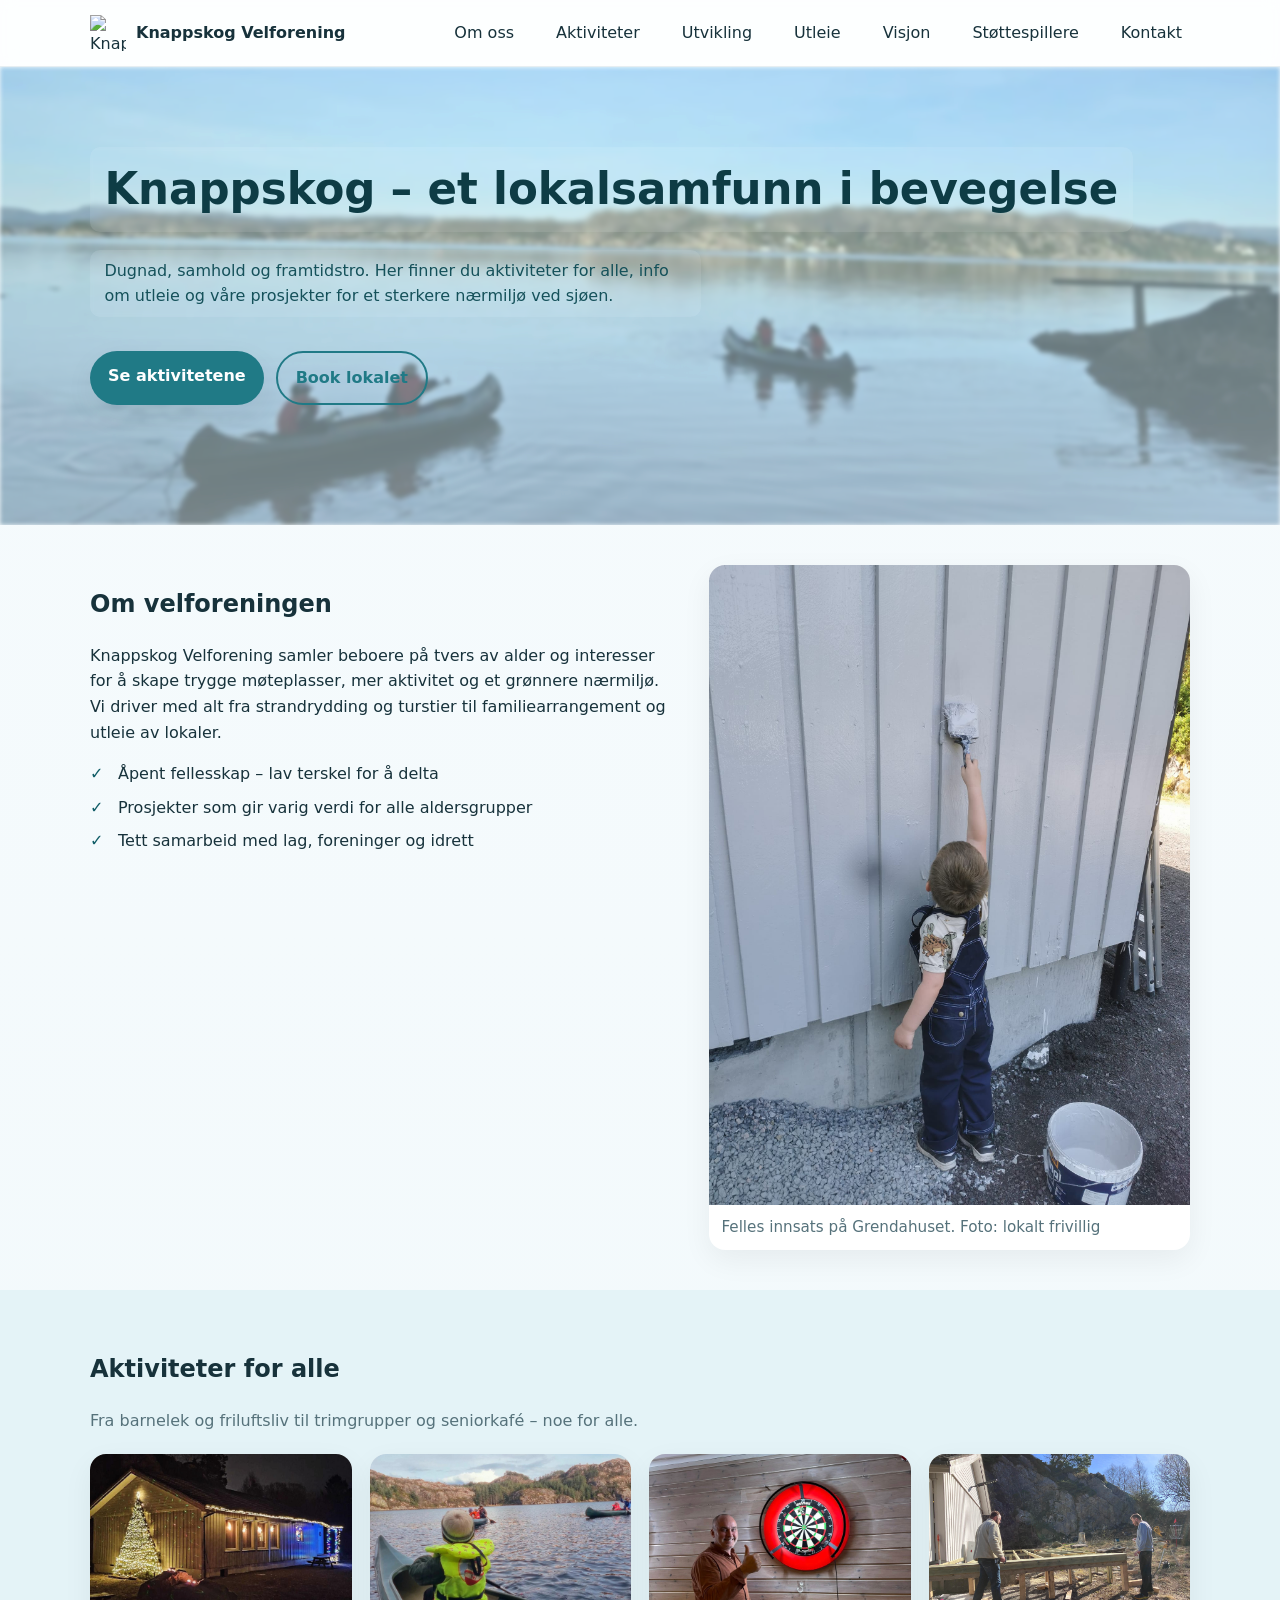
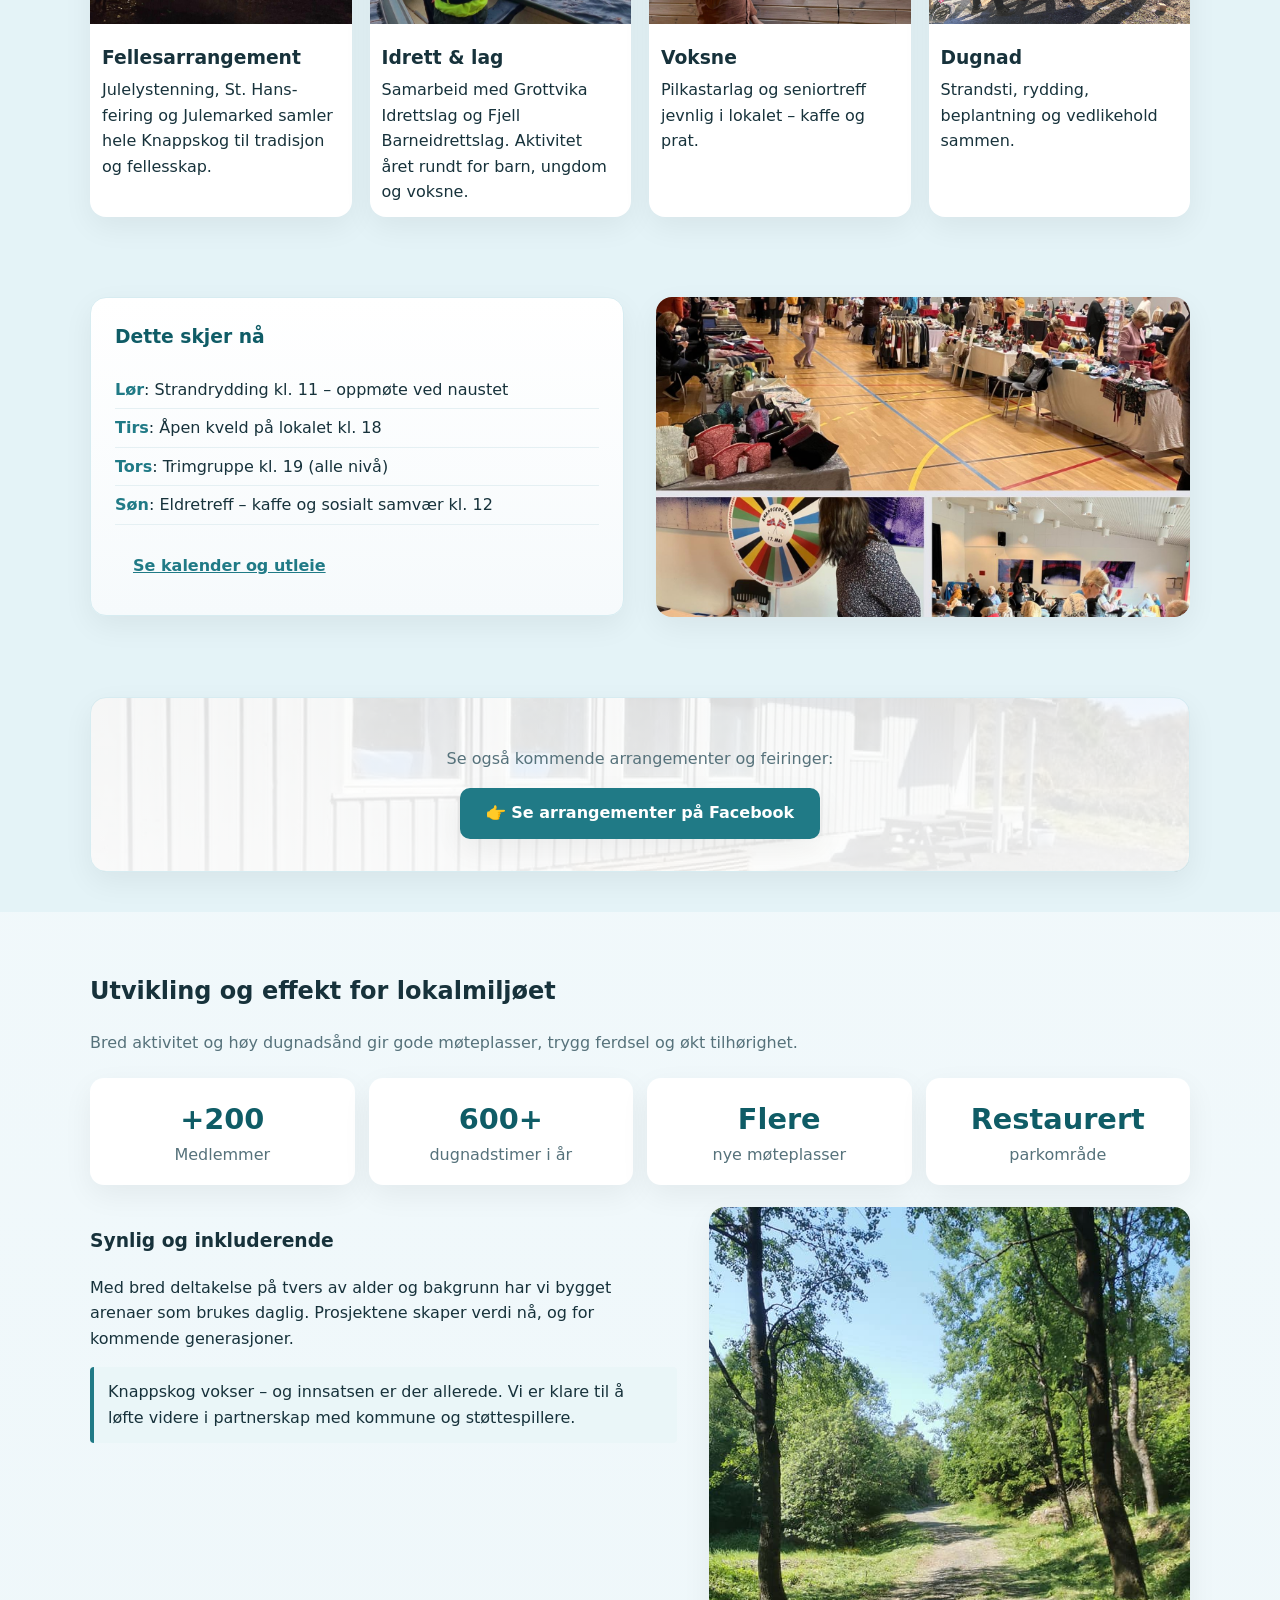
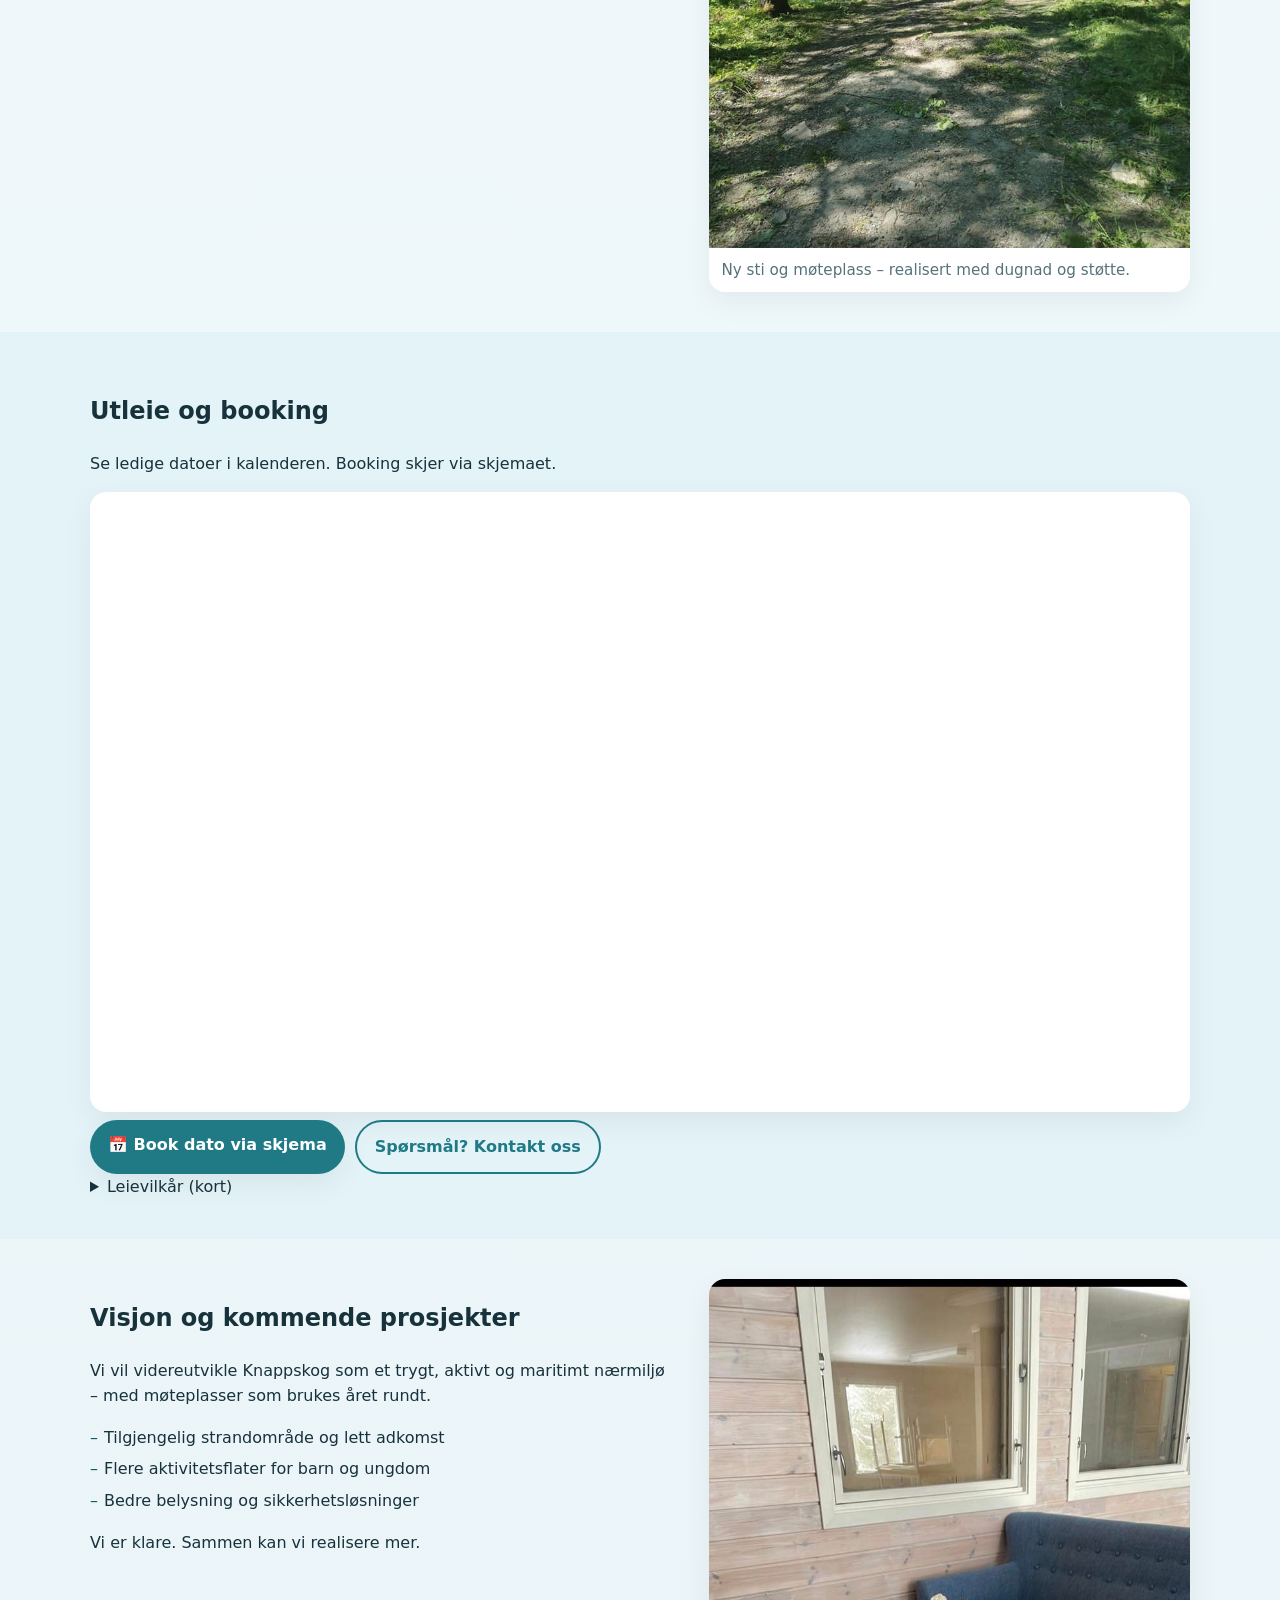
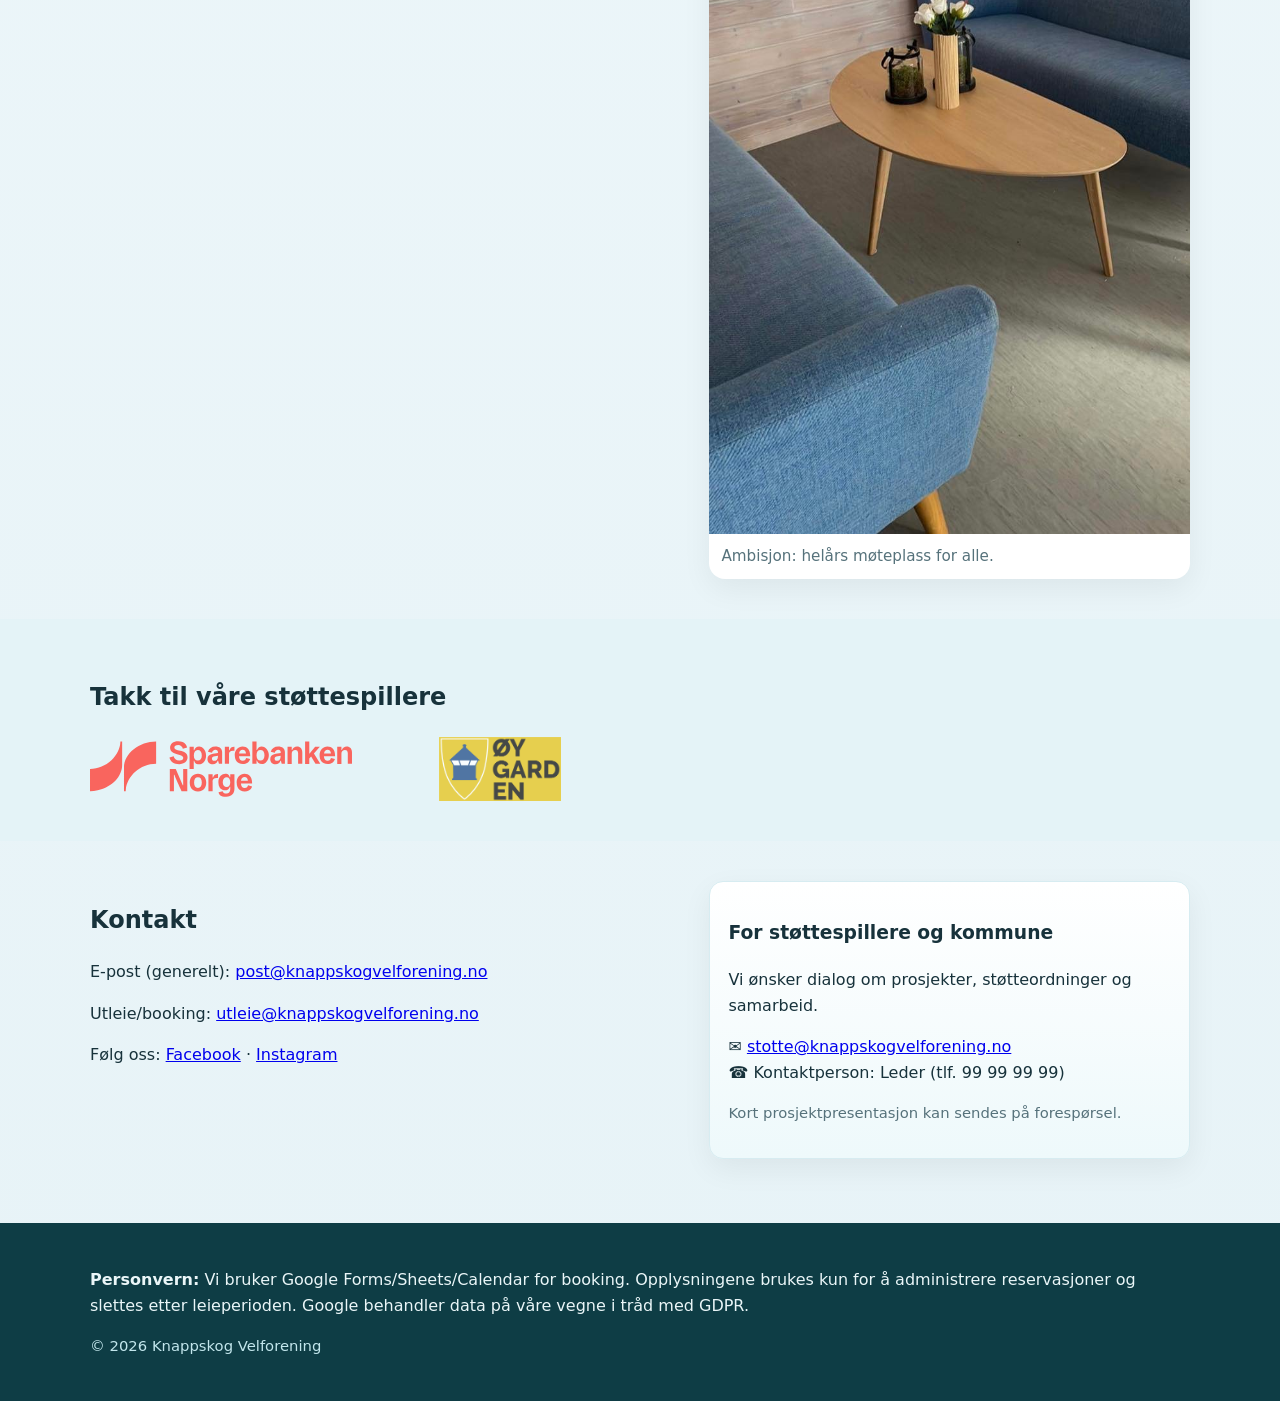
==== index.html @ dc867b4c "Update index.html" ====
<!DOCTYPE html>
<html lang="no">
<head>
  <meta charset="utf-8" />
  <meta name="viewport" content="width=device-width, initial-scale=1" />
  <title>Knappskog Velforening</title>
  <link rel="stylesheet" href="style.css" />
  <link rel="icon" href="favicon.png" />
  <meta name="description" content="Et levende lokalsamfunn ved sjøen – aktiviteter, dugnader, utleie og samarbeid." />
</head>
<body>
  <!-- Toppnav -->
  <header class="site-header">
  <div class="container header-row">
    <a class="brand" href="#top">
      <img src="assets/logo.svg" alt="Knappskog Vel" class="brand-logo" />
      <span class="brand-name">Knappskog Velforening</span>
    </a>

    <!-- 🔹 Menyknapp for mobil -->
    <button class="menu-toggle" aria-label="Meny">&#9776;</button>

    <!-- 🔹 Navigasjonslenker -->
    <nav class="nav">
      <a href="#om">Om oss</a>
      <a href="#aktiviteter">Aktiviteter</a>
      <a href="#utvikling">Utvikling</a>
      <a href="#booking">Utleie</a>
      <a href="#visjon">Visjon</a>
      <a href="#stotte">Støttespillere</a>
      <a href="#kontakt">Kontakt</a>
    </nav>
  </div>
</header>

  <!-- Hero -->
  <section id="top" class="hero">
    <div class="container hero-inner">
      <h1>Knappskog – et lokalsamfunn i bevegelse</h1>
      <p class="lead">
        Dugnad, samhold og framtidstro. Her finner du aktiviteter for alle,
        info om utleie og våre prosjekter for et sterkere nærmiljø ved sjøen.
      </p>
      <div class="hero-cta">
        <a class="btn primary" href="#aktiviteter">Se aktivitetene</a>
        <a class="btn ghost" href="#booking">Book lokalet</a>
      </div>
    </div>
    <!-- Bakgrunnsbilde: bytt til eget -->
    <div class="hero-bg" role="img" aria-label="Bilde fra Knappskog, sjø og dugnadsaktivitet"></div>
  </section>

  <!-- Om oss -->
  <section id="om" class="section">
    <div class="container grid-2">
      <div>
        <h2>Om velforeningen</h2>
        <p>
          Knappskog Velforening samler beboere på tvers av alder og interesser for å skape trygge møteplasser,
          mer aktivitet og et grønnere nærmiljø. Vi driver med alt fra strandrydding og turstier til familiearrangement
          og utleie av lokaler.
        </p>
        <ul class="checklist">
          <li>Åpent fellesskap – lav terskel for å delta</li>
          <li>Prosjekter som gir varig verdi for alle aldersgrupper</li>
          <li>Tett samarbeid med lag, foreninger og idrett</li>
        </ul>
      </div>
      <div>
        <div class="photo-card">
          <img src="assets/dugnad.jpg" alt="Dugnad" />
          <figcaption>Felles innsats på Grendahuset. Foto: lokalt frivillig</figcaption>
        </div>
      </div>
    </div>
  </section>

<section id="aktiviteter" class="section alt">
  <div class="container">
    <h2>Aktiviteter for alle</h2>
    <p class="muted">Fra barnelek og friluftsliv til trimgrupper og seniorkafé – noe for alle.</p>

    <!-- 👇 denne div'en er viktig -->
    <div class="cards">
      <article class="card">
        <img src="assets/barneaktivitet.jpg" alt="Årlige arrangement" />
        <h3>Fellesarrangement</h3>
        <p>
          Julelystenning, St. Hans-feiring og
          Julemarked samler hele Knappskog til tradisjon og fellesskap.
        </p>
      </article>

      <article class="card">
        <img src="assets/idrett.jpg" alt="Ungdom spiller ball" />
        <h3>Idrett & lag</h3>
        <p>
          Samarbeid med Grottvika Idrettslag og
          Fjell Barneidrettslag.
          Aktivitet året rundt for barn, ungdom og voksne.
        </p>
      </article>

      <article class="card">
        <img src="assets/senior.jpg" alt="Eldretreff" />
        <h3>Voksne</h3>
        <p>
          Pilkastarlag og seniortreff jevnlig i lokalet – kaffe og prat.
        </p>
      </article>

      <article class="card">
        <img src="assets/dugnad2.jpg" alt="Bygger terrasse" />
        <h3>Dugnad</h3>
        <p>Strandsti, rydding, beplantning og vedlikehold sammen.</p>
      </article>
    </div> <!-- 👈 denne lukker grid-containeren -->


</section>
<section id="arrangementer" class="section alt">
  <div class="container grid-2">
    <!-- Venstre: Dette skjer nå -->
    <div class="local-news">
      <h3>Dette skjer nå</h3>
      <div id="detteSkjer"></div>
    </div>

    <!-- Høyre: Bilde -->
    <div class="arrangement-bilde">
      <div class="slideshow">
        <img src="assets/arrangement1.jpg" alt="Arrangement 1" class="active">
        <img src="assets/arrangement2.jpg" alt="Arrangement 2">
        <img src="assets/arrangement3.jpg" alt="Arrangement 3">
      </div>
    </div>
  </div>
</section>

<section id="facebook" class="section alt">
  <div class="container fb-link-box">
    <p class="muted">Se også kommende arrangementer og feiringer:</p>
    <a href="https://www.facebook.com/knappskogvel/events"
       target="_blank" rel="noopener"
       class="btn primary">
      👉 Se arrangementer på Facebook
    </a>
  </div>
</section>



  </section>

  <!-- Utvikling / resultater (lett “politisk” undertone via fakta) -->
  <section id="utvikling" class="section">
    <div class="container">
      <h2>Utvikling og effekt for lokalmiljøet</h2>
      <p class="muted">
        Bred aktivitet og høy dugnadsånd gir gode møteplasser, trygg ferdsel og økt tilhørighet.
      </p>
      <div class="stats">
        <div class="stat">
          <div class="stat-number">+200</div>
          <div class="stat-label">Medlemmer</div>
        </div>
        <div class="stat">
          <div class="stat-number">600+</div>
          <div class="stat-label">dugnadstimer i år</div>
        </div>
        <div class="stat">
          <div class="stat-number">Flere</div>
          <div class="stat-label">nye møteplasser</div>
        </div>
        <div class="stat">
          <div class="stat-number">Restaurert</div>
          <div class="stat-label">parkområde</div>
        </div>
      </div>

      <div class="impact grid-2">
        <div class="impact-text">
          <h3>Synlig og inkluderende</h3>
          <p>
            Med bred deltakelse på tvers av alder og bakgrunn har vi bygget arenaer som brukes daglig.
            Prosjektene skaper verdi nå, og for kommende generasjoner.
          </p>
          <p class="undertone">
            Knappskog vokser – og innsatsen er der allerede. Vi er klare til å løfte videre
            i partnerskap med kommune og støttespillere.
          </p>
        </div>
        <div class="photo-card">
          <img src="assets/prosjekt.jpg" alt="Nyopparbeidet sti til sjøen" />
          <figcaption>Ny sti og møteplass – realisert med dugnad og støtte.</figcaption>
        </div>
      </div>
    </div>
  </section>

  <!-- Booking / kalender -->
  <section id="booking" class="section alt">
    <div class="container">
      <h2>Utleie og booking</h2>
      <p>Se ledige datoer i kalenderen. Booking skjer via skjemaet.</p>

      <!-- BYTT ut src med deres offentlige kalender-ID -->
      <div class="calendar-wrap">
        <iframe
          title="Kalender – utleie"
          src="https://calendar.google.com/calendar/embed?src=DIN_KALENDER_ID%40group.calendar.google.com&ctz=Europe%2FOslo&showTitle=0&showPrint=0&showTabs=0&showCalendars=0&mode=MONTH"
          loading="lazy"
          referrerpolicy="no-referrer"
          class="calendar-embed"
        ></iframe>
      </div>

      <!-- BYTT lenke til Google Forms-skjema -->
      <div class="booking-cta">
        <a class="btn primary" target="_blank" rel="noopener" href="https://docs.google.com/forms/d/DIN_FORMS_ID/viewform">📅 Book dato via skjema</a>
        <a class="btn ghost" href="#kontakt">Spørsmål? Kontakt oss</a>
      </div>

      <div class="rules">
        <details>
          <summary>Leievilkår (kort)</summary>
          <ul>
            <li>Lokalet leveres ryddet og i samme stand som ved overtakelse</li>
            <li>Alkoholservering følger gjeldende regler</li>
            <li>Nøkler hentes/leveres etter avtale</li>
          </ul>
          <p class="muted">Fullstendige vilkår sendes ved bekreftet booking.</p>
        </details>
      </div>
    </div>
  </section>

  <!-- Visjon / prosjekter -->
  <section id="visjon" class="section">
    <div class="container grid-2">
      <div>
        <h2>Visjon og kommende prosjekter</h2>
        <p>
          Vi vil videreutvikle Knappskog som et trygt, aktivt og maritimt nærmiljø –
          med møteplasser som brukes året rundt.
        </p>
        <ul class="dash">
          <li>Tilgjengelig strandområde og lett adkomst</li>
          <li>Flere aktivitetsflater for barn og ungdom</li>
          <li>Bedre belysning og sikkerhetsløsninger</li>
        </ul>
        <p class="undertone">Vi er klare. Sammen kan vi realisere mer.</p>
      </div>
      <div class="photo-card">
        <img src="assets/vision.jpg" alt="Grendahuset" />
        <figcaption>Ambisjon: helårs møteplass for alle.</figcaption>
      </div>
    </div>
  </section>

  <!-- Støttespillere -->
  <section id="stotte" class="section alt">
    <div class="container">
      <h2>Takk til våre støttespillere</h2>
      <div class="logo-grid">
        <!-- Bytt til faktiske logoer -->
        <img src="assets/logo_bank1.svg" alt="Bank 1" />
        <img src="assets/logo_kommune.png" alt="Kommune" />
      </div>
    </div>
  </section>

  <!-- Kontakt (egen linje for støttespillere/kommune) -->
  <section id="kontakt" class="section">
    <div class="container grid-2">
      <div>
        <h2>Kontakt</h2>
        <p>E-post (generelt): <a href="mailto:post@knappskogvelforening.no">post@knappskogvelforening.no</a></p>
        <p>Utleie/booking: <a href="mailto:utleie@knappskogvelforening.no">utleie@knappskogvelforening.no</a></p>
        <p>Følg oss: <a href="#" aria-label="Facebook-side">Facebook</a> · <a href="#" aria-label="Instagram-profil">Instagram</a></p>
      </div>
      <div class="contact-box">
        <h3>For støttespillere og kommune</h3>
        <p>Vi ønsker dialog om prosjekter, støtteordninger og samarbeid.</p>
        <p>✉️ <a href="mailto:stotte@knappskogvelforening.no">stotte@knappskogvelforening.no</a><br/>
           ☎️ Kontaktperson: Leder (tlf. 99 99 99 99)</p>
        <p class="muted small">Kort prosjektpresentasjon kan sendes på forespørsel.</p>
      </div>
    </div>
  </section>

  <!-- Footer / personvern -->
  <footer class="site-footer">
    <div class="container">
      <p><strong>Personvern:</strong> Vi bruker Google Forms/Sheets/Calendar for booking. Opplysningene brukes kun for å administrere reservasjoner og slettes etter leieperioden. Google behandler data på våre vegne i tråd med GDPR.</p>
      <p class="small muted">© <span id="year"></span> Knappskog Velforening</p>
    </div>
  </footer>

  <script>
    // Setter årstall automatisk
    document.getElementById('year').textContent = new Date().getFullYear();
  </script>
<script>
fetch('dette-skjer.html')
  .then(r => r.text())
  .then(html => {
    document.getElementById('detteSkjer').innerHTML = html;
  })
  .catch(() => {
    document.getElementById('detteSkjer').innerHTML =
      '<p class="muted">Kunne ikke laste oppdateringer akkurat nå.</p>';
  });
</script>
<script>
document.addEventListener("DOMContentLoaded", () => {
  let slideIndex = 0;
  const slides = document.querySelectorAll('.slideshow img');

  function showNextSlide() {
    slides[slideIndex].classList.remove('active');
    slideIndex = (slideIndex + 1) % slides.length;
    slides[slideIndex].classList.add('active');
  }

  if (slides.length > 0) {
    slides[0].classList.add('active');
    setInterval(showNextSlide, 4000);
  }
});
</script>

</script>
<script>
document.addEventListener("DOMContentLoaded", () => {
  const toggle = document.querySelector(".menu-toggle");
  const nav = document.querySelector(".nav");

  if (!toggle || !nav) return;

  // Åpne/lukke meny
  toggle.addEventListener("click", (e) => {
    e.stopPropagation(); // hindrer at klikket registreres som "utenfor"
    nav.classList.toggle("show");
  });

  // Lukk meny når man klikker på en lenke
  nav.querySelectorAll("a").forEach(link => {
    link.addEventListener("click", () => nav.classList.remove("show"));
  });

  // Lukk meny hvis man klikker utenfor
  document.addEventListener("click", (e) => {
    if (!nav.contains(e.target) && !toggle.contains(e.target)) {
      nav.classList.remove("show");
    }
  });
});
</script>



</body>
</html>
---- style.css ----
/* Basestil – blågrønn, maritim, moderne */
:root{
  --bg:#f6fbfd;
  --text:#17323b;
  --muted:#56727b;
  --primary:#207a86;       /* blågrønn */
  --primary-strong:#0f5c66;/* mørkere */
  --accent:#8fd3e6;        /* lys sjøblå */
  --card:#ffffff;
  --shadow: 0 10px 30px rgba(0,0,0,.06);
  --radius:16px;
}

*{box-sizing:border-box}
html,body{margin:0;padding:0}
body{
  font-family:system-ui,-apple-system,"Segoe UI",Roboto,Ubuntu,"Helvetica Neue",Arial,sans-serif;
  color:var(--text);
  background:linear-gradient(180deg,var(--bg),#eef7fa 60%, #e7f3f7 100%);
  line-height:1.6;
}

/* Layout helpers */
.container{width:min(1100px,92%); margin:0 auto}
.section{padding:40px 0}
.section.alt { background: #e4f3f7; }
.grid-2{display:grid; gap:32px; grid-template-columns: 1.1fr .9fr}
@media (max-width:900px){ .grid-2{grid-template-columns:1fr} }
.muted{color:var(--muted)}
.small{font-size:.925rem}

/* Header */
.site-header{
  position:sticky; top:0; z-index:1000;
  background:#ffffffc8; backdrop-filter:saturate(180%) blur(8px);
  border-bottom:1px solid #e6eef2;
}
.header-row{display:flex; align-items:center; justify-content:space-between; padding:10px 0}
.brand{display:flex; align-items:center; gap:10px; text-decoration:none; color:var(--text)}
.brand-logo{width:36px; height:36px; object-fit:contain}
.brand-name{font-weight:700}
.nav a{color:var(--text); text-decoration:none; margin-left:16px; padding:10px 8px; border-radius:10px}
.nav a:hover{background:#e9f3f6}

/* Hero */
.hero {
  position: relative;
  overflow: hidden;
}
.hero-inner {
  padding: 80px 0 120px;
}
.hero h1 {
  font-size: clamp(1.8rem, 3.4vw, 3rem);
  margin: 0 0 .6rem;
}
.lead {
  font-size: clamp(1rem, 1.2vw, 1.25rem);
  color: var(--muted);
  max-width: 60ch;
}
.hero-cta {
  margin-top: 18px;
  display: flex;
  gap: 12px;
  flex-wrap: wrap;
}

/* Bakgrunnsbilde – litt mykere og mer lysbalansert */
.hero-bg {
  position: absolute;
  inset: 0;
  z-index: -1;
  background:
    linear-gradient(180deg, rgba(208,238,243,0.25), rgba(240,250,252,0.45)),
    linear-gradient(120deg, rgba(32,122,134,0.15), rgba(143,211,230,0.20)),
    url('assets/hero.jpg') center/cover no-repeat;
  filter: blur(2px) brightness(1.03) contrast(1.03) saturate(1.05);
}


.hero h1 {
  color: #0e3c45; /* lett mørkere for å stå mot det lysere laget */
  font-weight: 700;
}

.hero .lead {
  color: #15515a;
  margin-top: 0.5rem;
}

.hero h1,
.hero .lead {
  background: rgba(255, 255, 255, 0.10);   /* svært lett transparent lysning */
  backdrop-filter: blur(2px) saturate(1.05); /* minimal frost-effekt */
  -webkit-backdrop-filter: blur(2px) saturate(1.05);
  padding: 0.5rem 0.9rem;
  border-radius: 10px;
  display: inline-block;
}




/* Buttons */
.btn{display:inline-block; text-decoration:none; border-radius:999px; padding:12px 18px; font-weight:600}
.btn.primary{background:var(--primary); color:#fff; box-shadow:var(--shadow)}
.btn.primary:hover{background:var(--primary-strong)}
.btn.ghost{border:2px solid var(--primary); color:var(--primary)}
.btn.ghost:hover{background:#e9f6f8}
.btn.link{color:var(--primary); text-decoration:underline}

/* Cards / images */
.cards{display:grid; grid-template-columns:repeat(4,1fr); gap:18px; margin-top:20px}
@media (max-width:1000px){ .cards{grid-template-columns:repeat(2,1fr)} }
@media (max-width:620px){ .cards{grid-template-columns:1fr} }
.card{
  background:var(--card); border-radius:var(--radius); box-shadow:var(--shadow);
  overflow:hidden; padding-bottom:12px
}
.card img{width:100%; height:170px; object-fit:cover}
.card h3{margin:12px 12px 4px}
.card p{margin:0 12px}

/* Photo cards */
.photo-card{
  background:var(--card); border-radius:var(--radius); box-shadow:var(--shadow); overflow:hidden
}
.photo-card img{width:100%; height:auto; display:block}
.photo-card figcaption{padding:10px 12px; color:var(--muted); font-size:.95rem}

/* Lists */
.checklist{padding-left:0; list-style:none; margin:14px 0}
.checklist li{padding-left:28px; position:relative; margin-bottom:8px}
.checklist li::before{
  content:"✓"; position:absolute; left:0; color:var(--primary-strong); font-weight:700
}
.dash{padding-left:0; list-style:none}
.dash li{margin:6px 0; padding-left:14px; position:relative}
.dash li::before{content:"–"; position:absolute; left:0; color:var(--primary-strong)}

/* Now */
.now{margin-top:24px; background:linear-gradient(180deg,#ffffff, #f3fafc); border:1px solid #e1eef2; border-radius:14px; padding:14px 16px}
.now ul{margin:8px 0 0 0; padding-left:18px}

/* Stats */
.stats{display:grid; grid-template-columns:repeat(4,1fr); gap:14px; margin:22px 0}
@media (max-width:900px){ .stats{grid-template-columns:repeat(2,1fr)} }
@media (max-width:480px){ .stats{grid-template-columns:1fr} }
.stat{
  background:var(--card); border-radius:14px; box-shadow:var(--shadow);
  padding:18px; text-align:center
}
.stat-number{font-size:1.8rem; font-weight:800; color:var(--primary-strong)}
.stat-label{color:var(--muted)}

/* Impact box */
.impact-text .undertone{
  padding:12px 14px; border-left:4px solid var(--primary); background:#eaf6f8; border-radius:4px
}

/* Kalender */
.calendar-wrap{margin:14px 0 8px; background:#fff; border-radius:var(--radius); box-shadow:var(--shadow); overflow:hidden}
.calendar-embed{width:100%; height:620px; border:0; display:block}
.booking-cta{display:flex; gap:10px; flex-wrap:wrap; margin:8px 0 0}

/* Støttespillere logo-grid */
.logo-grid{
  display:grid; grid-template-columns:repeat(4,1fr); gap:18px; align-items:center
}
.logo-grid img{width:100%; height:64px; object-fit:contain; filter:none; opacity:.8}
.logo-grid img:hover{filter:none; opacity:1}
@media (max-width:900px){ .logo-grid{grid-template-columns:repeat(2,1fr)} }
@media (max-width:520px){ .logo-grid{grid-template-columns:1fr} }

/* Kontaktboks */
.contact-box{
  background:linear-gradient(180deg,#ffffff,#eef9fb);
  border:1px solid #d7ecf1; border-radius:14px; padding:18px; box-shadow:var(--shadow)
}

/* Footer */
.site-footer{padding:28px 0; background:#0e3d45; color:#eaf6f8; margin-top:24px}
.site-footer a{color:#c9f0f7}
.site-footer .muted{color:#c2e6ec}

/* Seksjon: Arrangementer + Dette skjer nå (med slideshow) */
#arrangementer .grid-2 {
  display: grid;
  grid-template-columns: 1fr 1fr;
  gap: 32px;
  align-items: start;
}

/* Venstre kolonne */
.local-news {
  background: linear-gradient(180deg, #fff, #f6fafc);
  border: 1px solid #d7ecf1;
  border-radius: 16px;
  box-shadow: var(--shadow);
  padding: 24px;
}

.local-news h3 {
  color: var(--primary-strong);
  margin-top: 0;
}

.local-news ul {
  list-style: none;
  padding: 0;
  margin: 1rem 0;
}

.local-news li {
  padding: 6px 0;
  border-bottom: 1px solid #e5f0f3;
}

.local-news li strong {
  color: var(--primary);
}

/* Facebook-lenke nederst */
.fb-link {
  text-align: center;
  margin-top: 1.2rem;
  padding-top: 1rem;
  border-top: 1px solid #e5f0f3;
}

.fb-link .btn.primary {
  background: var(--primary);
  color: #fff;
  text-decoration: none;
  padding: 0.7rem 1.4rem;
  border-radius: 10px;
  font-weight: 600;
  transition: background 0.2s ease, transform 0.2s ease;
}

.fb-link .btn.primary:hover {
  background: var(--primary-strong);
  transform: translateY(-2px);
}

/* Høyre kolonne: slideshow */
.arrangement-bilde {
  position: relative;
  width: 100%;
  height: 320px;           /* fast høyde hindrer kollaps */
  border-radius: 16px;
  overflow: hidden;
  box-shadow: var(--shadow);
}

.slideshow {
  width: 100%;
  height: 100%;
  position: relative;
}

.slideshow img {
  position: absolute;
  inset: 0;                /* kort for top/left/right/bottom: 0 */
  width: 100%;
  height: 100%;
  object-fit: cover;
  opacity: 0;
  transition: opacity 1s ease-in-out;
}

.slideshow img.active {
  opacity: 1;
}

/* Mobil */
@media (max-width: 900px) {
  #arrangementer .grid-2 {
    grid-template-columns: 1fr;
    gap: 20px;
  }
  .arrangement-bilde {
    height: 300px;
  }
}

#facebook {
  text-align: center;
}

.fb-link-box {
  border: 1px solid #d7ecf1;
  border-radius: 16px;
  box-shadow: var(--shadow);
  padding: 32px 24px;
}

.fb-link-box .btn.primary {
  background: var(--primary);
  color: #fff;
  text-decoration: none;
  padding: 0.8rem 1.6rem;
  border-radius: 10px;
  font-weight: 600;
  transition: background 0.2s ease, transform 0.2s ease;
}

.fb-link-box .btn.primary:hover {
  background: var(--primary-strong);
  transform: translateY(-2px);
}
.fb-link-box {
  border: 1px solid #d7ecf1;
  border-radius: 16px;
  box-shadow: var(--shadow);
  padding: 32px 24px;
  text-align: center;

  /* 👇 dempet bakgrunnsbilde */
  background:
    linear-gradient(180deg, rgba(255,255,255,0.85), rgba(255,255,255,0.9)),
    url("assets/facebook-bg.jpg") center/cover no-repeat;
}
/* --- Mobilmeny --- */
.menu-toggle {
  display: none;
  background: none;
  border: none;
  font-size: 1.8rem;
  cursor: pointer;
  color: var(--primary-strong);
}

/* Vanlig visning på PC */
.nav {
  display: flex;
  gap: 10px;
}

/* Mobiltilpasning */
@media (max-width: 900px) {
  .menu-toggle {
    display: block;
  }

  .nav {
    display: none;
    flex-direction: column;
    position: absolute;
    top: 64px;
    right: 0;
    width: 70%;
    background: #ffffffee;
    backdrop-filter: blur(6px);
    border-left: 1px solid #e0ecef;
    border-bottom: 1px solid #e0ecef;
    box-shadow: 0 4px 16px rgba(0,0,0,0.08);
    padding: 12px 0;
  }

  .nav a {
    padding: 12px 20px;
    display: block;
    color: var(--text);
  }

  .nav a:hover {
    background: #f2f8fa;
  }

  .nav.show {
    display: flex;
  }
}
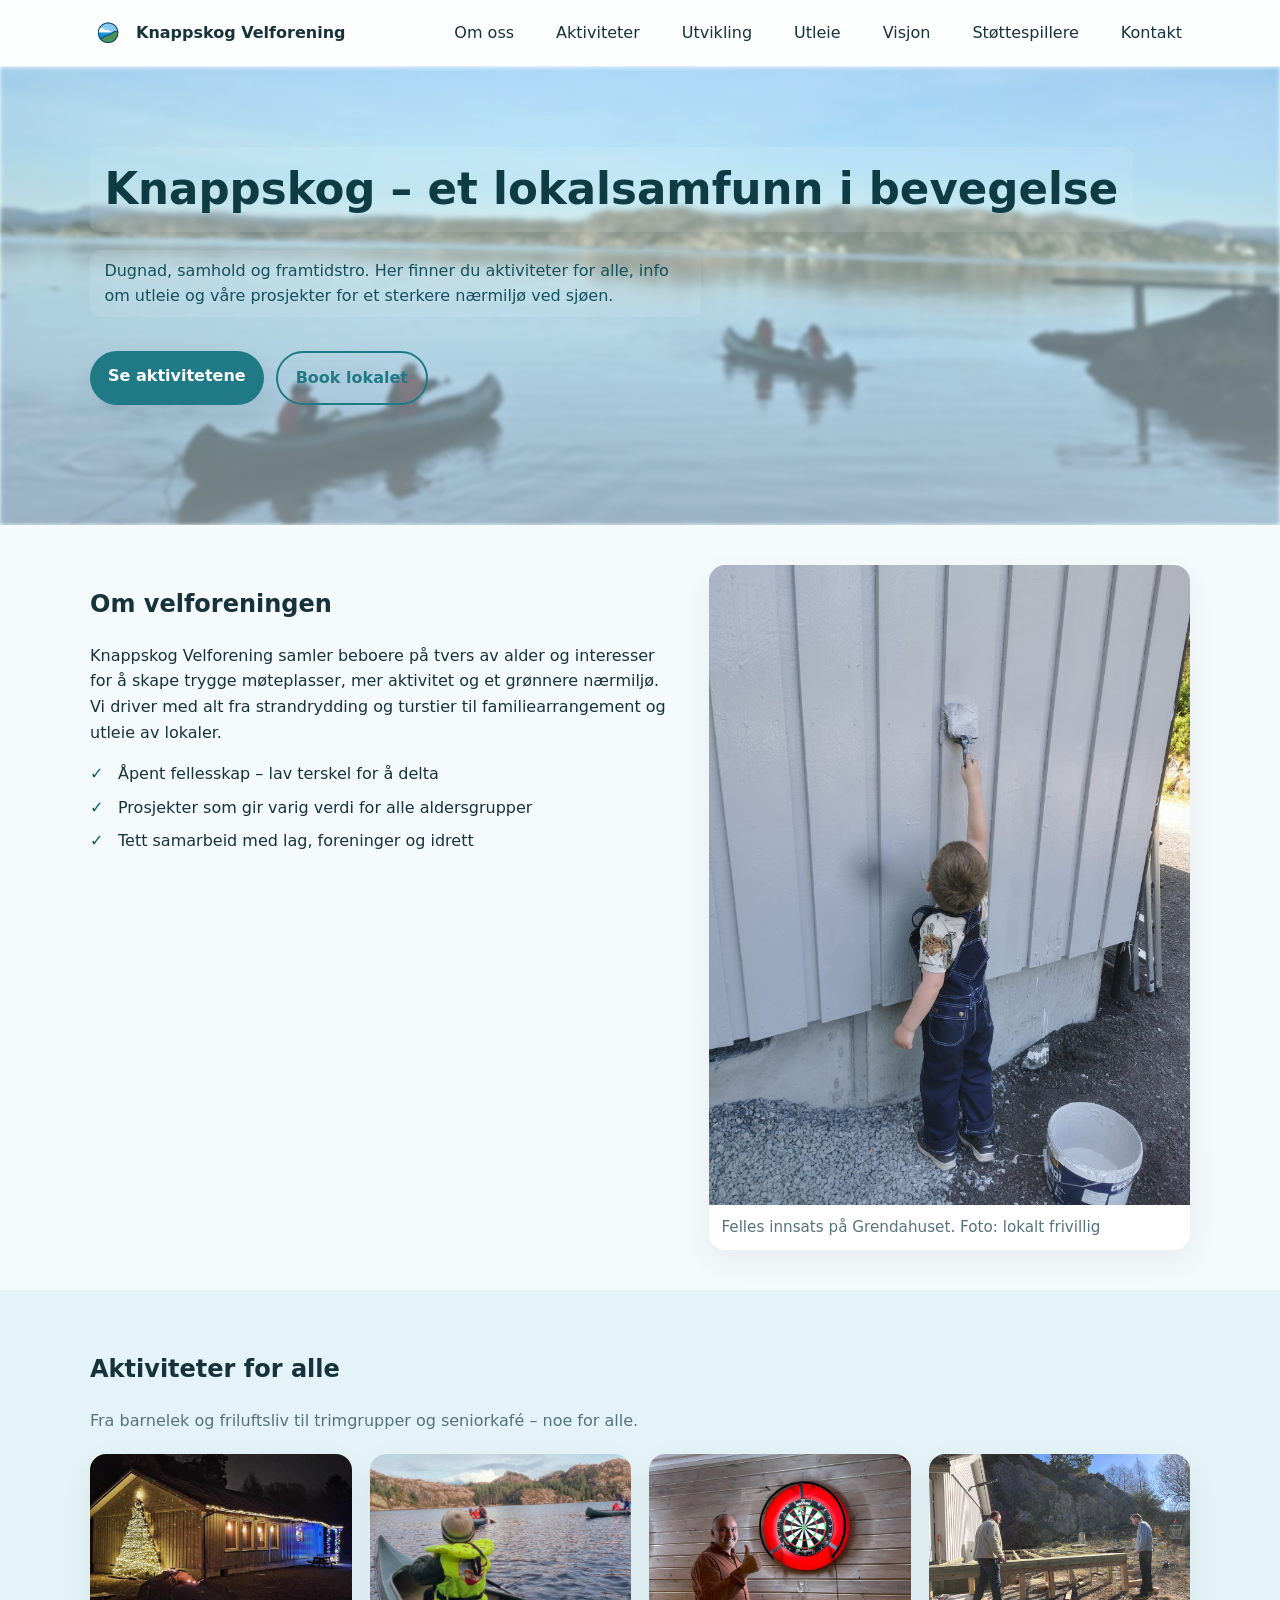
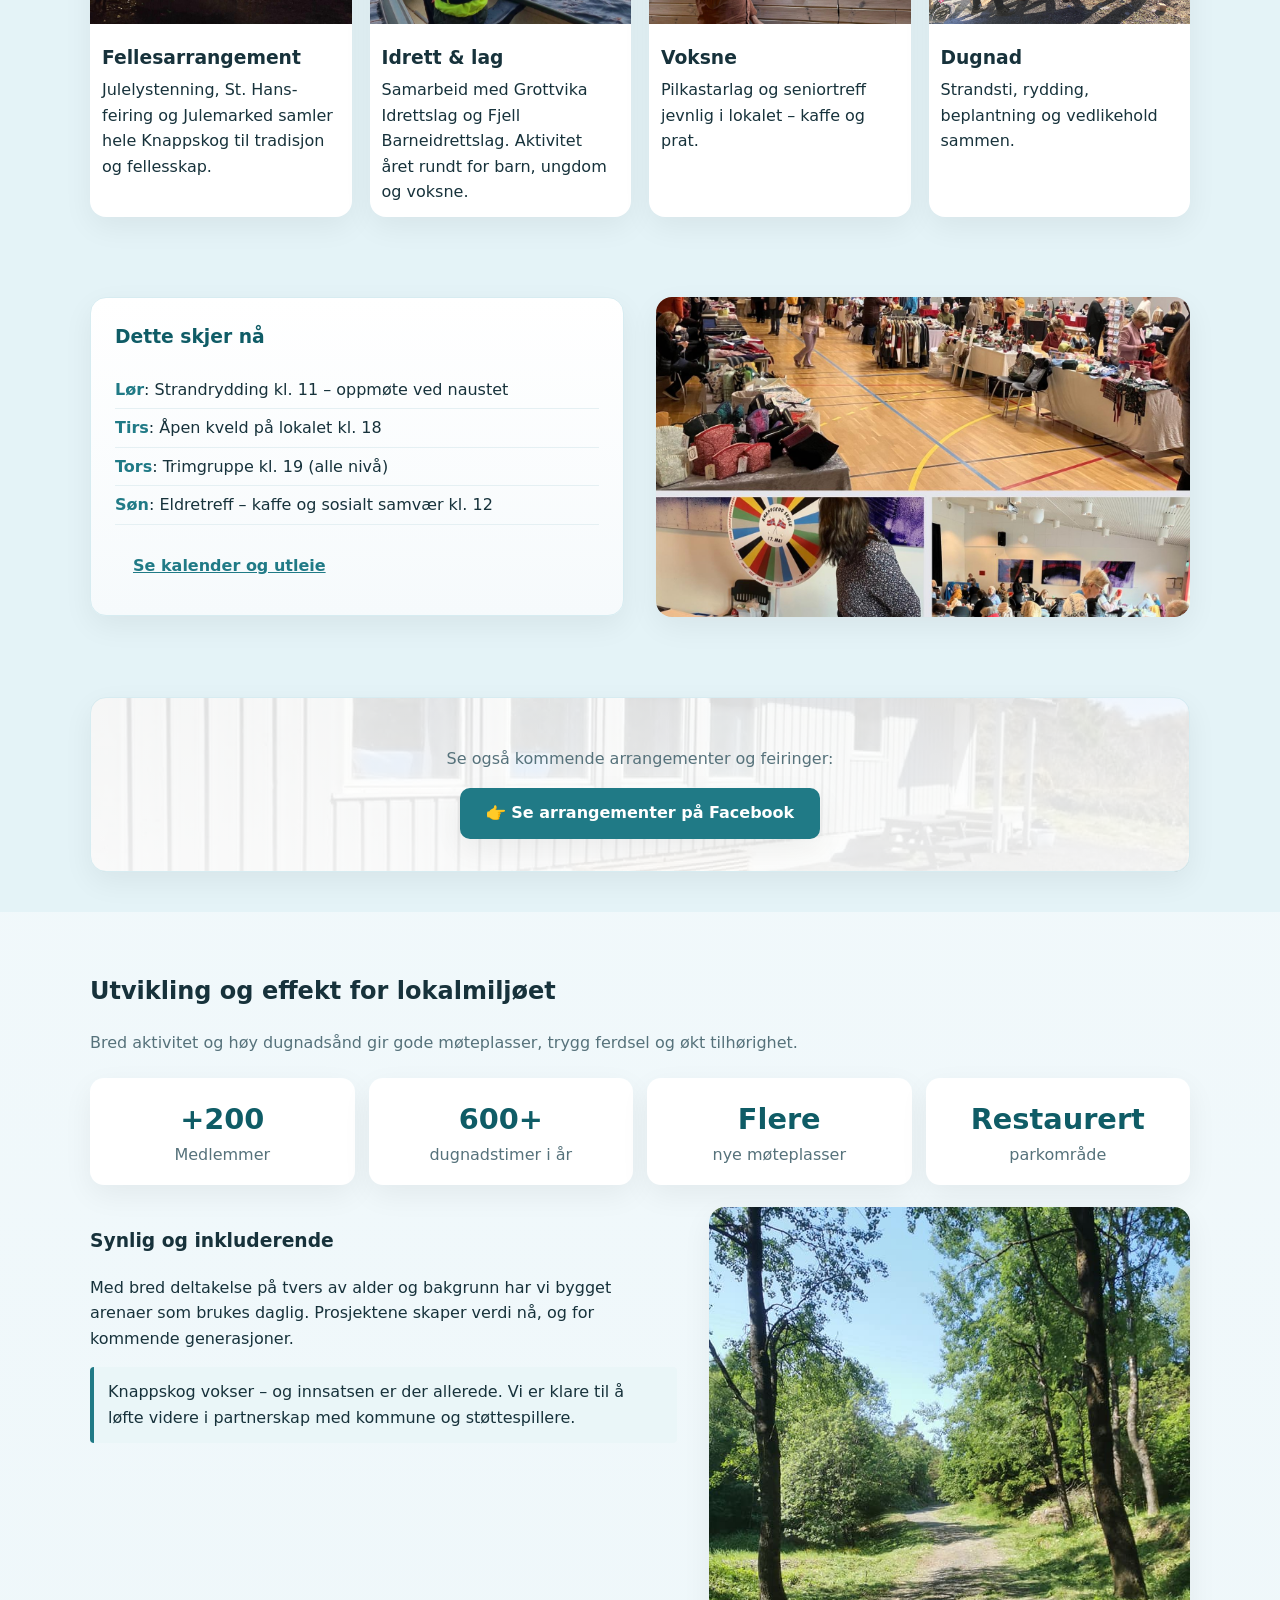
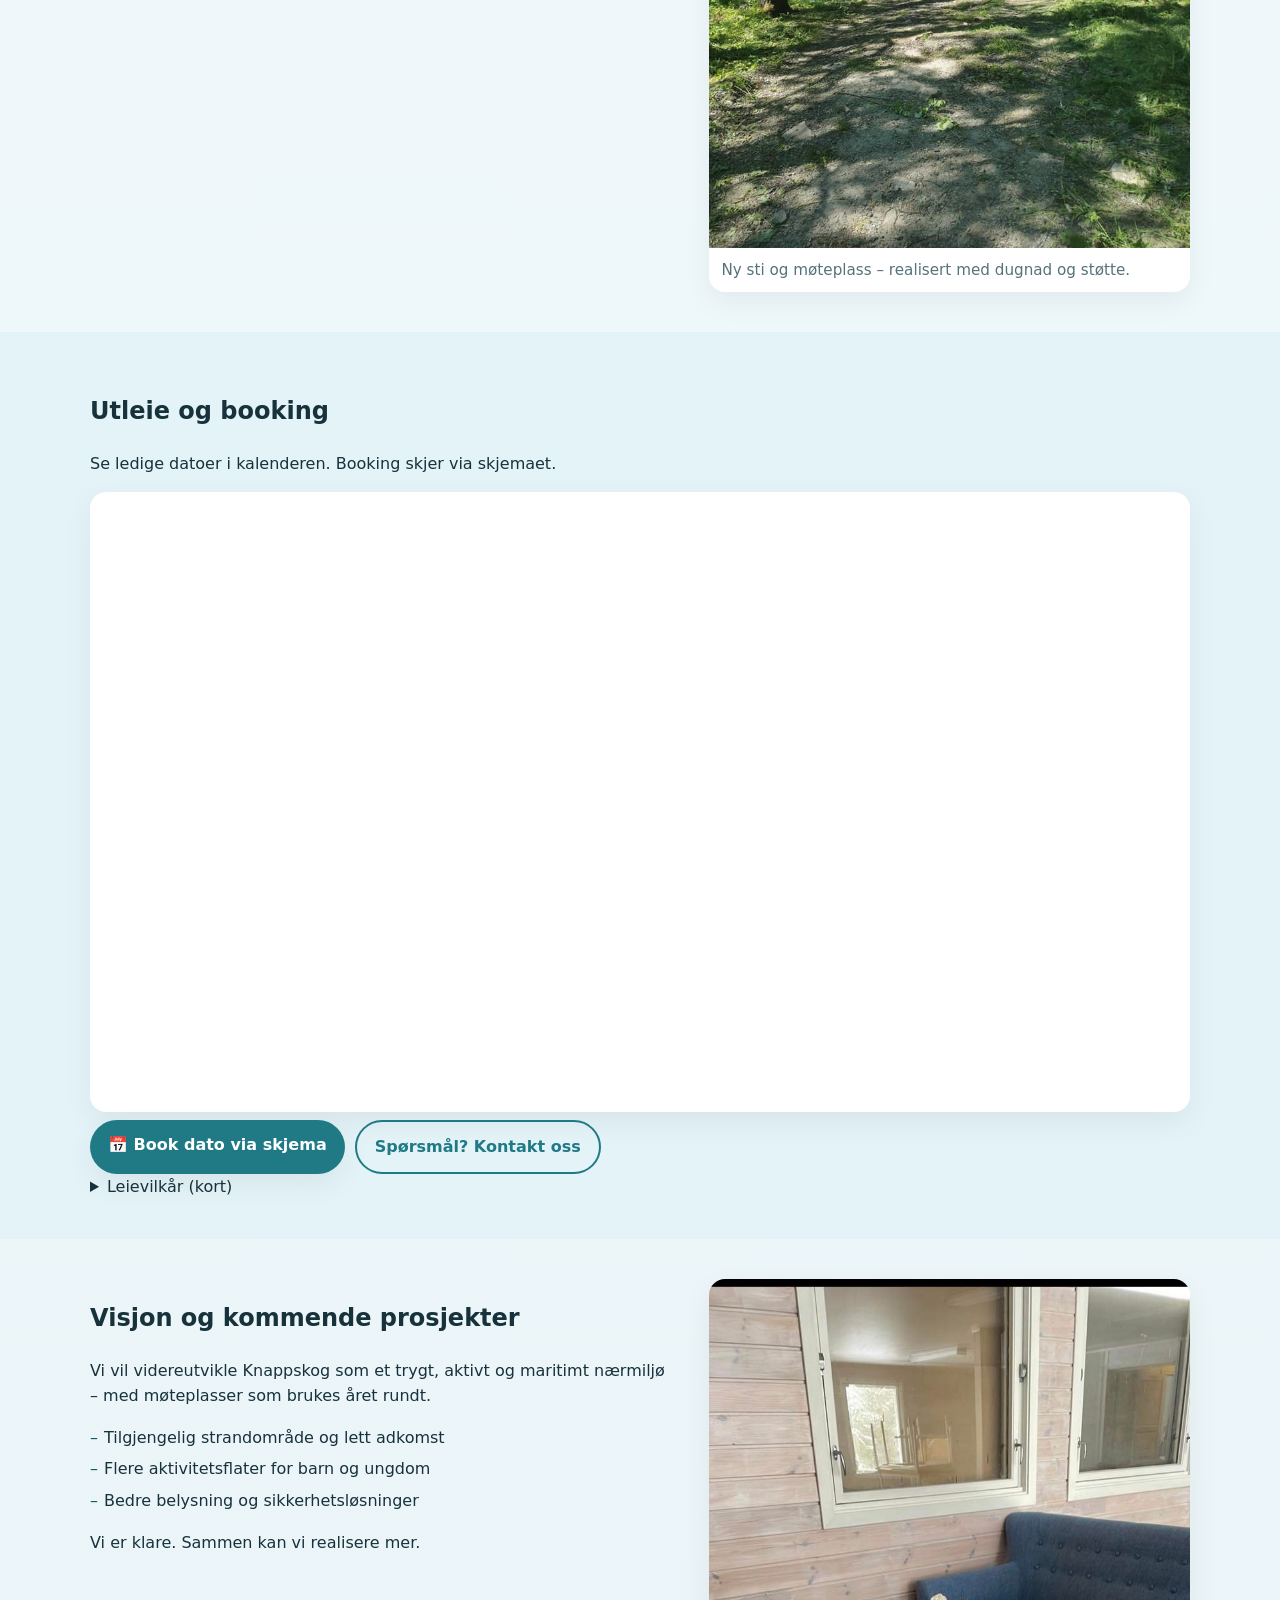
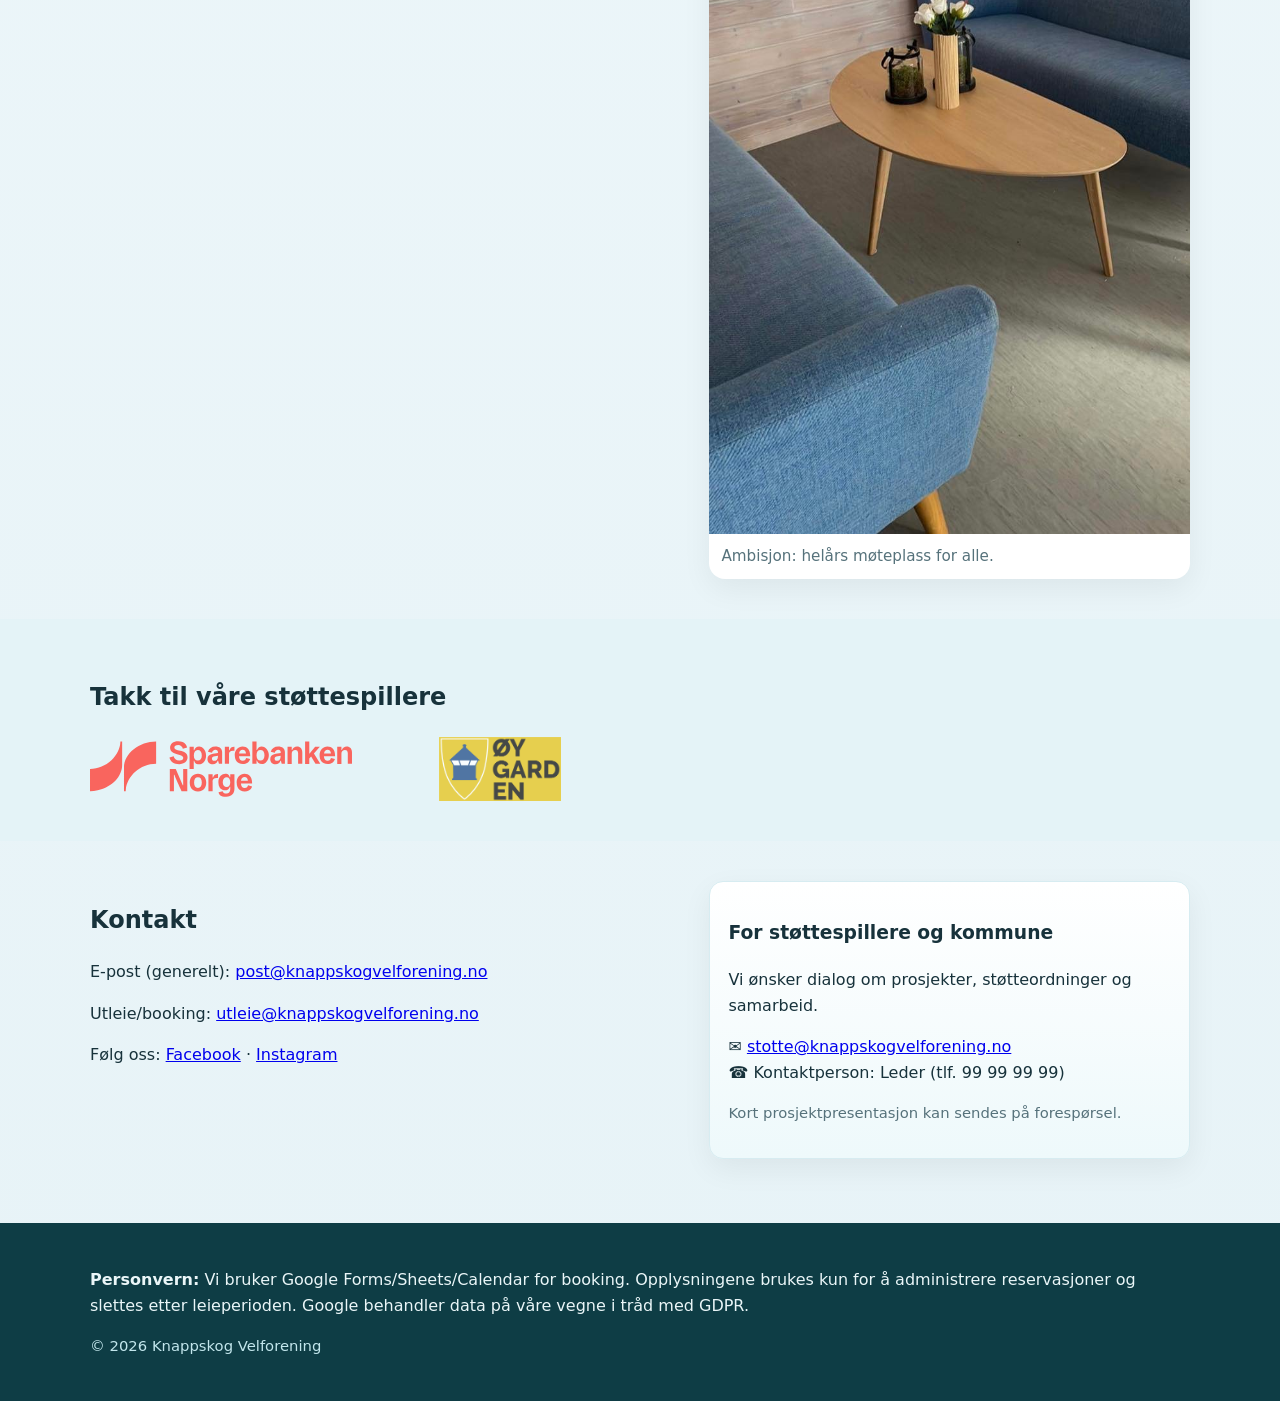
==== commit ce2db498: "Update index.html" ====
--- a/index.html
+++ b/index.html
@@ -13,7 +13,7 @@
   <header class="site-header">
   <div class="container header-row">
     <a class="brand" href="#top">
-      <img src="assets/logo.svg" alt="Knappskog Vel" class="brand-logo" />
+      <img src="logo.png" alt="Knappskog Vel" class="brand-logo" />
       <span class="brand-name">Knappskog Velforening</span>
     </a>
 
@@ -329,8 +329,6 @@
   }
 });
 </script>
-
-</script>
 <script>
 document.addEventListener("DOMContentLoaded", () => {
   const toggle = document.querySelector(".menu-toggle");
@@ -367,3 +365,5 @@
 
 
 
+
+
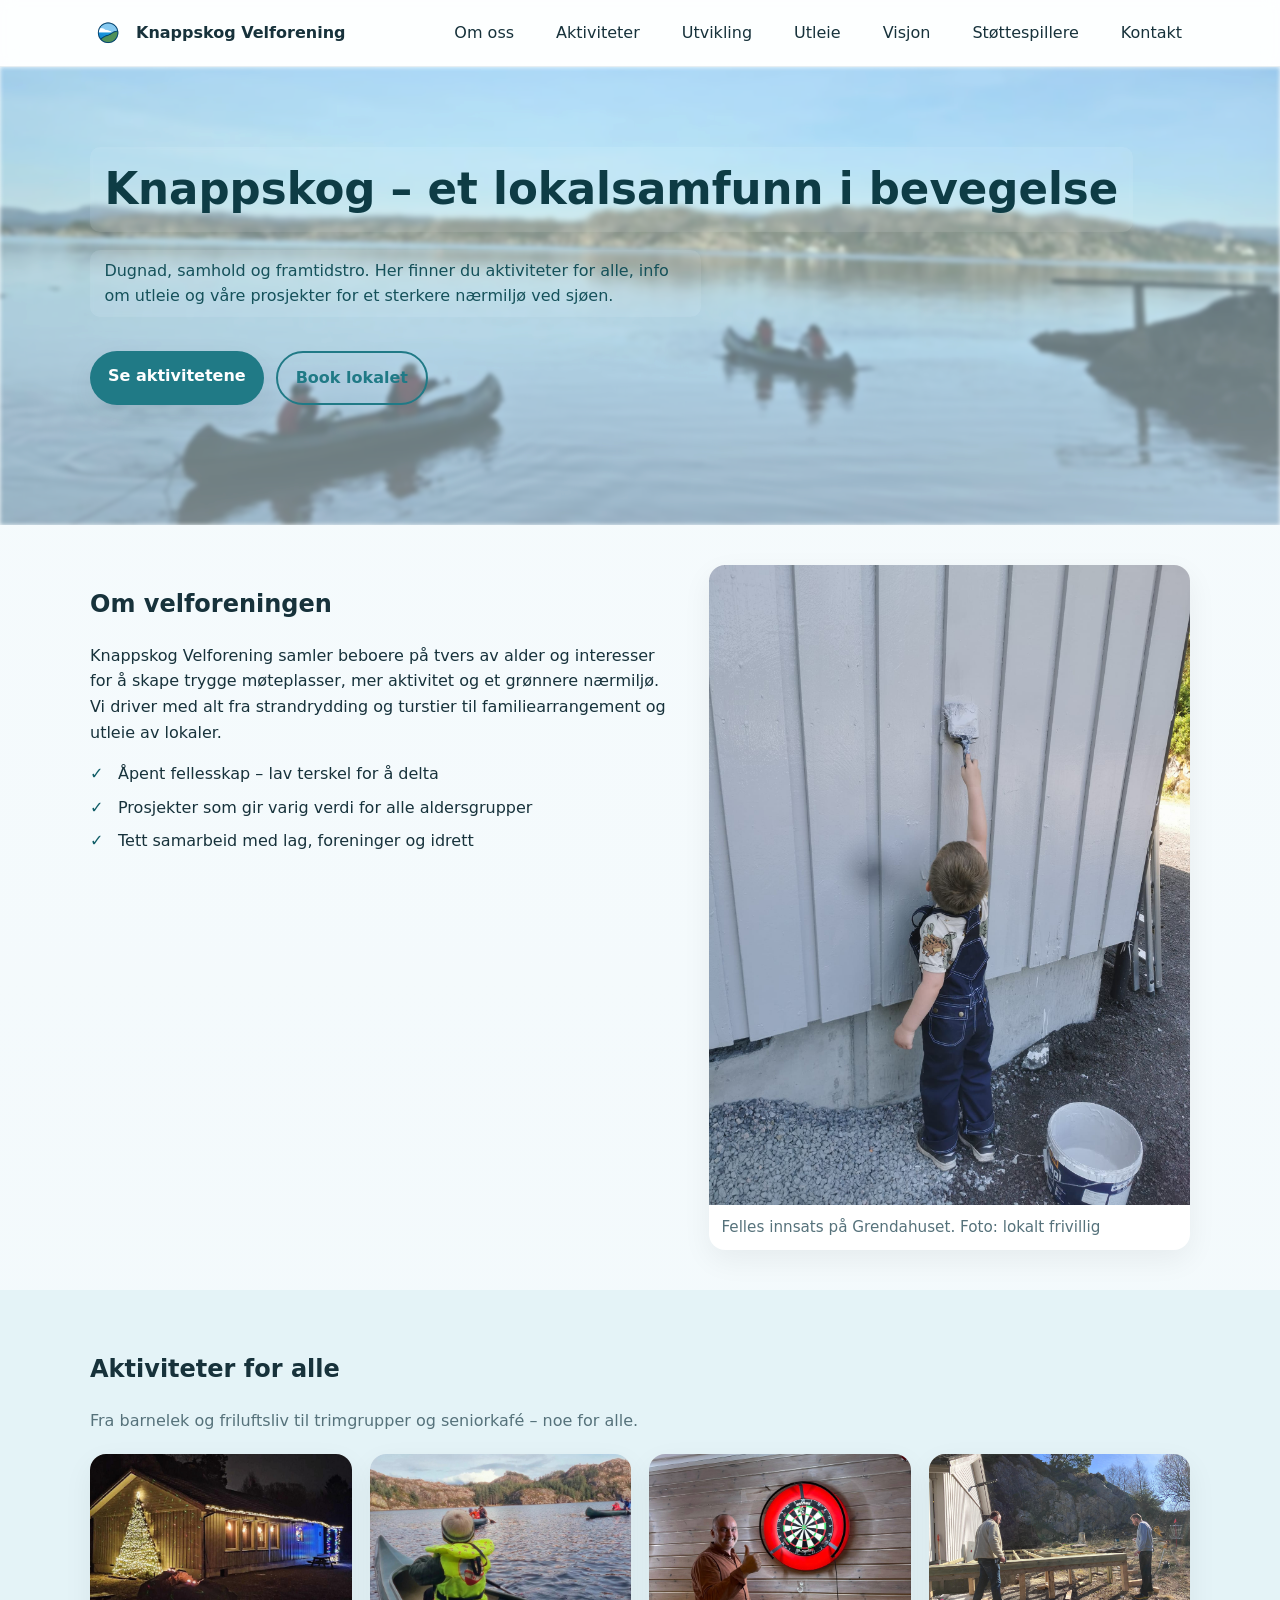
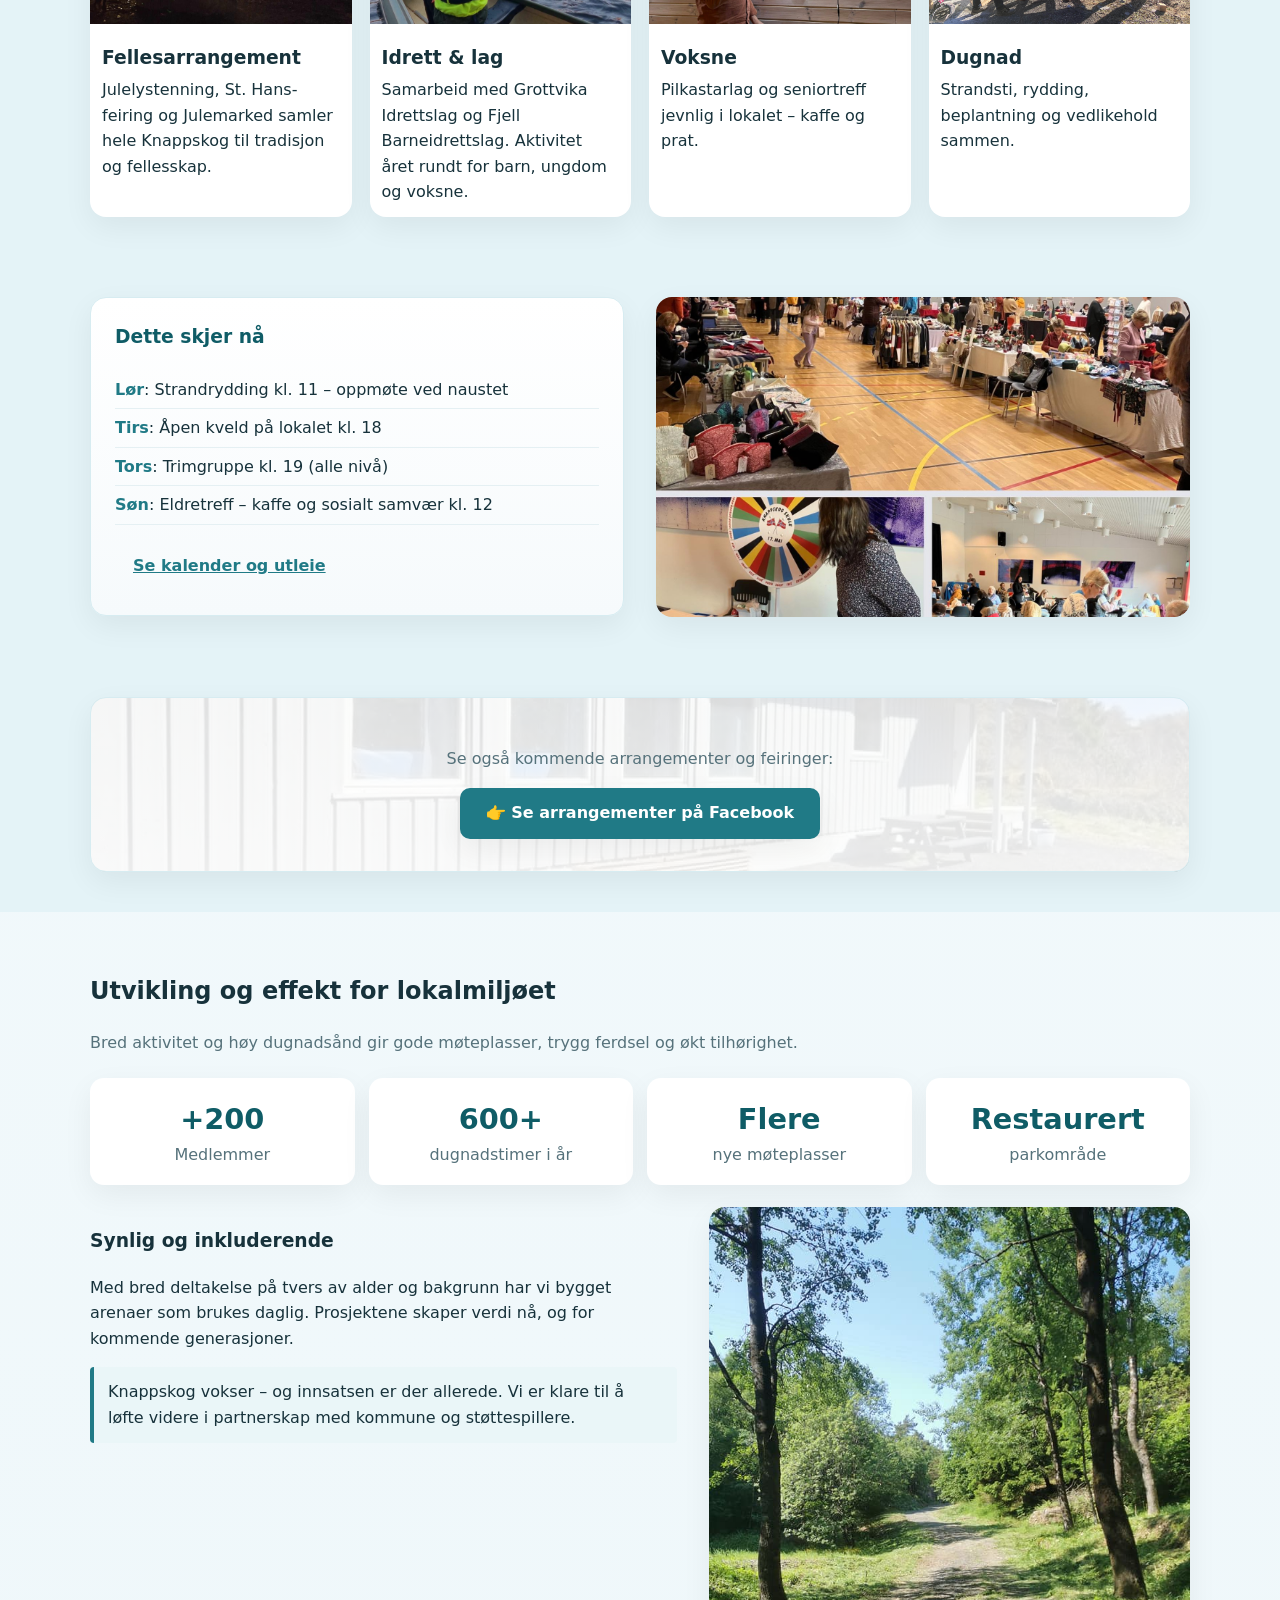
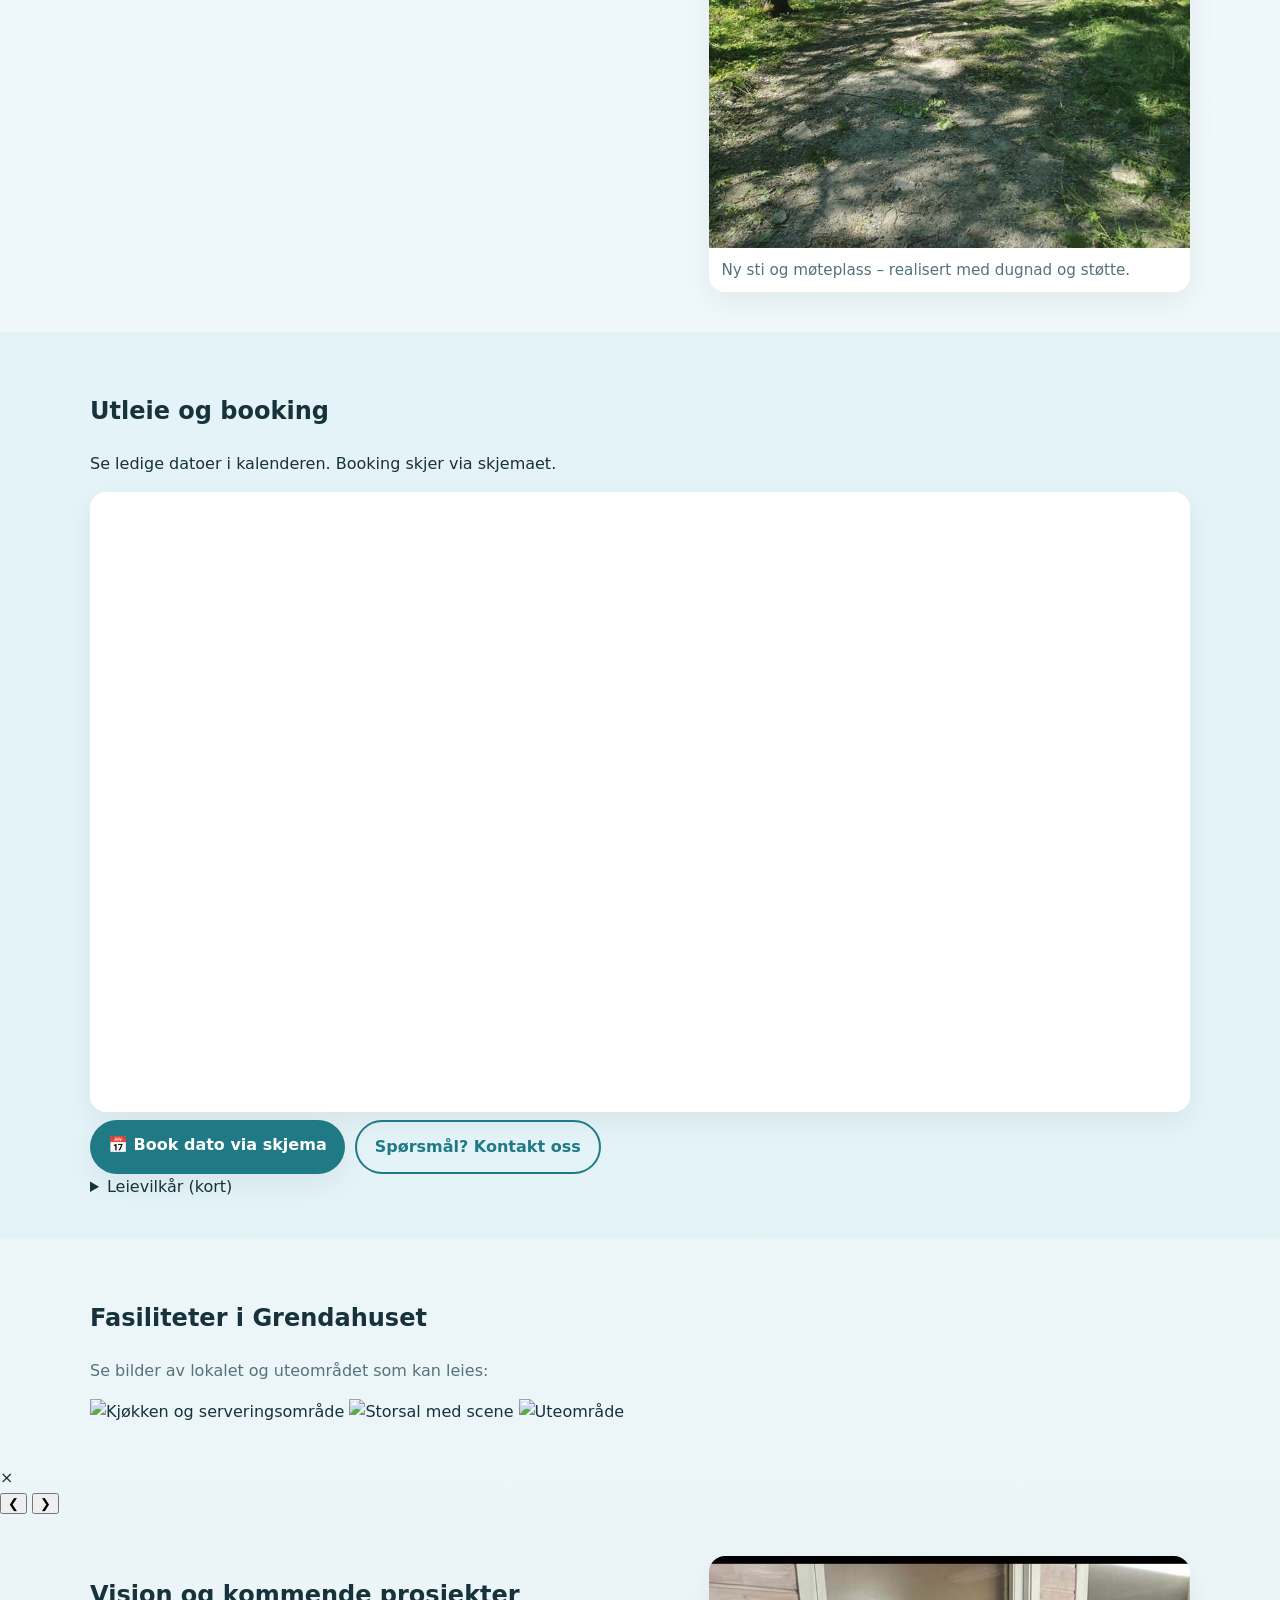
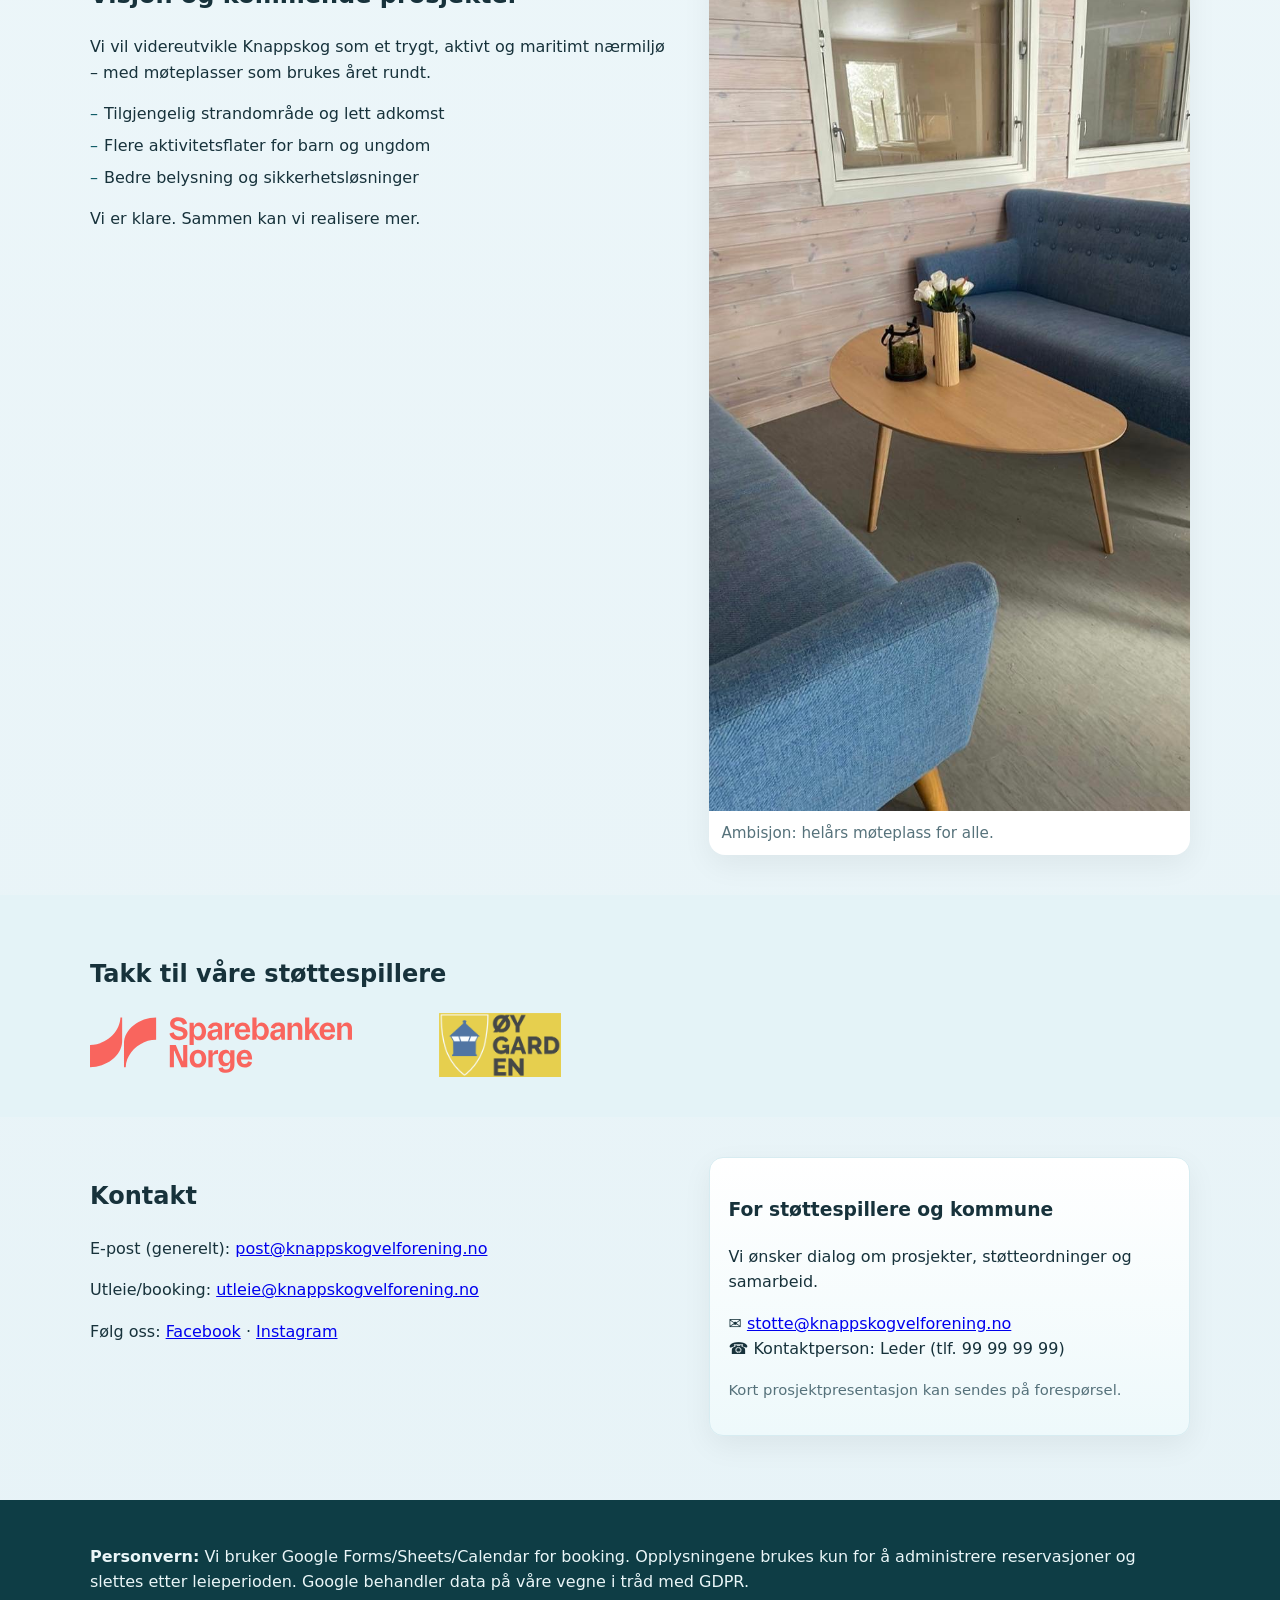
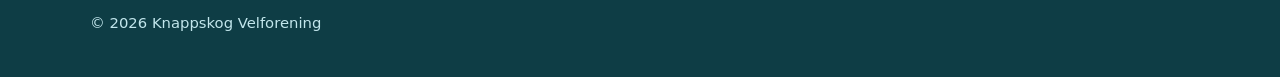
==== commit a1f88b1e: "Update index.html" ====
--- a/index.html
+++ b/index.html
@@ -235,6 +235,32 @@
     </div>
   </section>
 
+  <section id="fasiliteter" class="section">
+  <div class="container">
+    <h2>Fasiliteter i Grendahuset</h2>
+    <p class="muted">Se bilder av lokalet og uteområdet som kan leies:</p>
+
+    <div class="gallery">
+      <img src="assets/fasilitet1.jpg" alt="Kjøkken og serveringsområde"
+           data-caption="Fullt utstyrt kjøkken med oppvaskmaskin og dekketøy.">
+      <img src="assets/fasilitet2.jpg" alt="Storsal med scene"
+           data-caption="Stor sal med scene og plass til ca. 80 personer.">
+      <img src="assets/fasilitet3.jpg" alt="Uteområde"
+           data-caption="Uteområde med benker og kort vei til sjøen.">
+    </div>
+  </div>
+</section>
+
+<!-- Lightbox (popup for bilder) -->
+<div id="lightbox" class="lightbox">
+  <span class="close">&times;</span>
+  <img class="lightbox-image" src="" alt="">
+  <div class="caption"></div>
+  <button class="prev">&#10094;</button>
+  <button class="next">&#10095;</button>
+</div>
+
+
   <!-- Visjon / prosjekter -->
   <section id="visjon" class="section">
     <div class="container grid-2">
@@ -356,6 +382,42 @@
 });
 </script>
 
+<script>
+document.addEventListener("DOMContentLoaded", () => {
+  const galleryImages = document.querySelectorAll(".gallery img");
+  const lightbox = document.getElementById("lightbox");
+  const lightboxImg = document.querySelector(".lightbox-image");
+  const caption = document.querySelector(".caption");
+  const closeBtn = document.querySelector(".close");
+  const prevBtn = document.querySelector(".prev");
+  const nextBtn = document.querySelector(".next");
+
+  let currentIndex = 0;
+
+  function showImage(index) {
+    const img = galleryImages[index];
+    lightboxImg.src = img.src;
+    caption.textContent = img.dataset.caption || img.alt;
+  }
+
+  galleryImages.forEach((img, i) => {
+    img.addEventListener("click", () => {
+      currentIndex = i;
+      showImage(currentIndex);
+      lightbox.style.display = "block";
+    });
+  });
+
+  closeBtn.onclick = () => lightbox.style.display = "none";
+  prevBtn.onclick = () => { currentIndex = (currentIndex - 1 + galleryImages.length) % galleryImages.length; showImage(currentIndex); };
+  nextBtn.onclick = () => { currentIndex = (currentIndex + 1) % galleryImages.length; showImage(currentIndex); };
+  
+  // Lukk hvis man klikker utenfor bildet
+  lightbox.addEventListener("click", e => {
+    if (e.target === lightbox) lightbox.style.display = "none";
+  });
+});
+</script>
 
 
 </body>
@@ -367,3 +429,4 @@
 
 
 
+
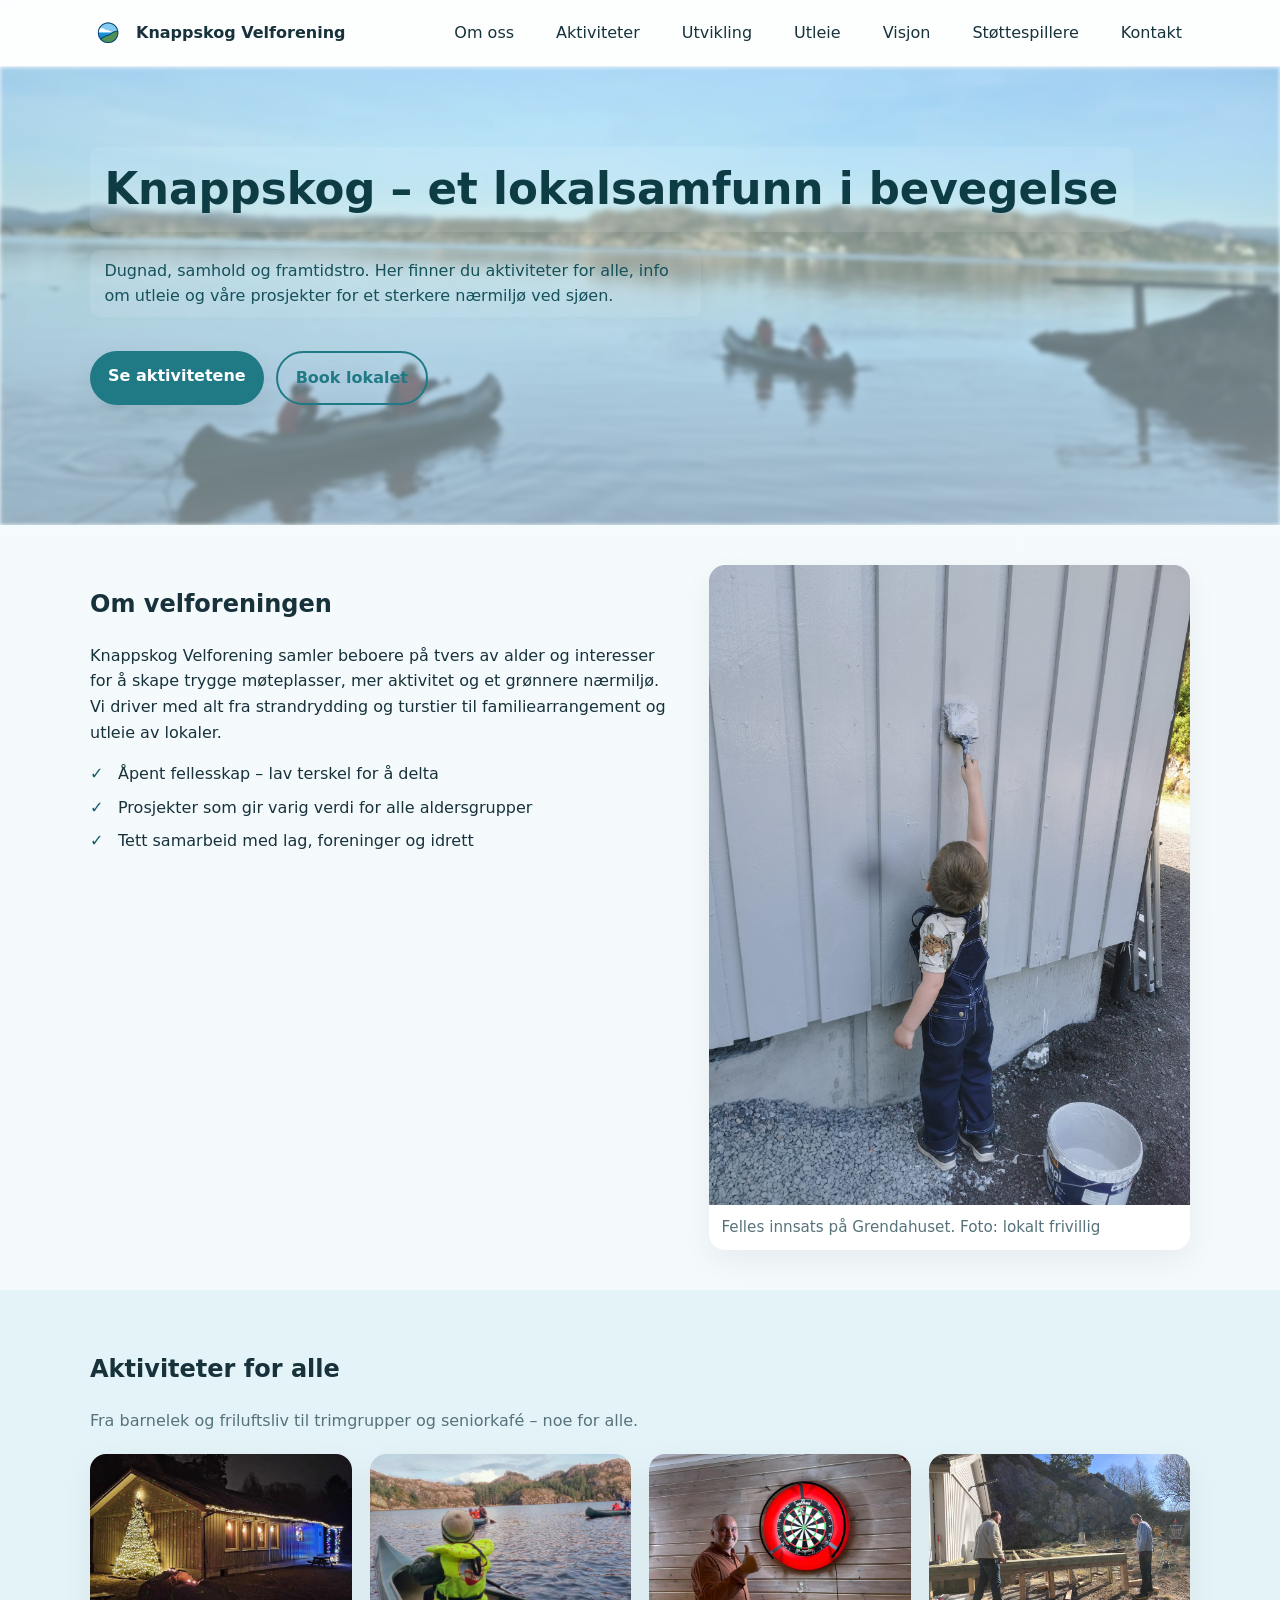
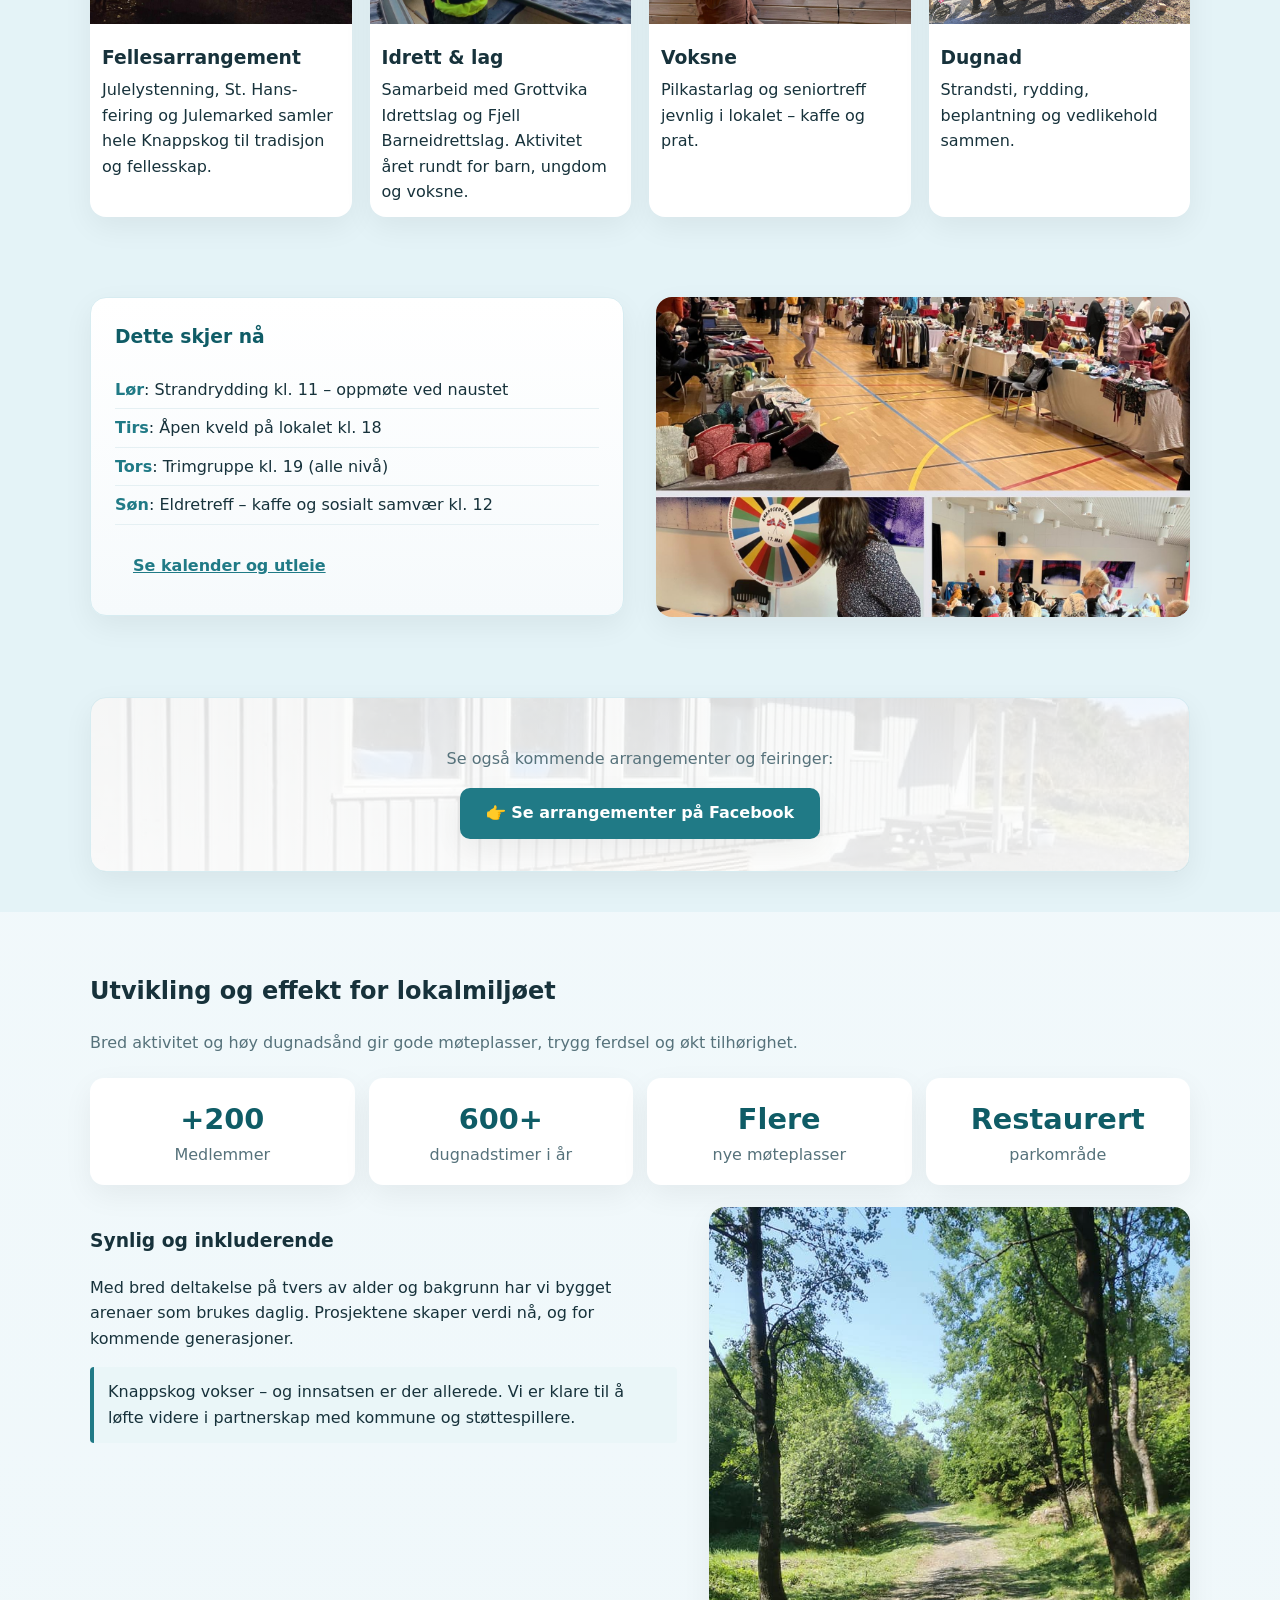
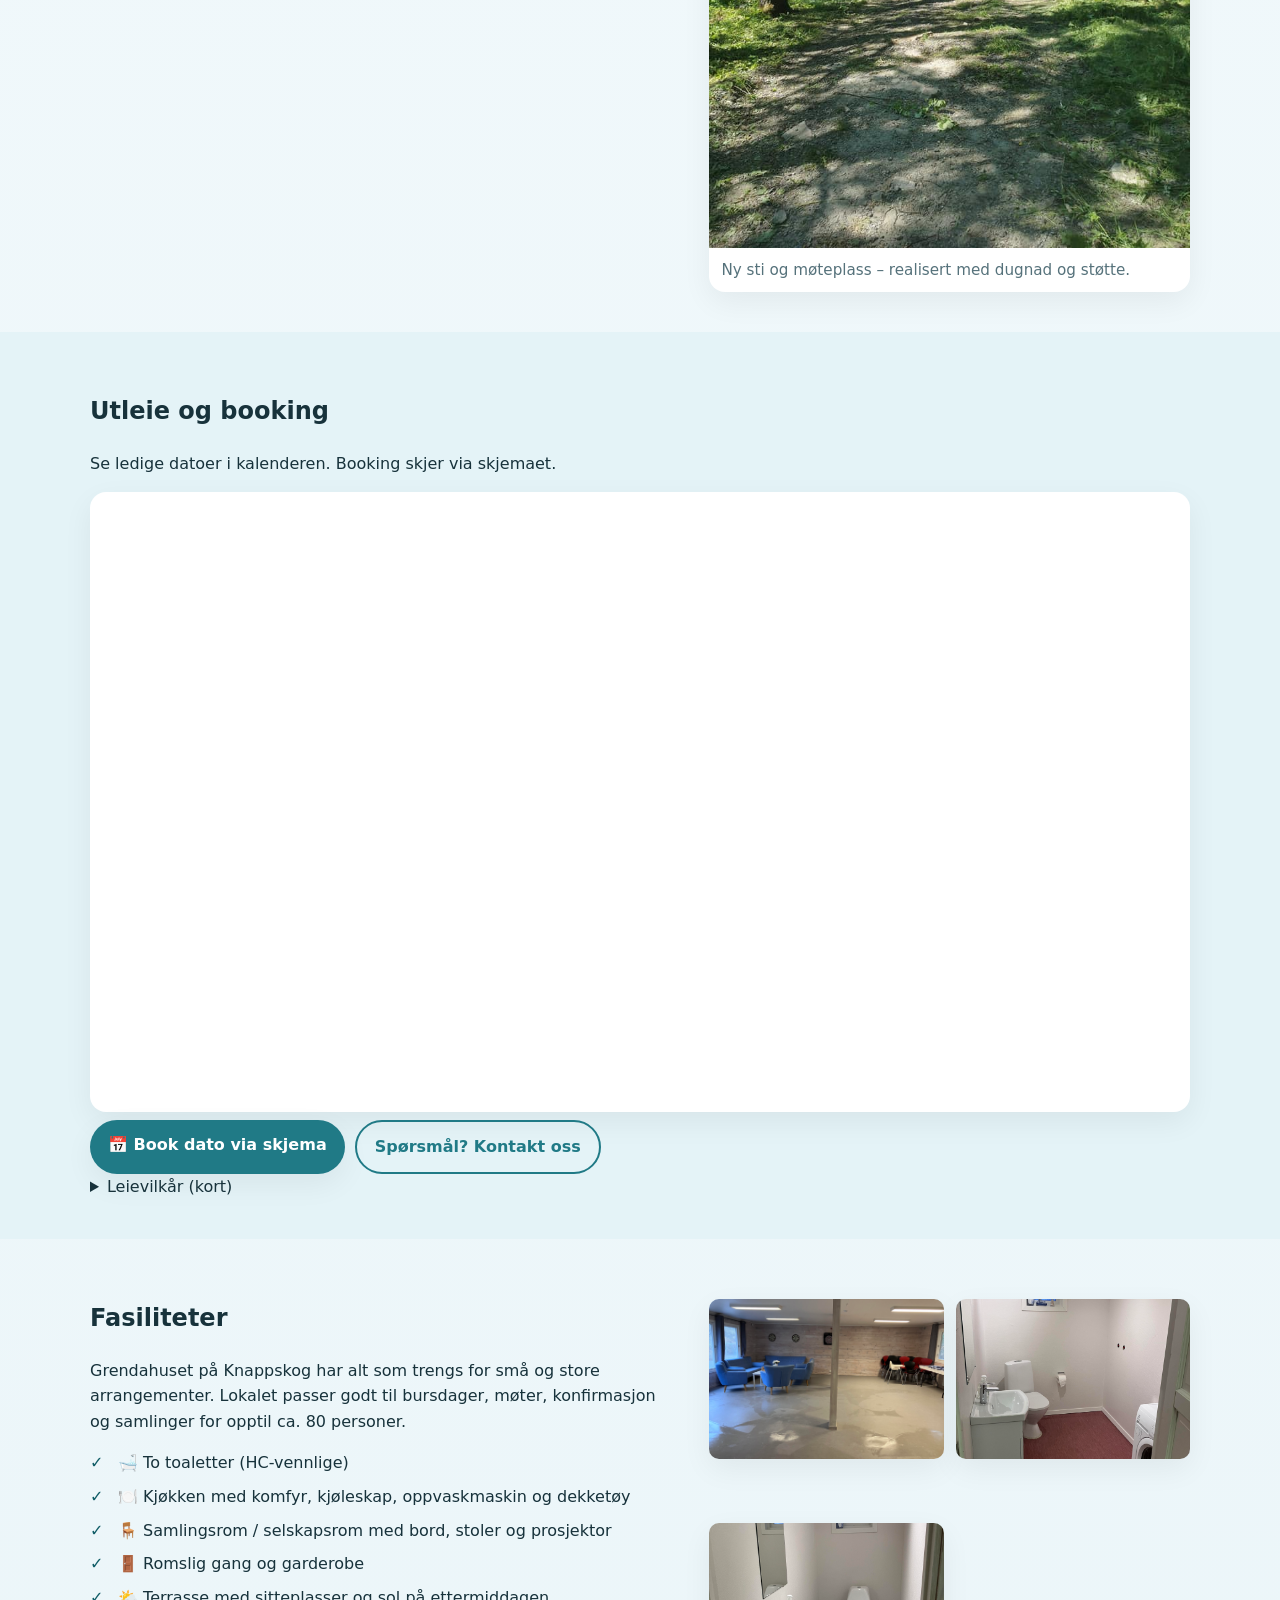
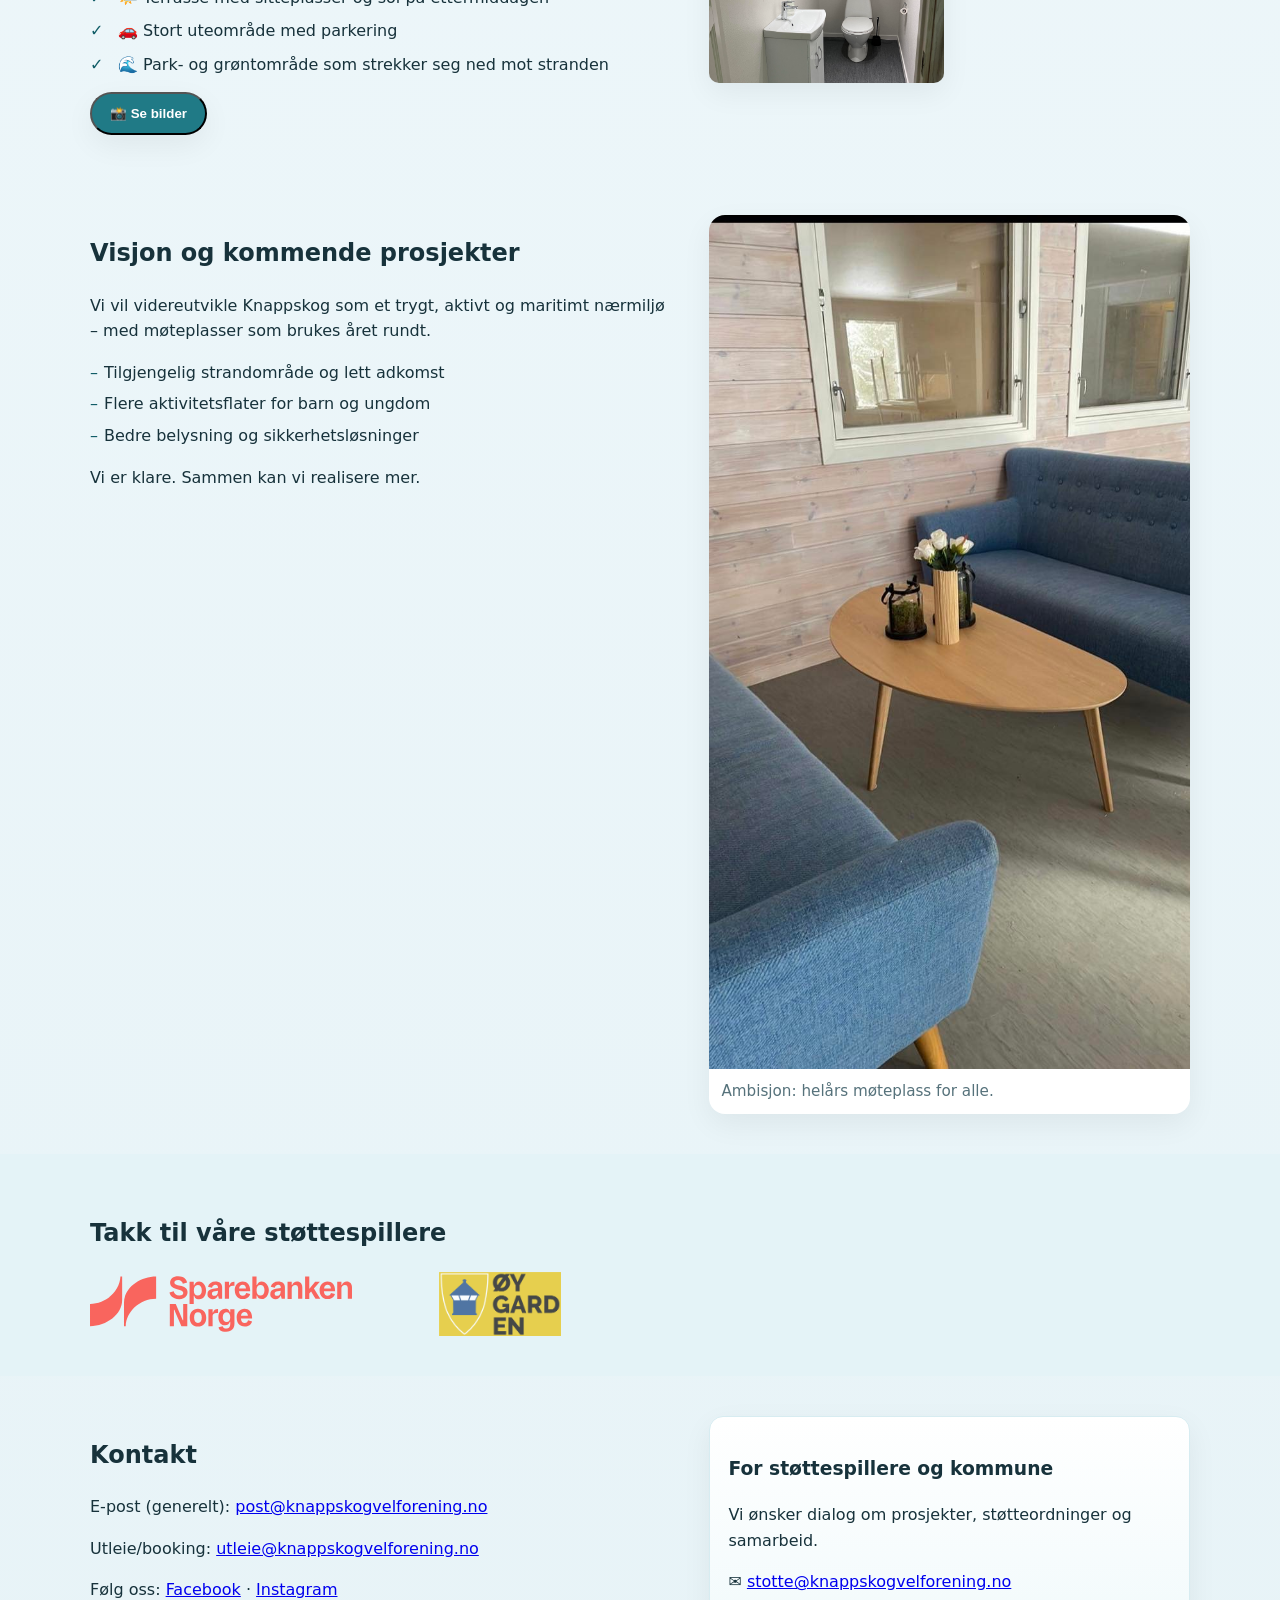
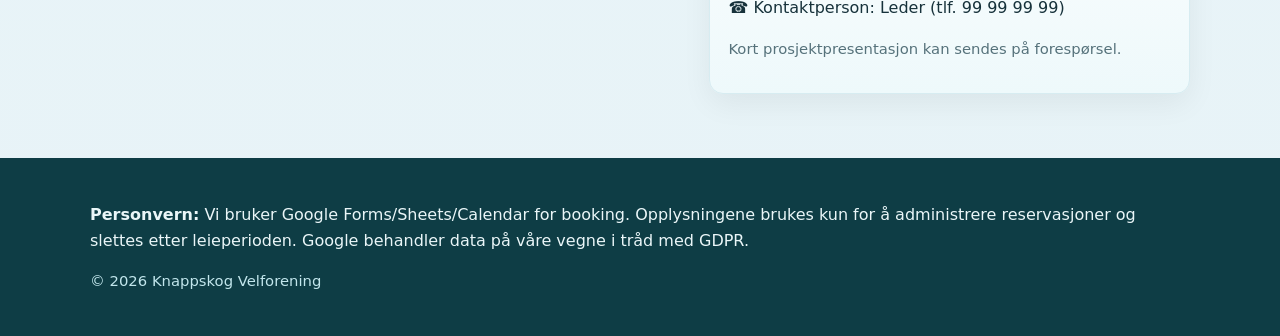
==== commit 4549ea13: "Update index.html" ====
--- a/index.html
+++ b/index.html
@@ -235,21 +235,49 @@
     </div>
   </section>
 
-  <section id="fasiliteter" class="section">
-  <div class="container">
-    <h2>Fasiliteter i Grendahuset</h2>
-    <p class="muted">Se bilder av lokalet og uteområdet som kan leies:</p>
-
-    <div class="gallery">
+<section id="fasiliteter" class="section">
+  <div class="container grid-2">
+    <!-- Venstre: tekst -->
+    <div class="facilities-text">
+      <h2>Fasiliteter</h2>
+      <p>
+        Grendahuset på Knappskog har alt som trengs for små og store arrangementer.
+        Lokalet passer godt til bursdager, møter, konfirmasjon og samlinger for opptil ca. 80 personer.
+      </p>
+      <ul class="checklist">
+        <li>🛁 To toaletter (HC-vennlige)</li>
+        <li>🍽️ Kjøkken med komfyr, kjøleskap, oppvaskmaskin og dekketøy</li>
+        <li>🪑 Samlingsrom / selskapsrom med bord, stoler og prosjektor</li>
+        <li>🚪 Romslig gang og garderobe</li>
+        <li>🌤️ Terrasse med sitteplasser og sol på ettermiddagen</li>
+        <li>🚗 Stort uteområde med parkering</li>
+        <li>🌊 Park- og grøntområde som strekker seg ned mot stranden</li>
+      </ul>
+
+      <button id="openGallery" class="btn primary">📸 Se bilder</button>
+    </div>
+
+    <!-- Høyre: skjult galleri (åpnes via knapp) -->
+    <div class="gallery hidden">
       <img src="assets/fasilitet1.jpg" alt="Kjøkken og serveringsområde"
            data-caption="Fullt utstyrt kjøkken med oppvaskmaskin og dekketøy.">
-      <img src="assets/fasilitet2.jpg" alt="Storsal med scene"
-           data-caption="Stor sal med scene og plass til ca. 80 personer.">
-      <img src="assets/fasilitet3.jpg" alt="Uteområde"
-           data-caption="Uteområde med benker og kort vei til sjøen.">
+      <img src="assets/fasilitet2.jpg" alt="Storsal / selskapsrom"
+           data-caption="Selskapsrom med bord, stoler og plass til ca. 80 personer.">
+      <img src="assets/fasilitet3.jpg" alt="Uteområde og terrasse"
+           data-caption="Terrasse og stort uteområde med parkering og kort vei til sjøen.">
     </div>
   </div>
 </section>
+
+<!-- Lightbox -->
+<div id="lightbox" class="lightbox">
+  <span class="close">&times;</span>
+  <img class="lightbox-image" src="" alt="">
+  <div class="caption"></div>
+  <button class="prev">&#10094;</button>
+  <button class="next">&#10095;</button>
+</div>
+
 
 <!-- Lightbox (popup for bilder) -->
 <div id="lightbox" class="lightbox">
@@ -419,6 +447,46 @@
 });
 </script>
 
+<script>
+document.addEventListener("DOMContentLoaded", () => {
+  const gallery = document.querySelector(".gallery");
+  const galleryImages = document.querySelectorAll(".gallery img");
+  const lightbox = document.getElementById("lightbox");
+  const lightboxImg = document.querySelector(".lightbox-image");
+  const caption = document.querySelector(".caption");
+  const closeBtn = document.querySelector(".close");
+  const prevBtn = document.querySelector(".prev");
+  const nextBtn = document.querySelector(".next");
+  const openBtn = document.getElementById("openGallery");
+
+  let currentIndex = 0;
+
+  // Åpne galleri når man klikker på knappen
+  openBtn.addEventListener("click", () => {
+    gallery.classList.remove("hidden");
+    gallery.scrollIntoView({ behavior: "smooth" });
+  });
+
+  function showImage(i) {
+    const img = galleryImages[i];
+    lightboxImg.src = img.src;
+    caption.textContent = img.dataset.caption || img.alt;
+  }
+
+  galleryImages.forEach((img, i) => {
+    img.addEventListener("click", () => {
+      currentIndex = i;
+      showImage(currentIndex);
+      lightbox.style.display = "block";
+    });
+  });
+
+  closeBtn.onclick = () => lightbox.style.display = "none";
+  prevBtn.onclick = () => { currentIndex = (currentIndex - 1 + galleryImages.length) % galleryImages.length; showImage(currentIndex); };
+  nextBtn.onclick = () => { currentIndex = (currentIndex + 1) % galleryImages.length; showImage(currentIndex); };
+  lightbox.addEventListener("click", e => { if (e.target === lightbox) lightbox.style.display = "none"; });
+});
+</script>
 
 </body>
 </html>
@@ -430,3 +498,4 @@
 
 
 
+
--- a/style.css
+++ b/style.css
@@ -374,5 +374,79 @@
   }
 }
 
-
-
+/* --- Bildegalleri --- */
+.gallery {
+  display: grid;
+  grid-template-columns: repeat(auto-fit, minmax(220px, 1fr));
+  gap: 12px;
+  margin-top: 20px;
+}
+
+.gallery img {
+  width: 100%;
+  height: 160px;
+  object-fit: cover;
+  border-radius: 10px;
+  cursor: pointer;
+  box-shadow: var(--shadow);
+  transition: transform 0.2s ease;
+}
+
+.gallery img:hover {
+  transform: scale(1.03);
+}
+
+/* --- Lightbox --- */
+.lightbox {
+  display: none;
+  position: fixed;
+  inset: 0;
+  background: rgba(0,0,0,0.85);
+  z-index: 10000;
+  text-align: center;
+}
+
+.lightbox img {
+  max-width: 90%;
+  max-height: 80vh;
+  margin-top: 5%;
+  border-radius: 8px;
+  box-shadow: 0 0 20px rgba(0,0,0,0.6);
+}
+
+.caption {
+  color: #fff;
+  margin-top: 12px;
+  font-size: 1rem;
+}
+
+.lightbox .close {
+  position: absolute;
+  top: 20px;
+  right: 40px;
+  color: #fff;
+  font-size: 40px;
+  cursor: pointer;
+}
+
+.lightbox button.prev,
+.lightbox button.next {
+  position: absolute;
+  top: 50%;
+  transform: translateY(-50%);
+  background: rgba(255,255,255,0.2);
+  color: #fff;
+  border: none;
+  font-size: 32px;
+  padding: 8px 14px;
+  border-radius: 8px;
+  cursor: pointer;
+}
+
+.lightbox button.prev { left: 30px; }
+.lightbox button.next { right: 30px; }
+.lightbox button:hover { background: rgba(255,255,255,0.4); }
+
+
+
+
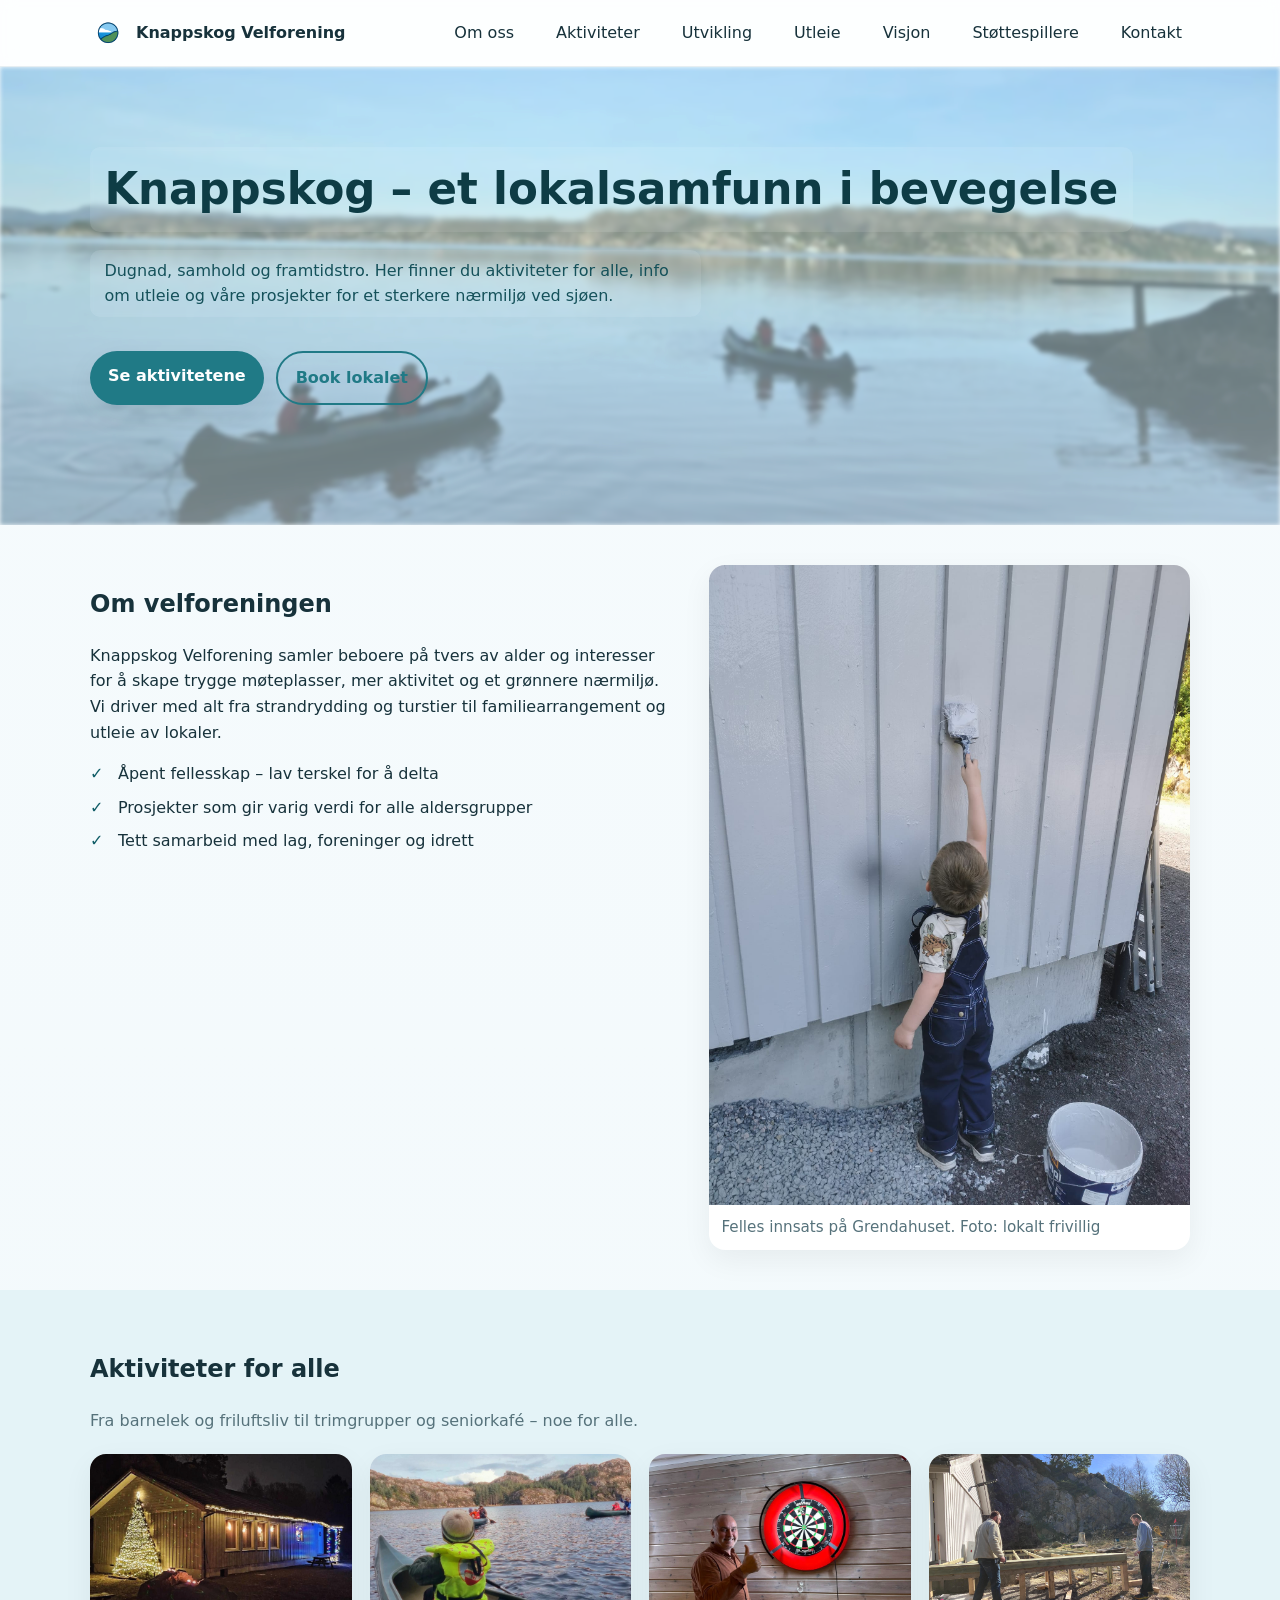
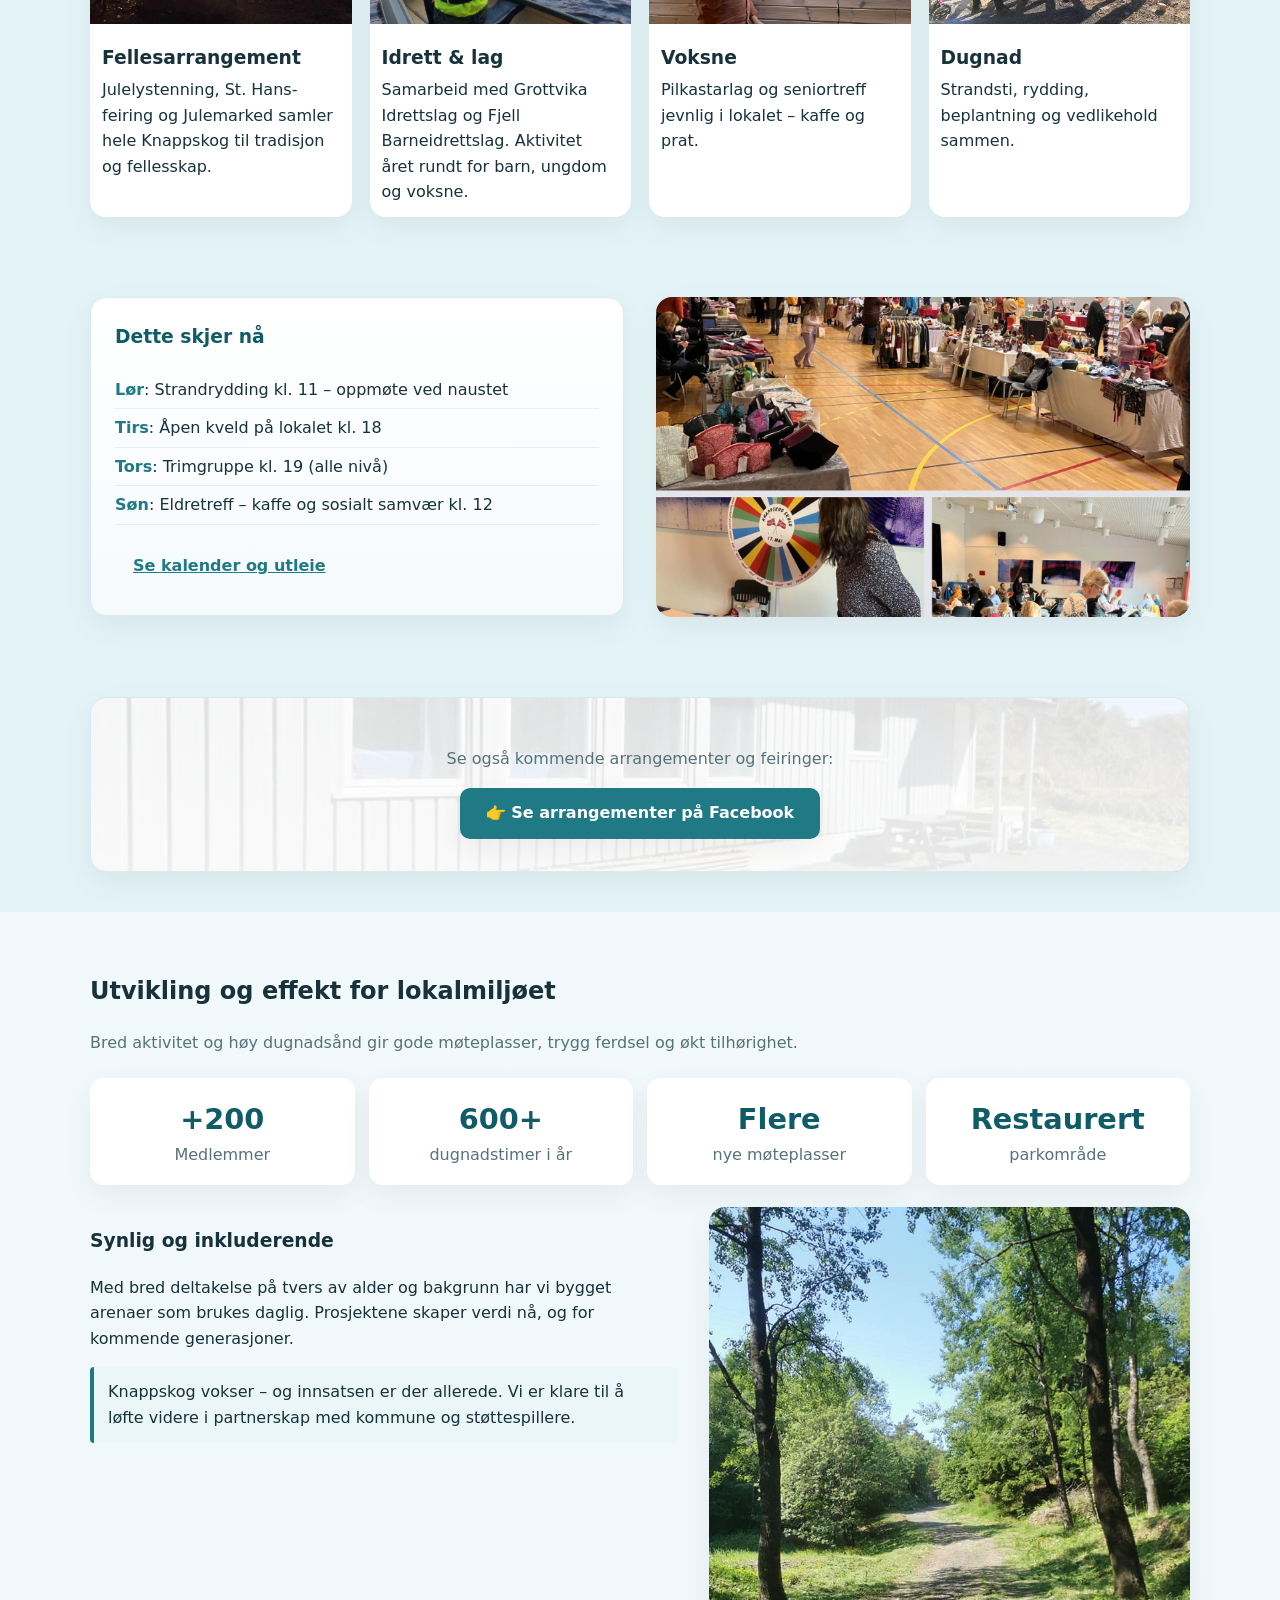
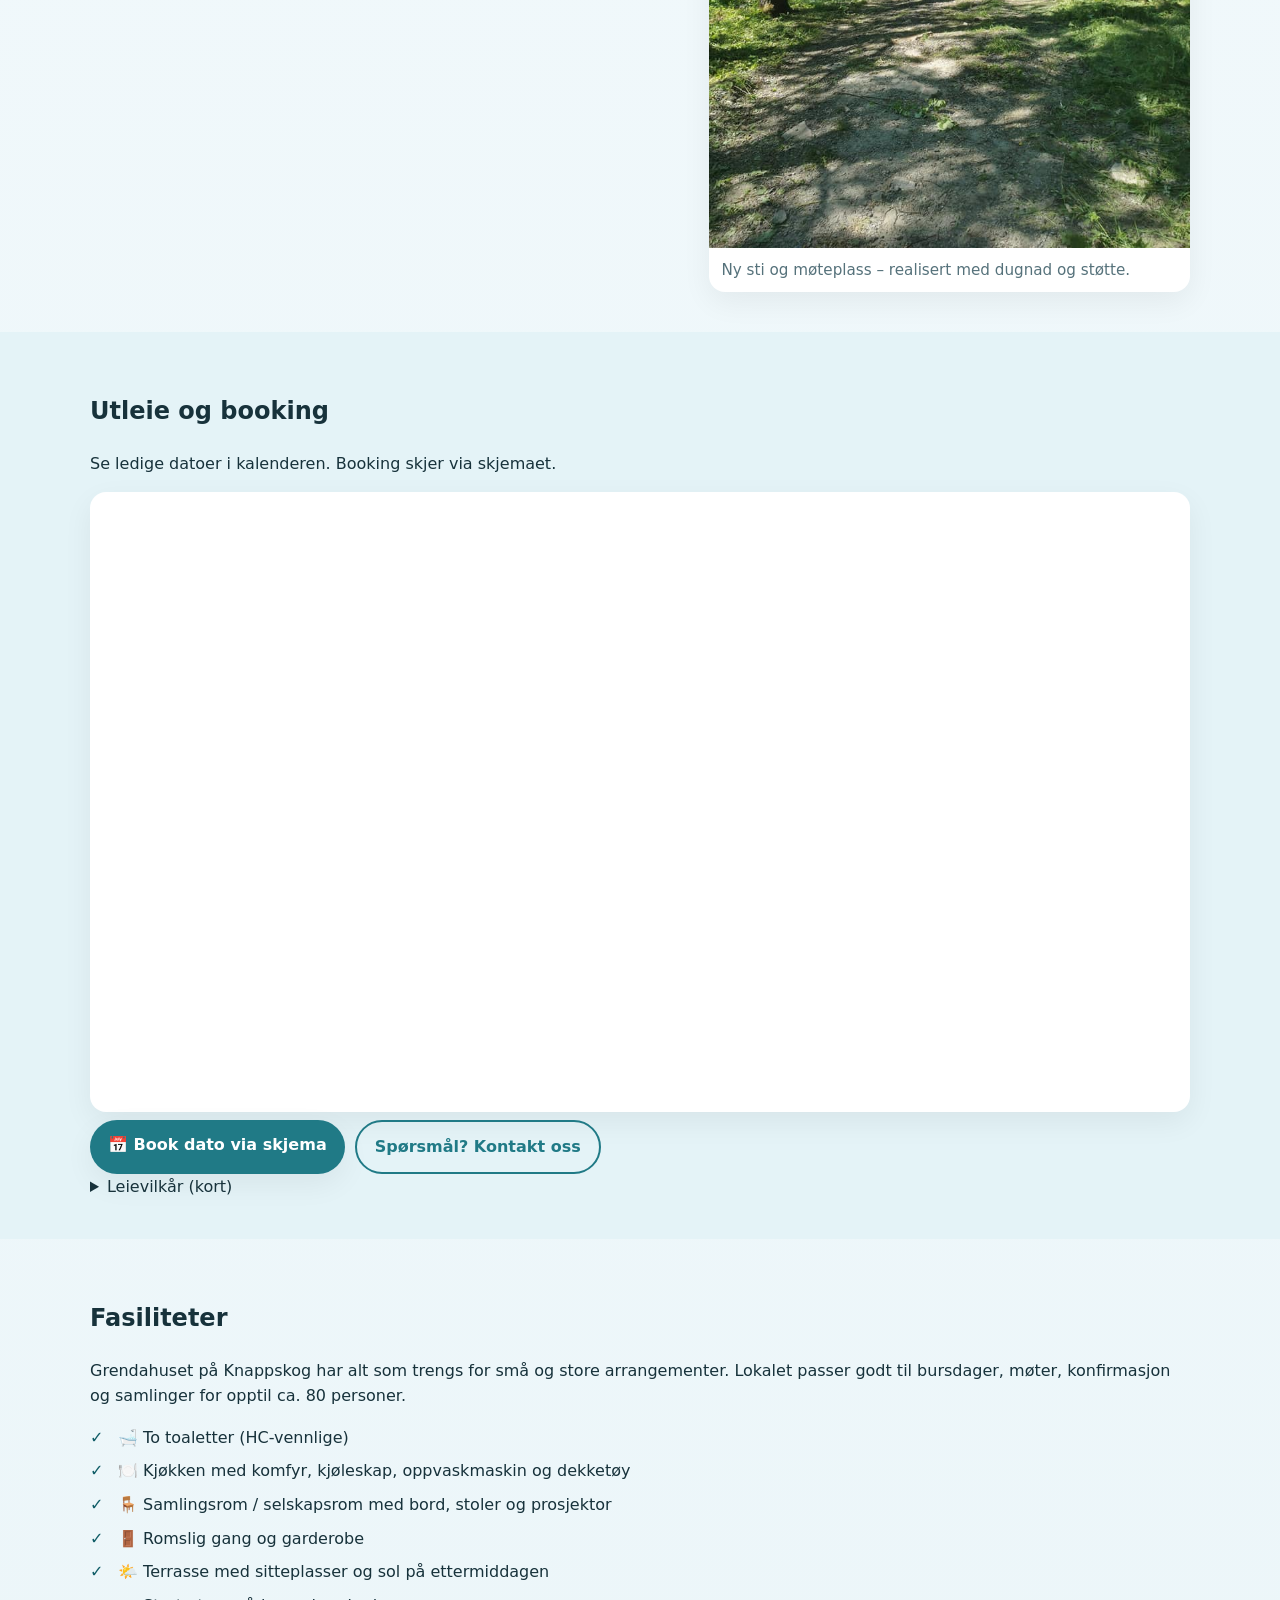
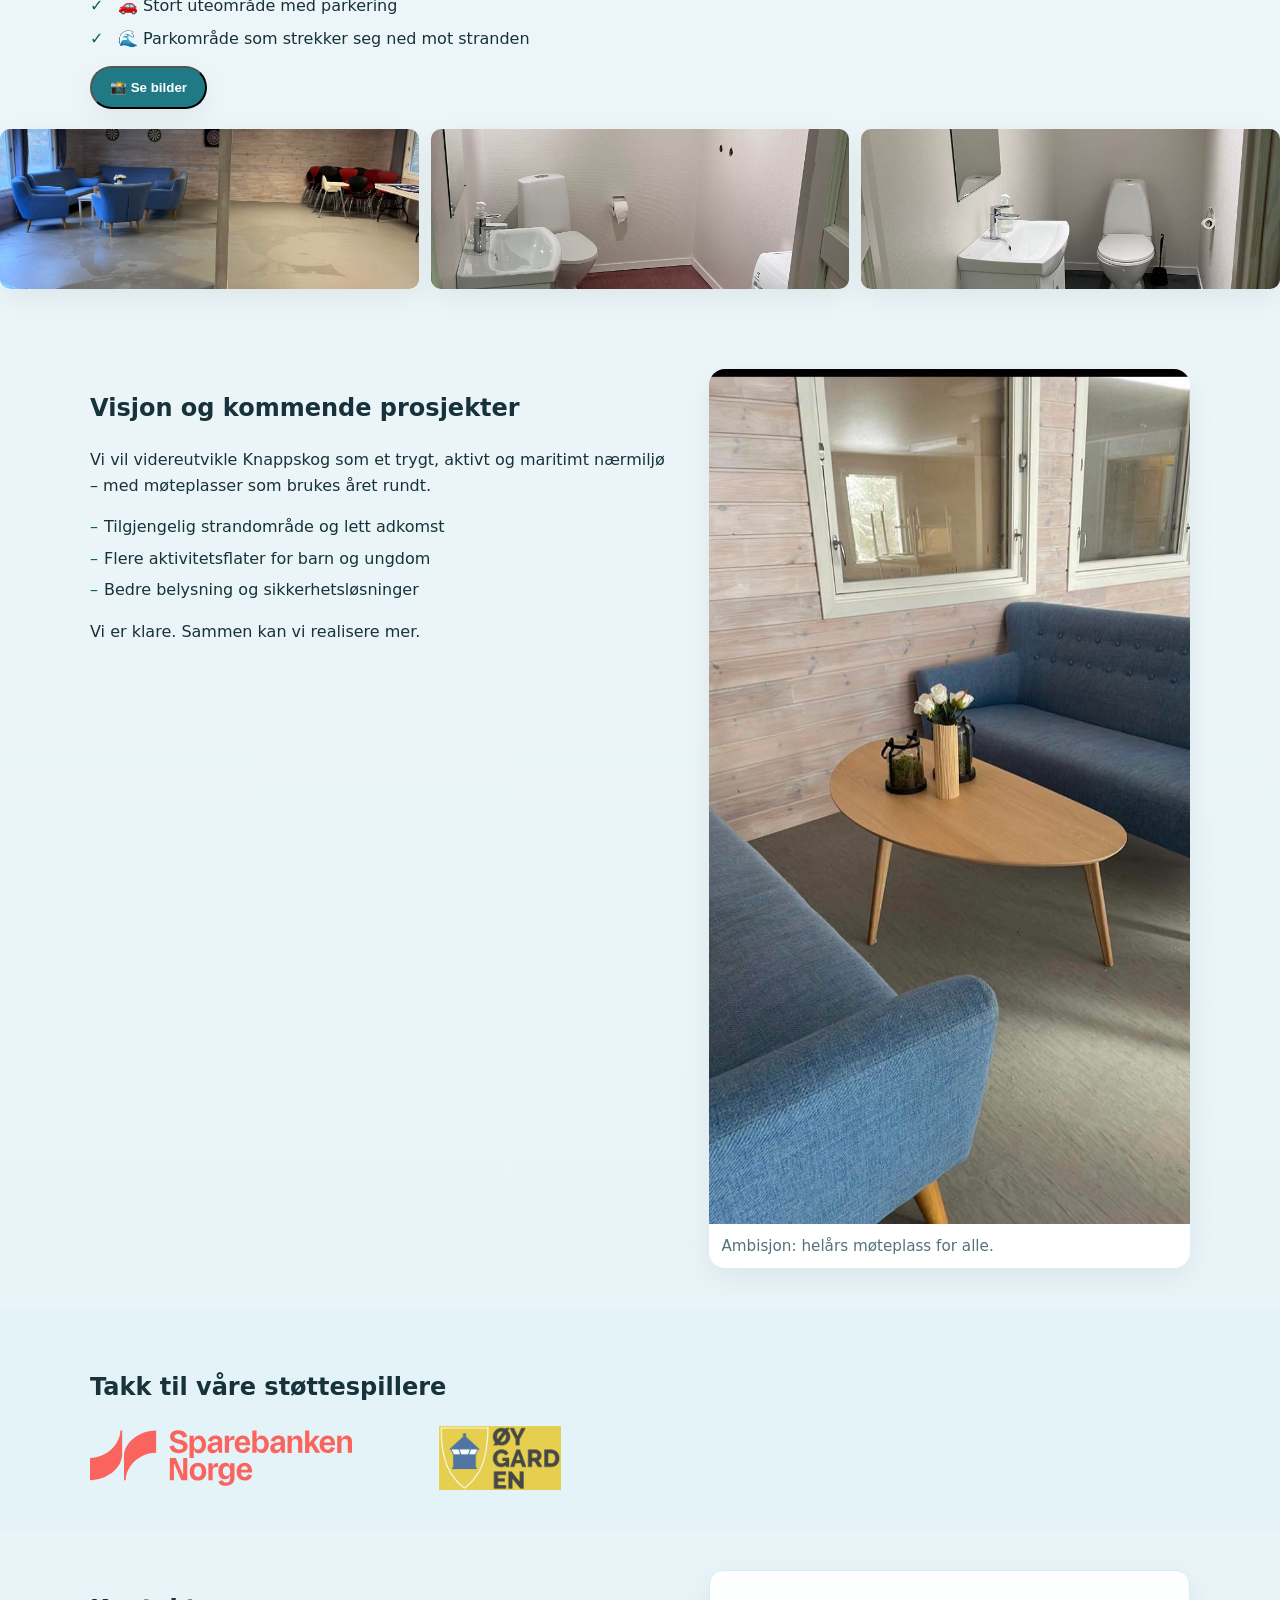
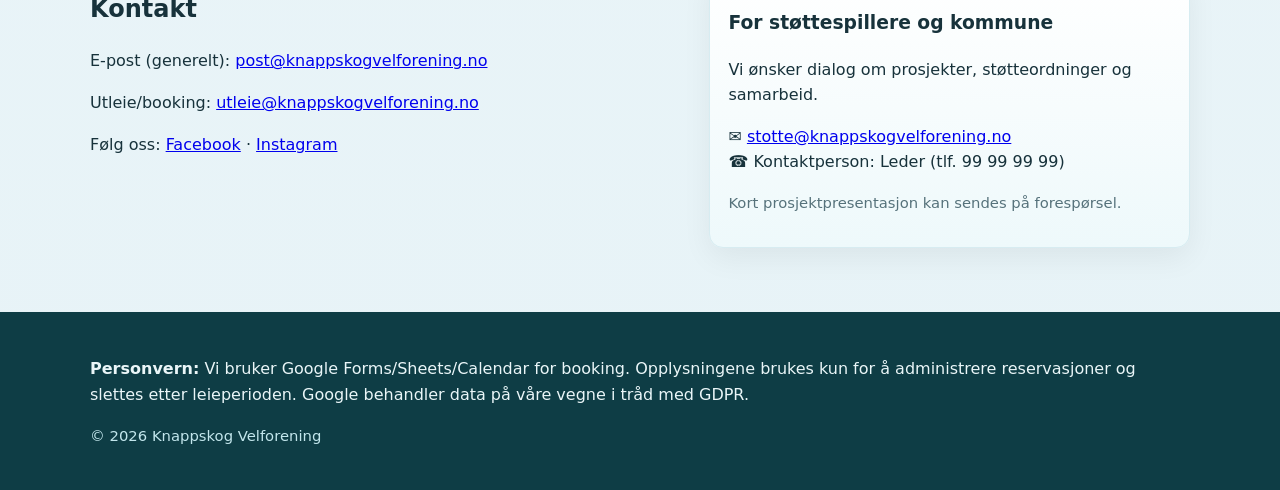
==== commit 2d055c92: "Update index.html" ====
--- a/index.html
+++ b/index.html
@@ -236,38 +236,42 @@
   </section>
 
 <section id="fasiliteter" class="section">
-  <div class="container grid-2">
-    <!-- Venstre: tekst -->
-    <div class="facilities-text">
-      <h2>Fasiliteter</h2>
-      <p>
-        Grendahuset på Knappskog har alt som trengs for små og store arrangementer.
-        Lokalet passer godt til bursdager, møter, konfirmasjon og samlinger for opptil ca. 80 personer.
-      </p>
-      <ul class="checklist">
-        <li>🛁 To toaletter (HC-vennlige)</li>
-        <li>🍽️ Kjøkken med komfyr, kjøleskap, oppvaskmaskin og dekketøy</li>
-        <li>🪑 Samlingsrom / selskapsrom med bord, stoler og prosjektor</li>
-        <li>🚪 Romslig gang og garderobe</li>
-        <li>🌤️ Terrasse med sitteplasser og sol på ettermiddagen</li>
-        <li>🚗 Stort uteområde med parkering</li>
-        <li>🌊 Park- og grøntområde som strekker seg ned mot stranden</li>
-      </ul>
-
-      <button id="openGallery" class="btn primary">📸 Se bilder</button>
-    </div>
-
-    <!-- Høyre: skjult galleri (åpnes via knapp) -->
-    <div class="gallery hidden">
-      <img src="assets/fasilitet1.jpg" alt="Kjøkken og serveringsområde"
-           data-caption="Fullt utstyrt kjøkken med oppvaskmaskin og dekketøy.">
-      <img src="assets/fasilitet2.jpg" alt="Storsal / selskapsrom"
-           data-caption="Selskapsrom med bord, stoler og plass til ca. 80 personer.">
-      <img src="assets/fasilitet3.jpg" alt="Uteområde og terrasse"
-           data-caption="Terrasse og stort uteområde med parkering og kort vei til sjøen.">
-    </div>
+  <div class="container">
+    <h2>Fasiliteter</h2>
+    <p>
+      Grendahuset på Knappskog har alt som trengs for små og store arrangementer.
+      Lokalet passer godt til bursdager, møter, konfirmasjon og samlinger for opptil ca. 80 personer.
+    </p>
+    <ul class="checklist">
+      <li>🛁 To toaletter (HC-vennlige)</li>
+      <li>🍽️ Kjøkken med komfyr, kjøleskap, oppvaskmaskin og dekketøy</li>
+      <li>🪑 Samlingsrom / selskapsrom med bord, stoler og prosjektor</li>
+      <li>🚪 Romslig gang og garderobe</li>
+      <li>🌤️ Terrasse med sitteplasser og sol på ettermiddagen</li>
+      <li>🚗 Stort uteområde med parkering</li>
+      <li>🌊 Parkområde som strekker seg ned mot stranden</li>
+    </ul>
+
+    <button id="openGallery" class="btn primary">📸 Se bilder</button>
+  </div>
+
+  <!-- skjult galleri -->
+  <div class="gallery hidden">
+    <img src="assets/fasilitet1.jpg" alt="Kjøkken" data-caption="Fullt utstyrt kjøkken med oppvaskmaskin og dekketøy.">
+    <img src="assets/fasilitet2.jpg" alt="Selskapsrom" data-caption="Selskapsrom med bord, stoler og plass til ca. 80 personer.">
+    <img src="assets/fasilitet3.jpg" alt="Uteområde" data-caption="Terrasse og stort uteområde med parkering og kort vei til sjøen.">
   </div>
 </section>
+
+<!-- Lightbox -->
+<div id="lightbox" class="lightbox">
+  <span class="close">&times;</span>
+  <img class="lightbox-image" src="" alt="">
+  <div class="caption"></div>
+  <button class="prev">&#10094;</button>
+  <button class="next">&#10095;</button>
+</div>
+
 
 <!-- Lightbox -->
 <div id="lightbox" class="lightbox">
@@ -449,7 +453,6 @@
 
 <script>
 document.addEventListener("DOMContentLoaded", () => {
-  const gallery = document.querySelector(".gallery");
   const galleryImages = document.querySelectorAll(".gallery img");
   const lightbox = document.getElementById("lightbox");
   const lightboxImg = document.querySelector(".lightbox-image");
@@ -461,33 +464,52 @@
 
   let currentIndex = 0;
 
-  // Åpne galleri når man klikker på knappen
-  openBtn.addEventListener("click", () => {
-    gallery.classList.remove("hidden");
-    gallery.scrollIntoView({ behavior: "smooth" });
-  });
-
-  function showImage(i) {
-    const img = galleryImages[i];
+  // Funksjon for å vise bilde i lightbox
+  function showImage(index) {
+    const img = galleryImages[index];
     lightboxImg.src = img.src;
     caption.textContent = img.dataset.caption || img.alt;
+    lightbox.style.display = "block";
   }
 
-  galleryImages.forEach((img, i) => {
-    img.addEventListener("click", () => {
-      currentIndex = i;
-      showImage(currentIndex);
-      lightbox.style.display = "block";
-    });
-  });
-
-  closeBtn.onclick = () => lightbox.style.display = "none";
-  prevBtn.onclick = () => { currentIndex = (currentIndex - 1 + galleryImages.length) % galleryImages.length; showImage(currentIndex); };
-  nextBtn.onclick = () => { currentIndex = (currentIndex + 1) % galleryImages.length; showImage(currentIndex); };
-  lightbox.addEventListener("click", e => { if (e.target === lightbox) lightbox.style.display = "none"; });
+  // Blaing i galleri
+  function nextImage() {
+    currentIndex = (currentIndex + 1) % galleryImages.length;
+    showImage(currentIndex);
+  }
+  function prevImage() {
+    currentIndex = (currentIndex - 1 + galleryImages.length) % galleryImages.length;
+    showImage(currentIndex);
+  }
+
+  // Klikk på knapp åpner første bilde
+  openBtn.addEventListener("click", () => {
+    currentIndex = 0;
+    showImage(currentIndex);
+  });
+
+  // Navigasjon
+  nextBtn.addEventListener("click", nextImage);
+  prevBtn.addEventListener("click", prevImage);
+  closeBtn.addEventListener("click", () => lightbox.style.display = "none");
+
+  // Lukk når man klikker utenfor bildet
+  lightbox.addEventListener("click", e => {
+    if (e.target === lightbox) lightbox.style.display = "none";
+  });
+
+  // Piltaster på tastatur
+  document.addEventListener("keydown", e => {
+    if (lightbox.style.display === "block") {
+      if (e.key === "ArrowRight") nextImage();
+      if (e.key === "ArrowLeft") prevImage();
+      if (e.key === "Escape") lightbox.style.display = "none";
+    }
+  });
 });
 </script>
 
+
 </body>
 </html>
 
@@ -499,3 +521,4 @@
 
 
 
+
--- a/style.css
+++ b/style.css
@@ -374,14 +374,24 @@
   }
 }
 
-/* --- Bildegalleri --- */
+/* --- Fasiliteter --- */
+.facilities-text ul {
+  margin-top: 1rem;
+  list-style: none;
+  padding: 0;
+}
+.facilities-text li {
+  margin: 0.4rem 0;
+}
+
+.hidden { display: none; }
+
 .gallery {
   display: grid;
   grid-template-columns: repeat(auto-fit, minmax(220px, 1fr));
   gap: 12px;
   margin-top: 20px;
 }
-
 .gallery img {
   width: 100%;
   height: 160px;
@@ -391,12 +401,8 @@
   box-shadow: var(--shadow);
   transition: transform 0.2s ease;
 }
-
-.gallery img:hover {
-  transform: scale(1.03);
-}
-
-/* --- Lightbox --- */
+.gallery img:hover { transform: scale(1.03); }
+
 .lightbox {
   display: none;
   position: fixed;
@@ -405,7 +411,6 @@
   z-index: 10000;
   text-align: center;
 }
-
 .lightbox img {
   max-width: 90%;
   max-height: 80vh;
@@ -413,36 +418,18 @@
   border-radius: 8px;
   box-shadow: 0 0 20px rgba(0,0,0,0.6);
 }
-
-.caption {
-  color: #fff;
-  margin-top: 12px;
-  font-size: 1rem;
-}
+.caption { color: #fff; margin-top: 12px; font-size: 1rem; }
 
 .lightbox .close {
-  position: absolute;
-  top: 20px;
-  right: 40px;
-  color: #fff;
-  font-size: 40px;
-  cursor: pointer;
-}
-
-.lightbox button.prev,
-.lightbox button.next {
-  position: absolute;
-  top: 50%;
-  transform: translateY(-50%);
-  background: rgba(255,255,255,0.2);
-  color: #fff;
-  border: none;
-  font-size: 32px;
-  padding: 8px 14px;
-  border-radius: 8px;
-  cursor: pointer;
-}
-
+  position: absolute; top: 20px; right: 40px;
+  color: #fff; font-size: 40px; cursor: pointer;
+}
+.lightbox button.prev, .lightbox button.next {
+  position: absolute; top: 50%; transform: translateY(-50%);
+  background: rgba(255,255,255,0.2); color: #fff;
+  border: none; font-size: 32px; padding: 8px 14px;
+  border-radius: 8px; cursor: pointer;
+}
 .lightbox button.prev { left: 30px; }
 .lightbox button.next { right: 30px; }
 .lightbox button:hover { background: rgba(255,255,255,0.4); }
@@ -450,3 +437,4 @@
 
 
 
+
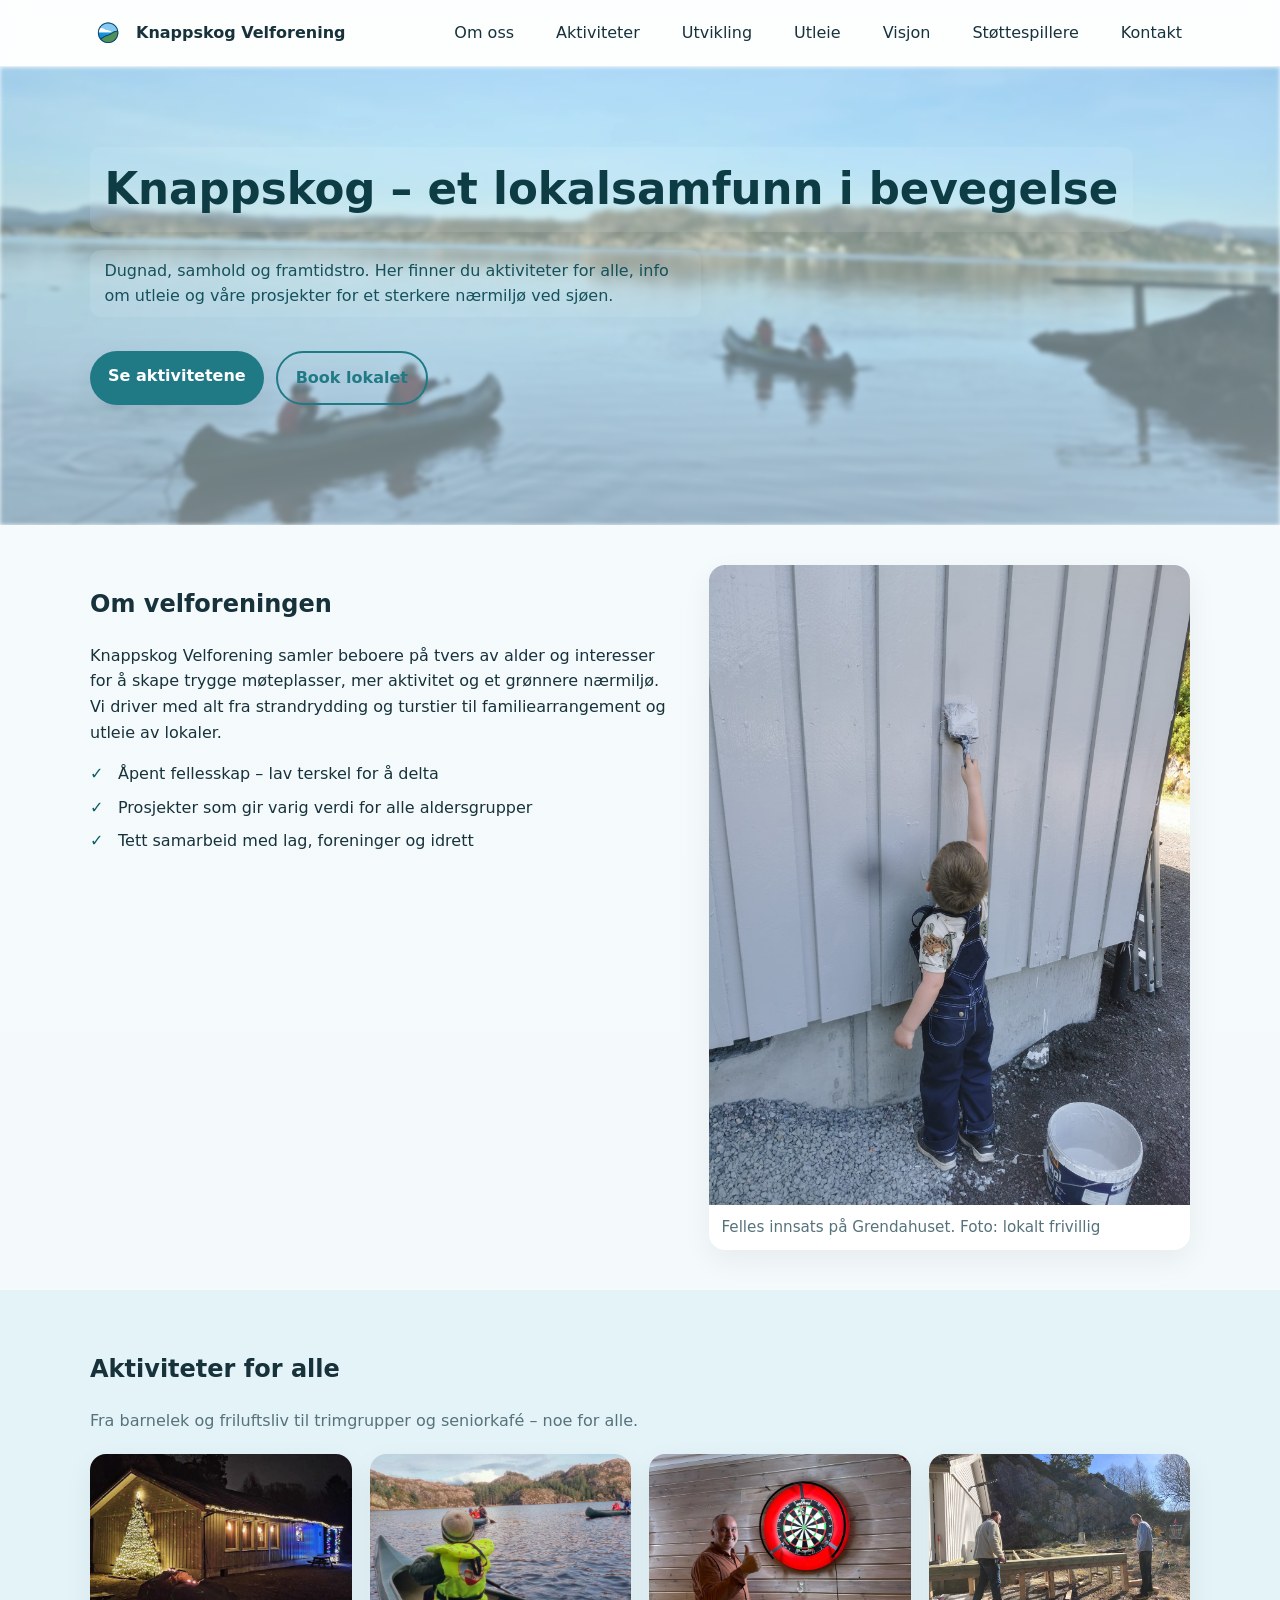
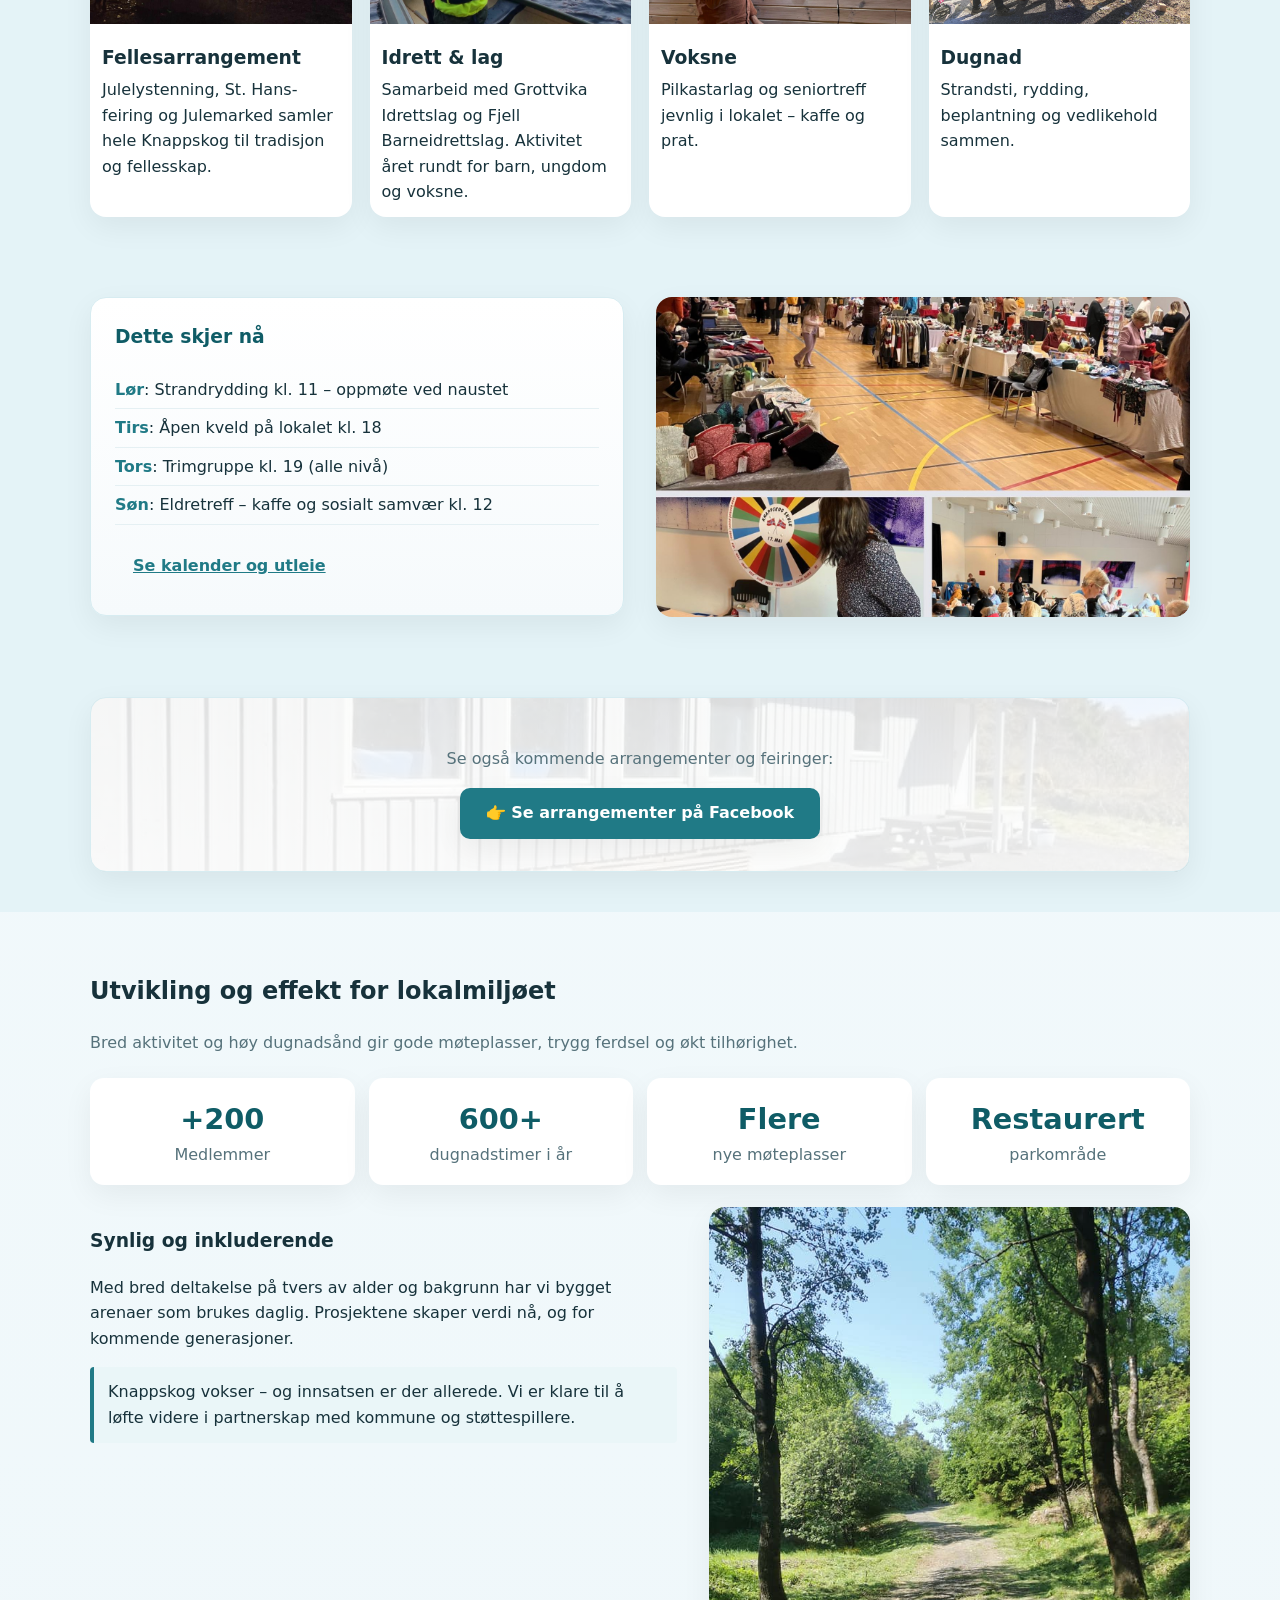
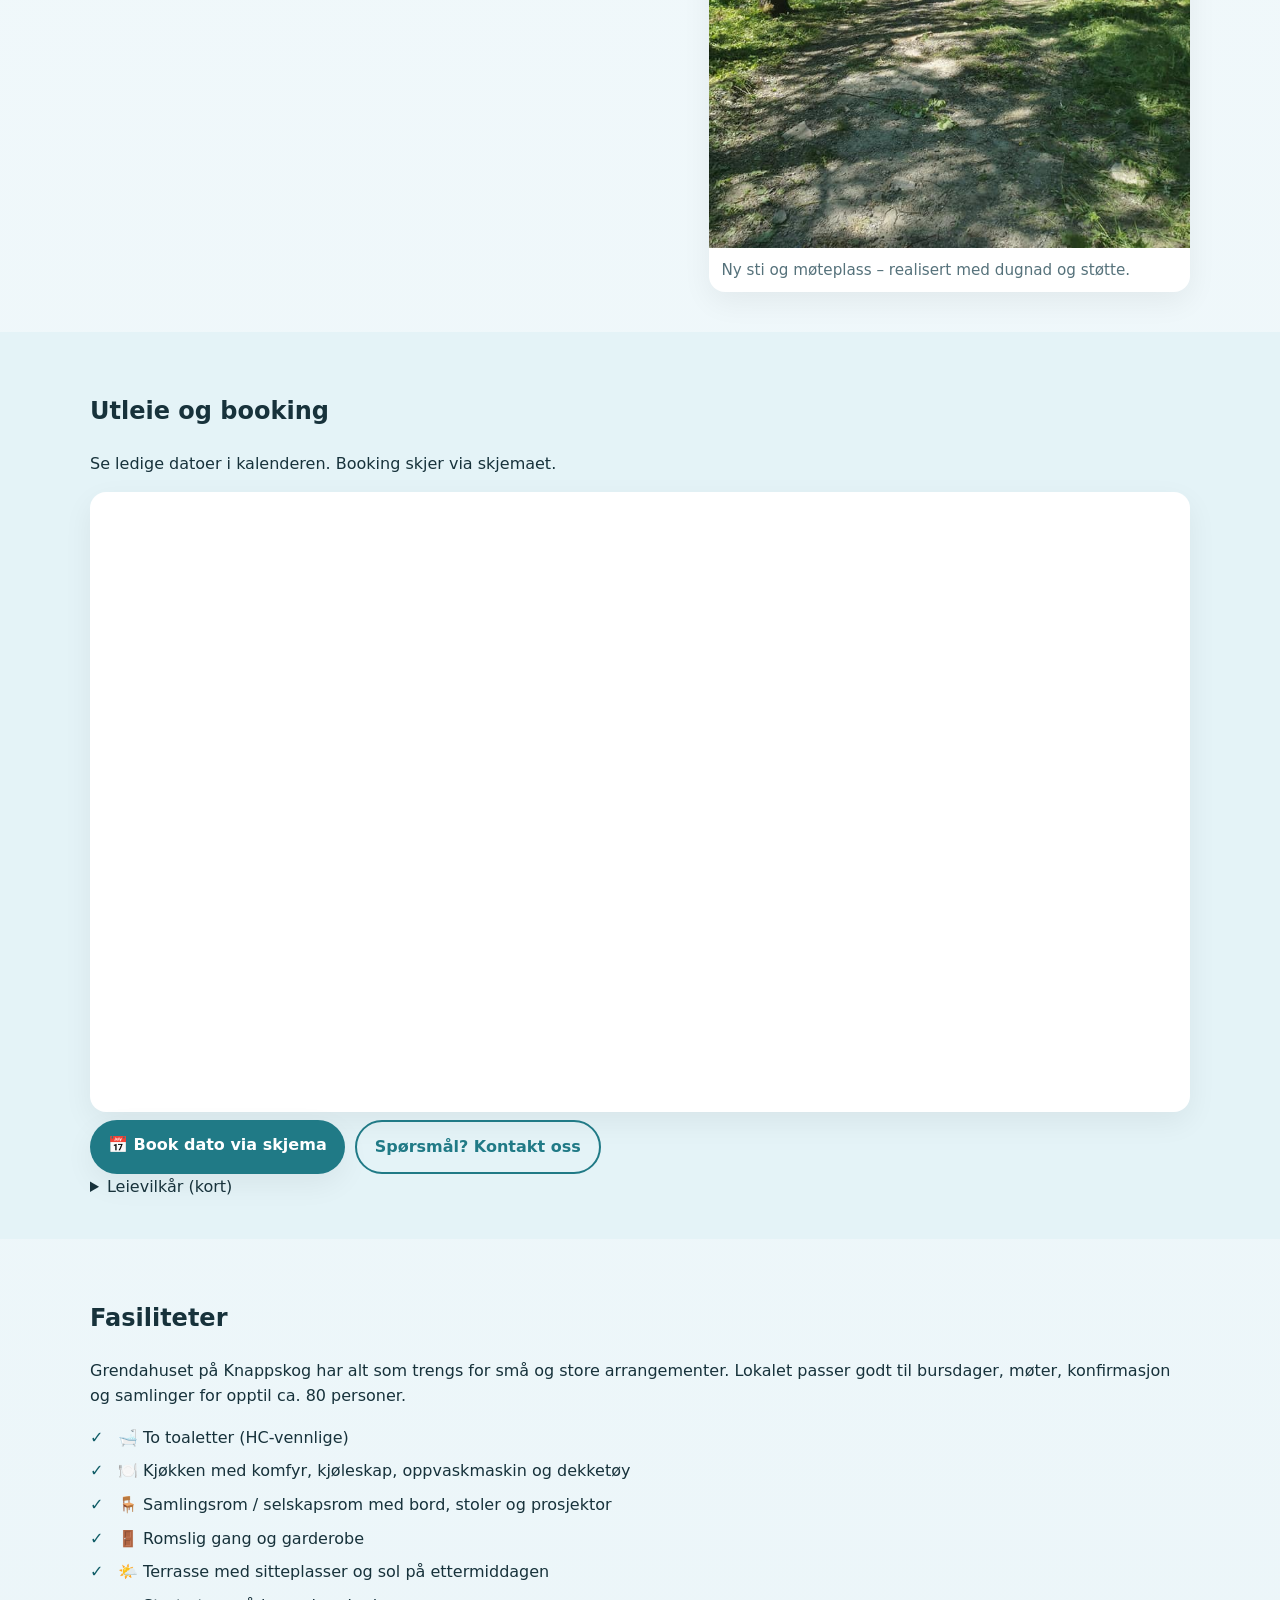
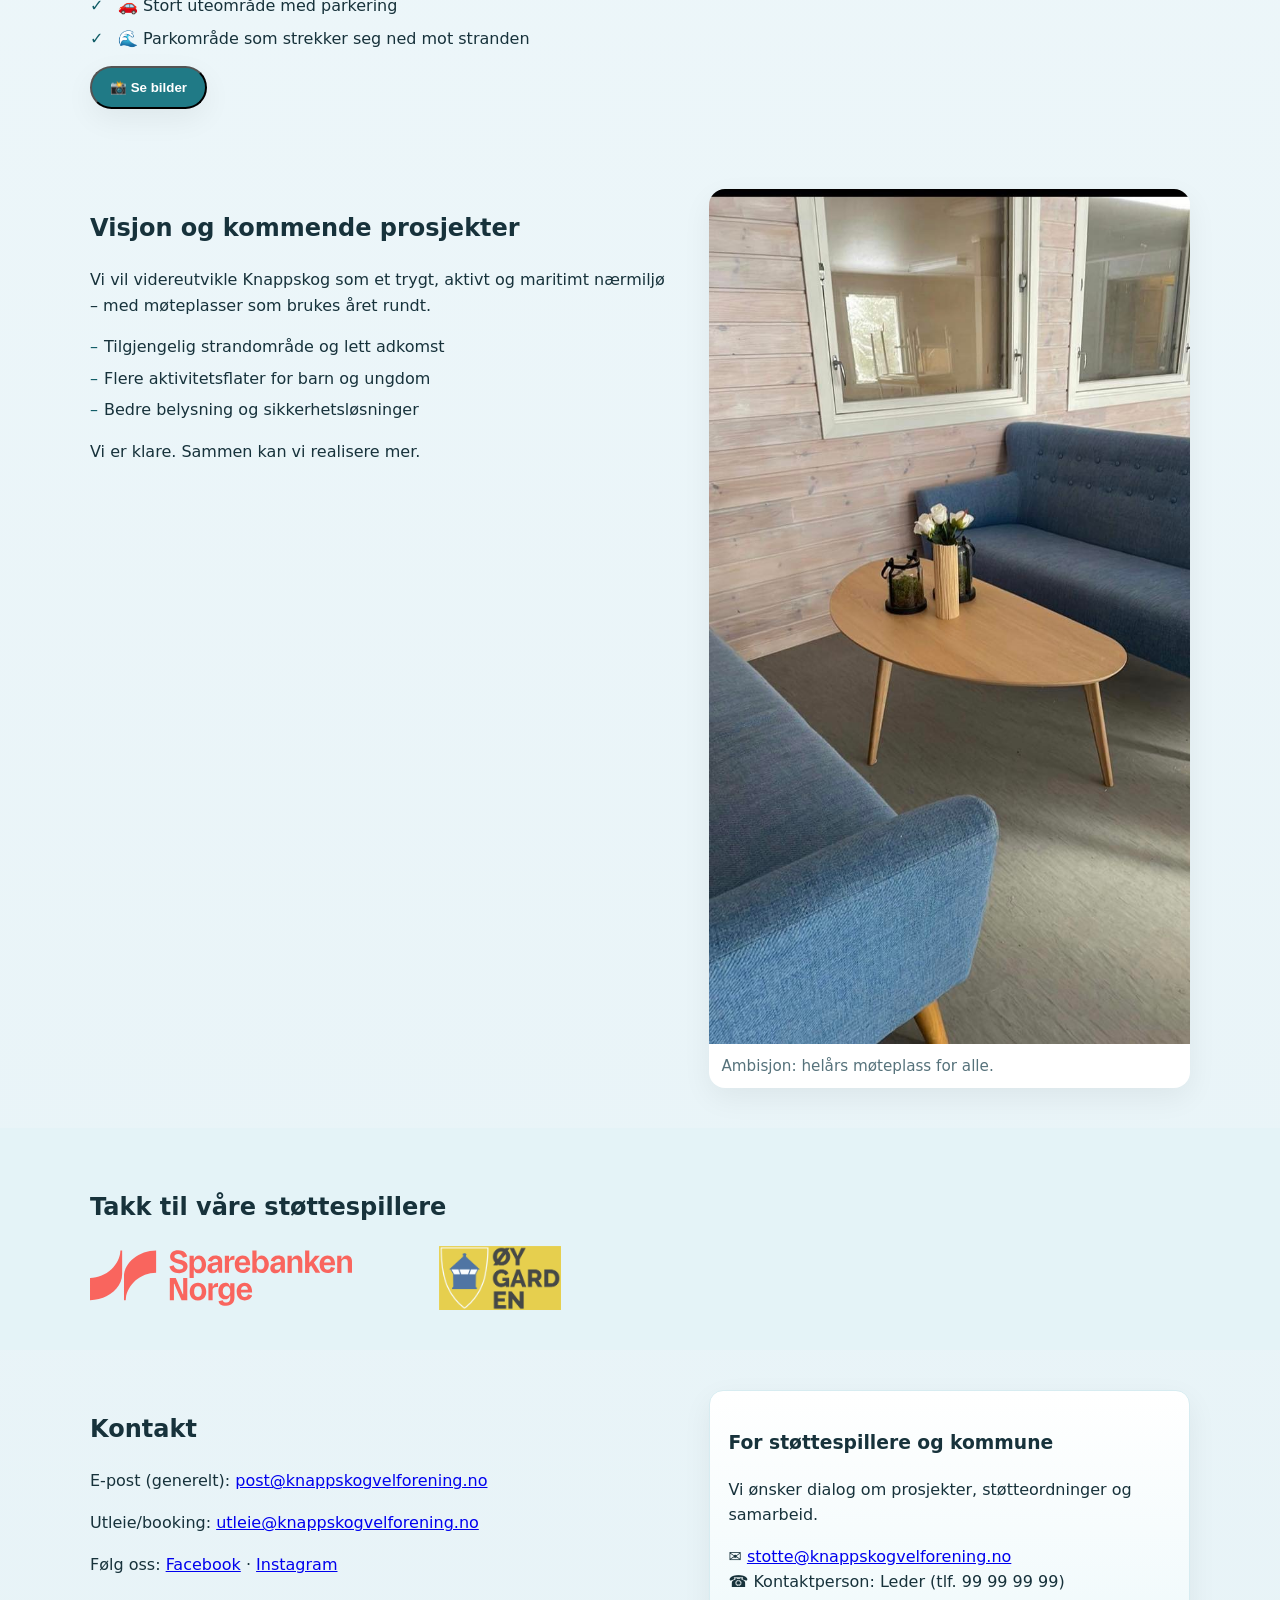
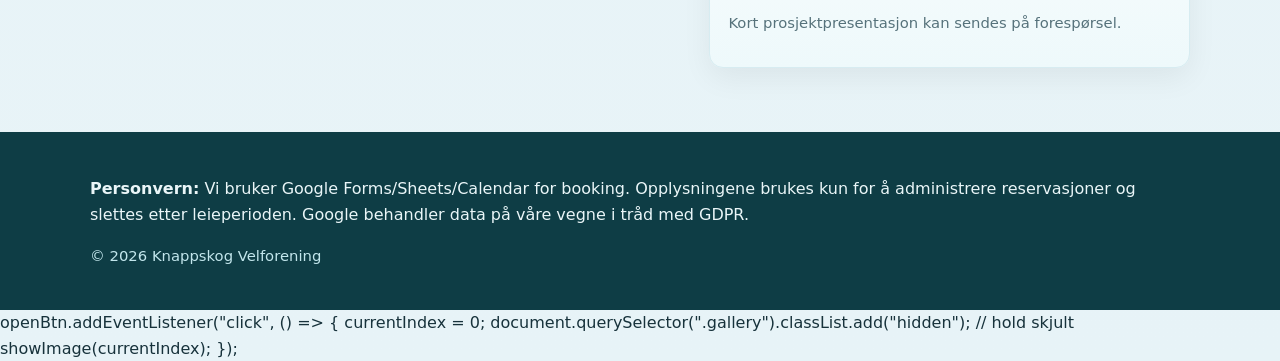
==== commit 3577454e: "Update index.html" ====
--- a/index.html
+++ b/index.html
@@ -509,6 +509,12 @@
 });
 </script>
 
+  openBtn.addEventListener("click", () => {
+  currentIndex = 0;
+  document.querySelector(".gallery").classList.add("hidden"); // hold skjult
+  showImage(currentIndex);
+});
+
 
 </body>
 </html>
@@ -522,3 +528,4 @@
 
 
 
+
--- a/style.css
+++ b/style.css
@@ -384,7 +384,10 @@
   margin: 0.4rem 0;
 }
 
-.hidden { display: none; }
+.hidden {
+  display: none !important;
+}
+
 
 .gallery {
   display: grid;
@@ -438,3 +441,4 @@
 
 
 
+
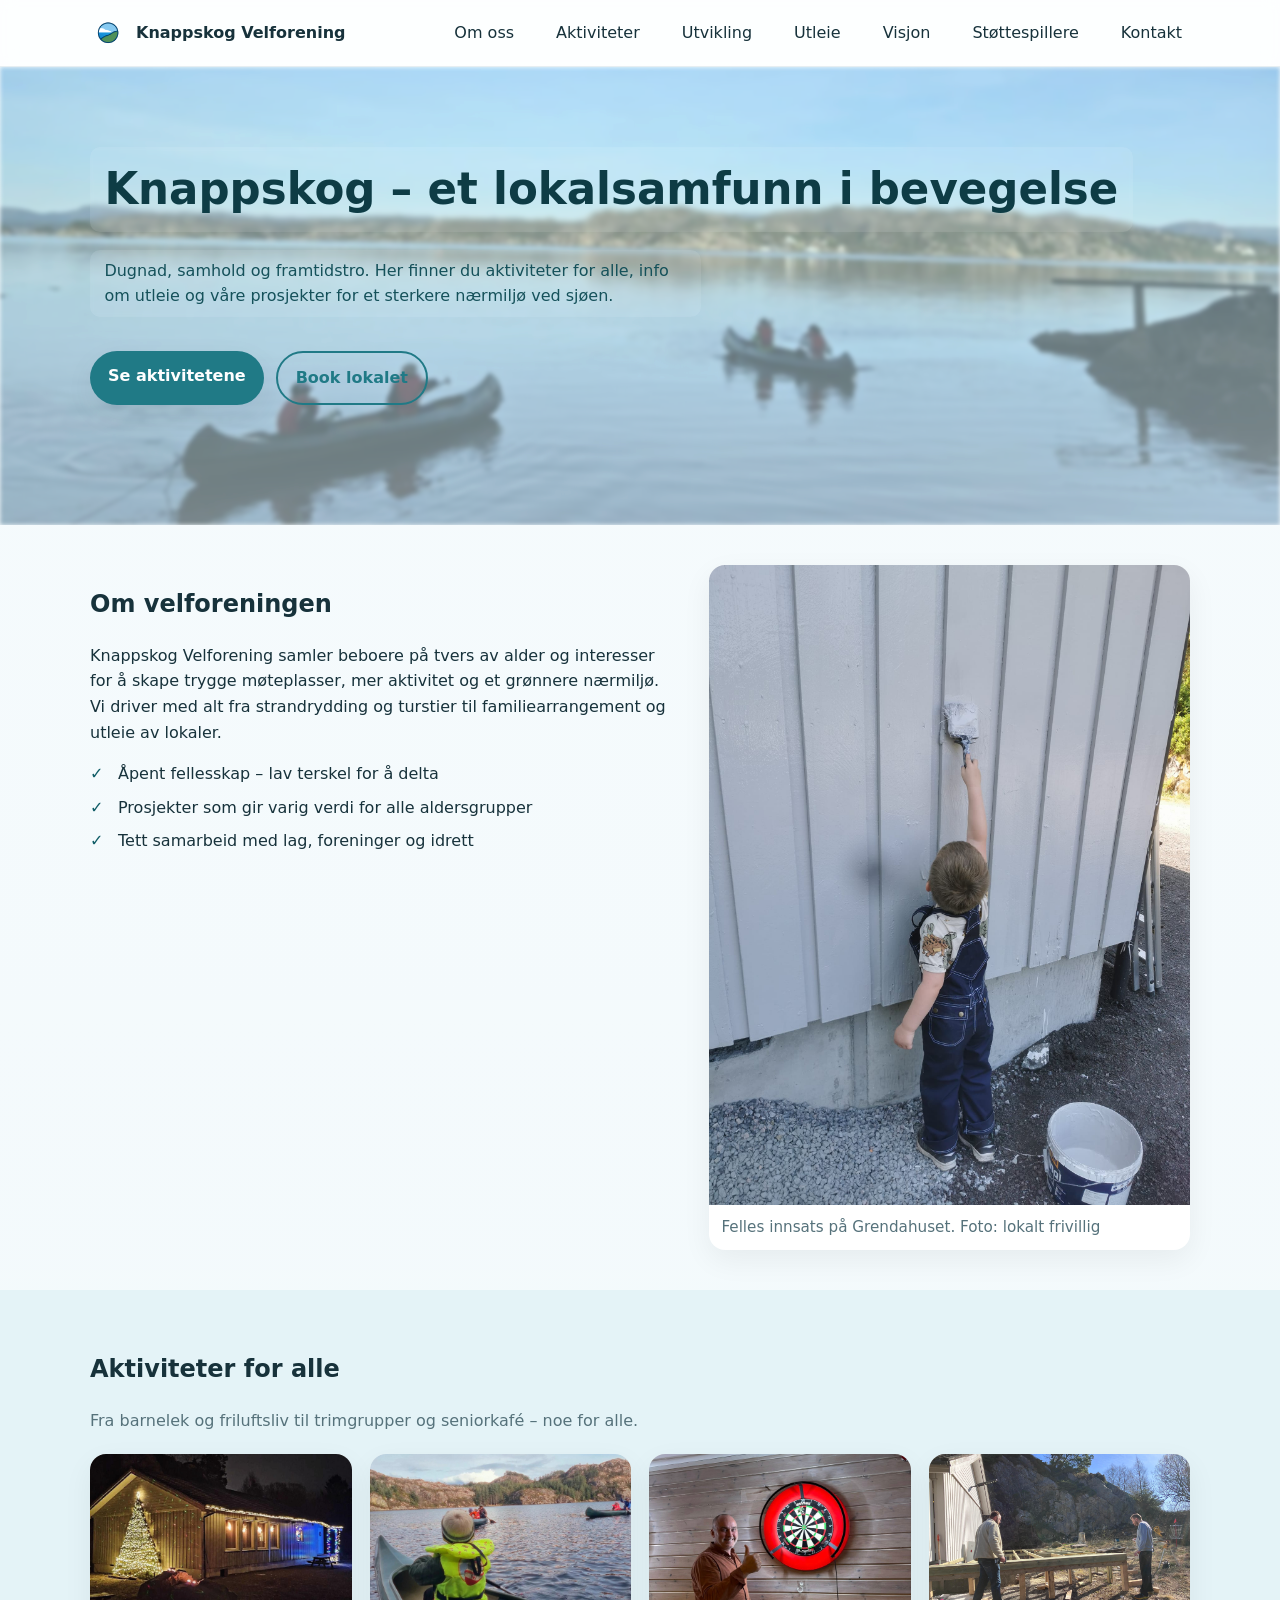
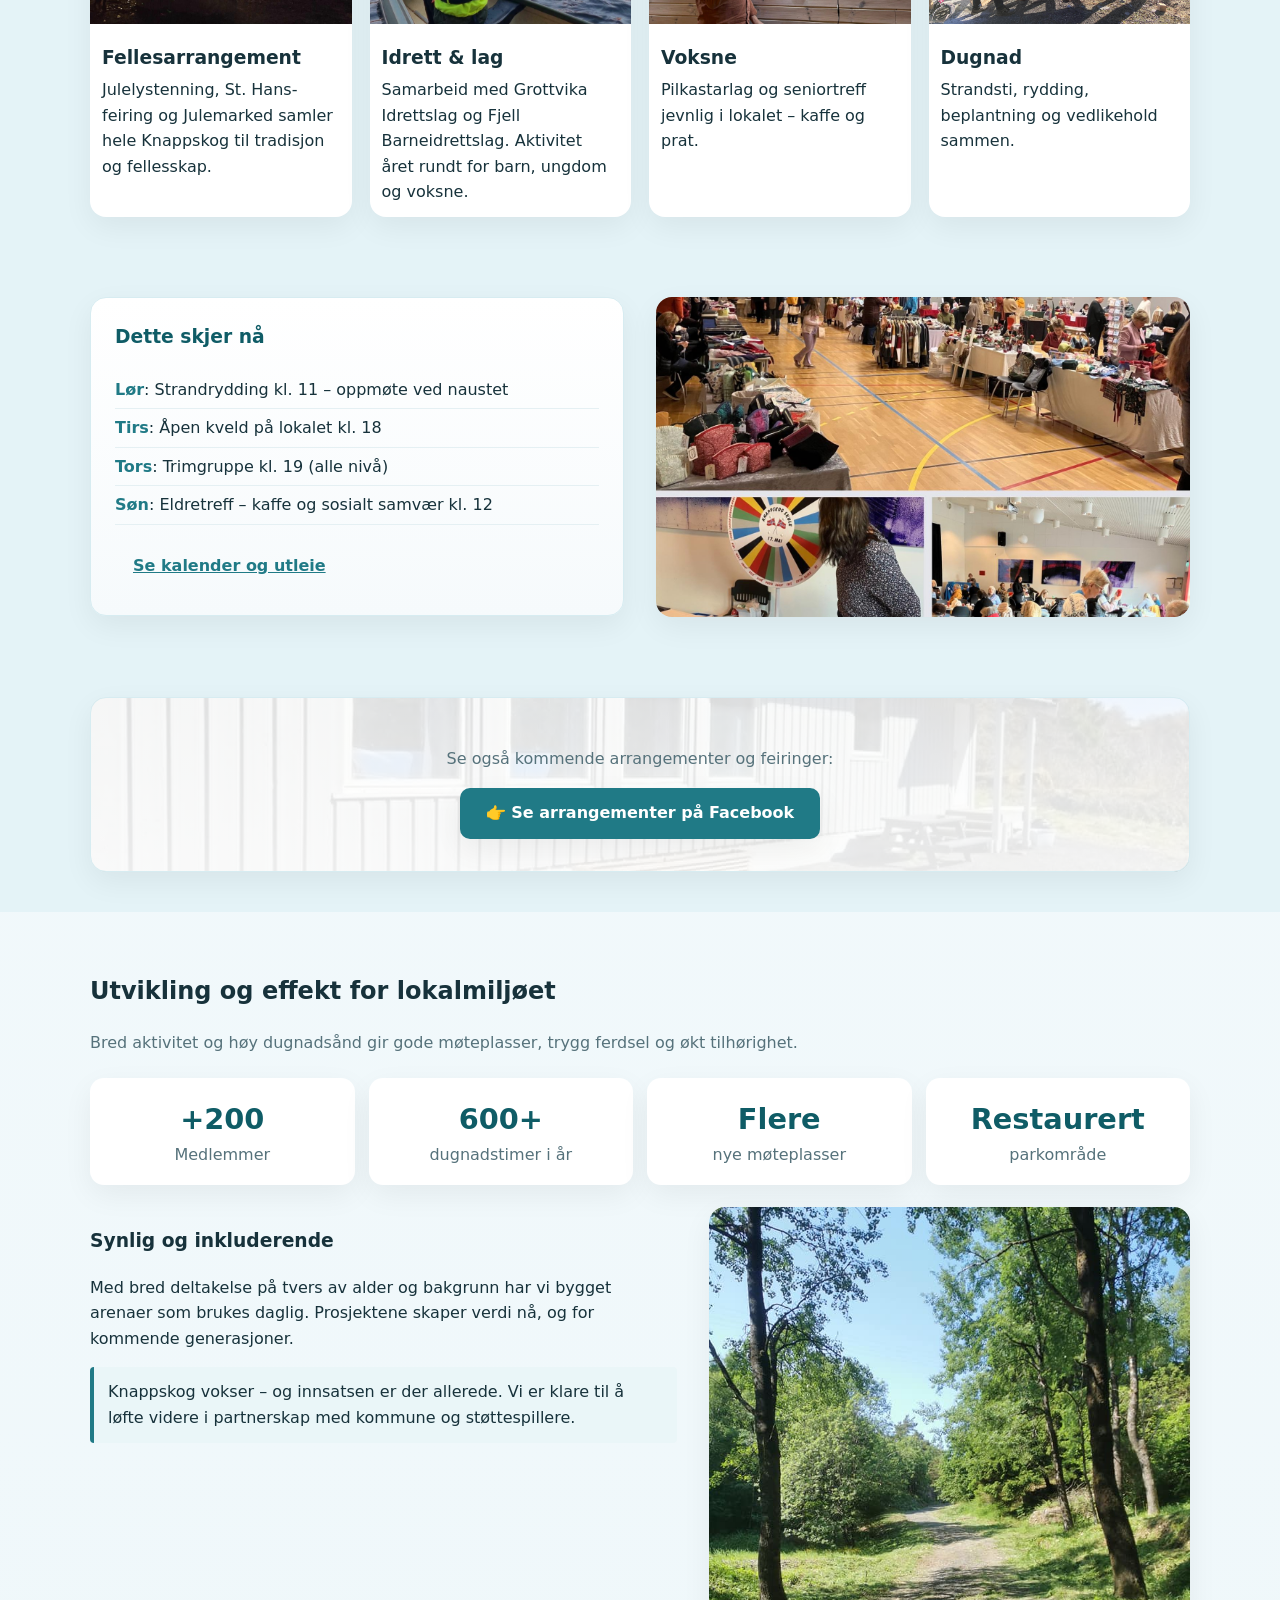
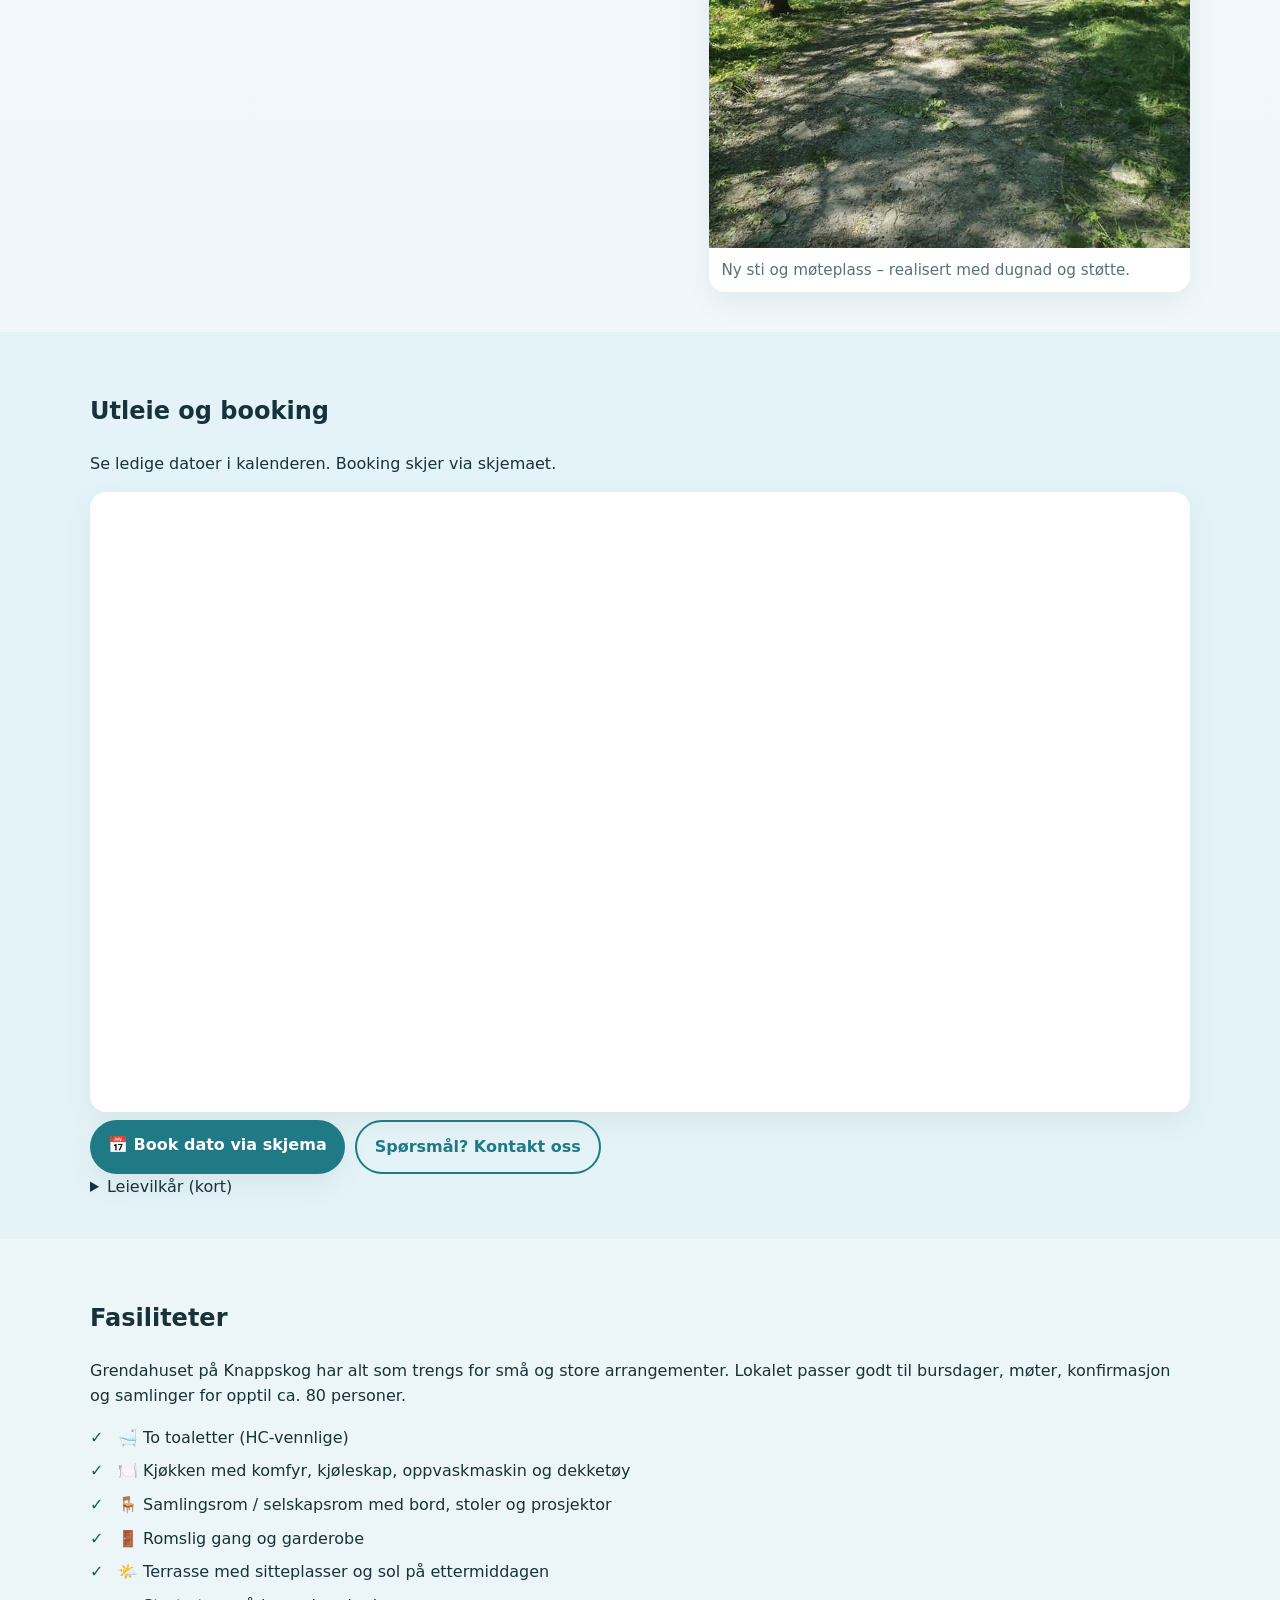
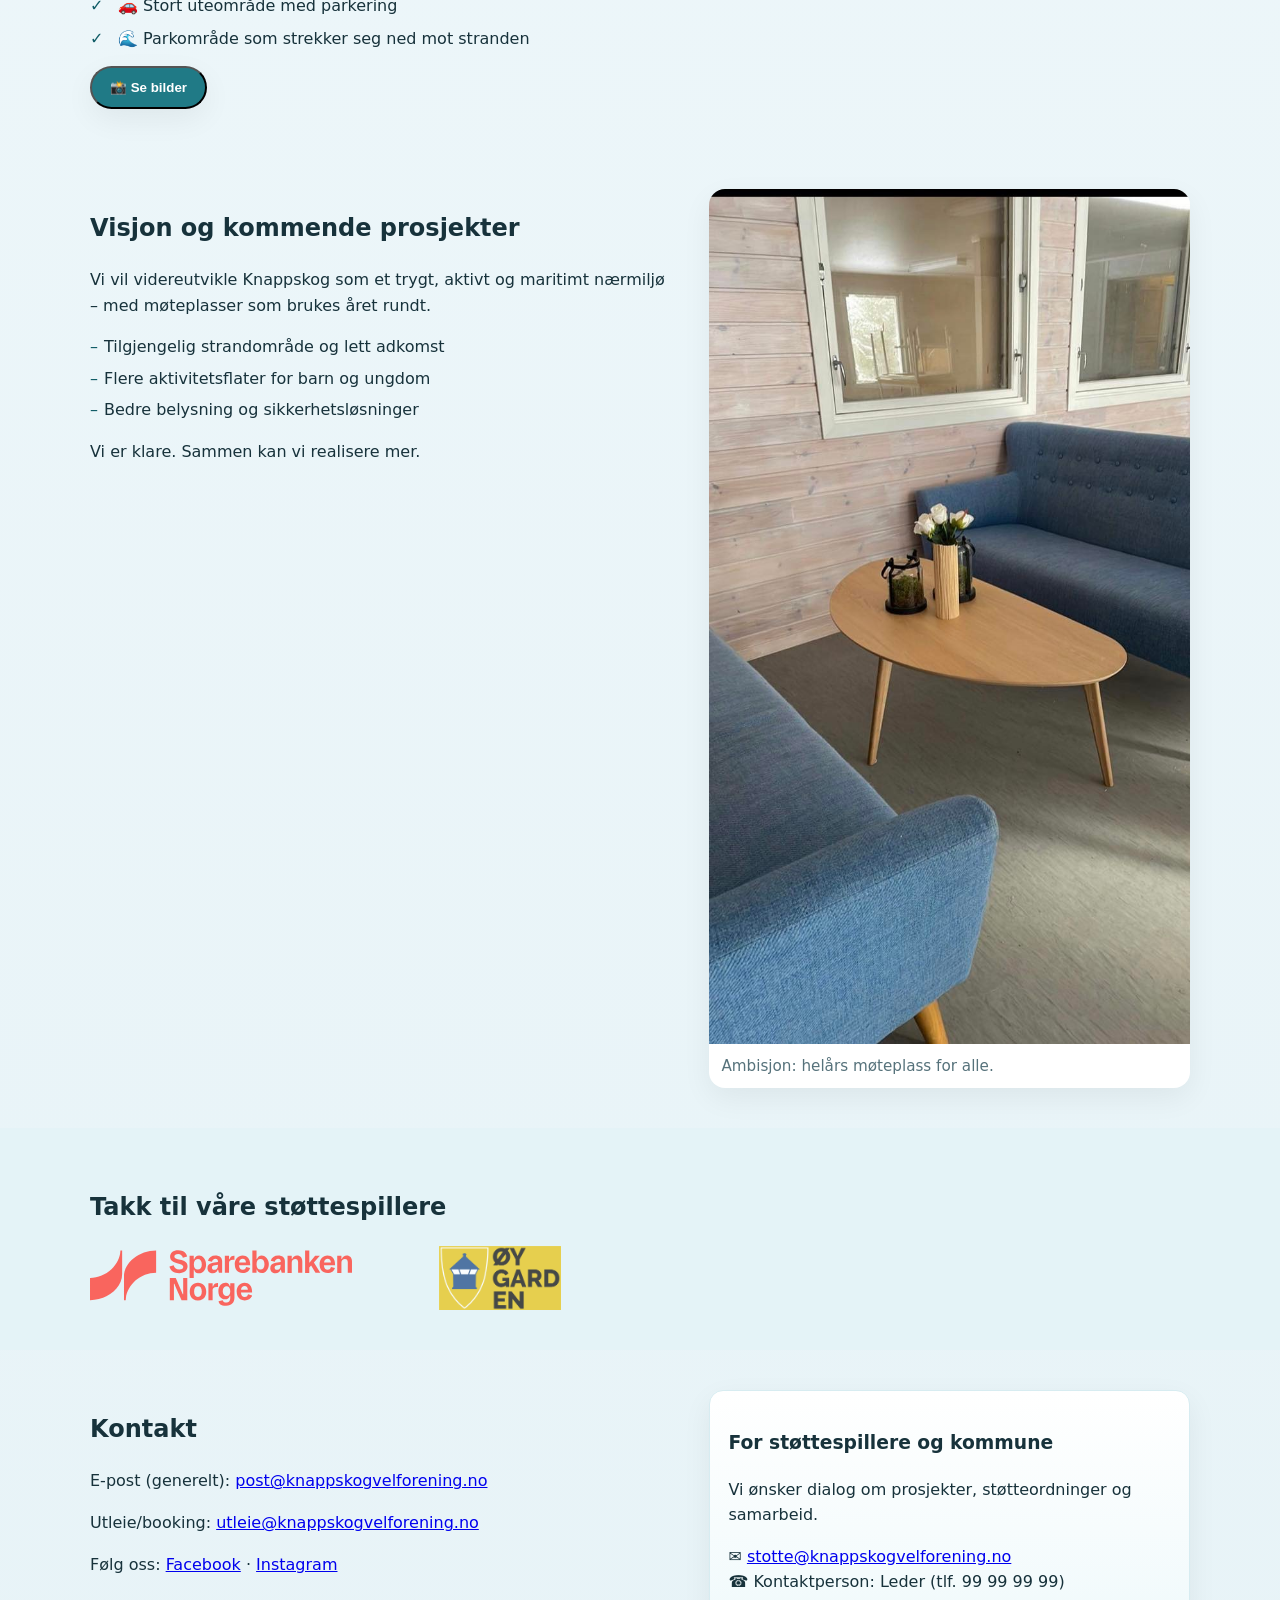
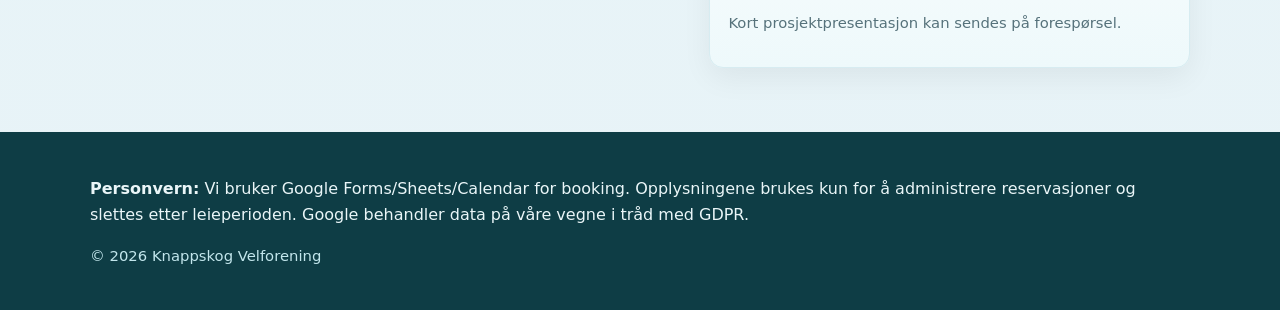
==== commit 59ec6572: "Update index.html" ====
--- a/index.html
+++ b/index.html
@@ -453,6 +453,7 @@
 
 <script>
 document.addEventListener("DOMContentLoaded", () => {
+  const gallery = document.querySelector(".gallery");
   const galleryImages = document.querySelectorAll(".gallery img");
   const lightbox = document.getElementById("lightbox");
   const lightboxImg = document.querySelector(".lightbox-image");
@@ -464,7 +465,6 @@
 
   let currentIndex = 0;
 
-  // Funksjon for å vise bilde i lightbox
   function showImage(index) {
     const img = galleryImages[index];
     lightboxImg.src = img.src;
@@ -472,33 +472,31 @@
     lightbox.style.display = "block";
   }
 
-  // Blaing i galleri
   function nextImage() {
     currentIndex = (currentIndex + 1) % galleryImages.length;
     showImage(currentIndex);
   }
+
   function prevImage() {
     currentIndex = (currentIndex - 1 + galleryImages.length) % galleryImages.length;
     showImage(currentIndex);
   }
 
-  // Klikk på knapp åpner første bilde
+  // 🔹 Denne delen: knappen åpner første bilde, men holder galleriet skjult
   openBtn.addEventListener("click", () => {
     currentIndex = 0;
+    gallery.classList.add("hidden"); // sørg for at galleriet ikke vises
     showImage(currentIndex);
   });
 
-  // Navigasjon
   nextBtn.addEventListener("click", nextImage);
   prevBtn.addEventListener("click", prevImage);
   closeBtn.addEventListener("click", () => lightbox.style.display = "none");
 
-  // Lukk når man klikker utenfor bildet
   lightbox.addEventListener("click", e => {
     if (e.target === lightbox) lightbox.style.display = "none";
   });
 
-  // Piltaster på tastatur
   document.addEventListener("keydown", e => {
     if (lightbox.style.display === "block") {
       if (e.key === "ArrowRight") nextImage();
@@ -509,11 +507,6 @@
 });
 </script>
 
-  openBtn.addEventListener("click", () => {
-  currentIndex = 0;
-  document.querySelector(".gallery").classList.add("hidden"); // hold skjult
-  showImage(currentIndex);
-});
 
 
 </body>
@@ -529,3 +522,4 @@
 
 
 
+
